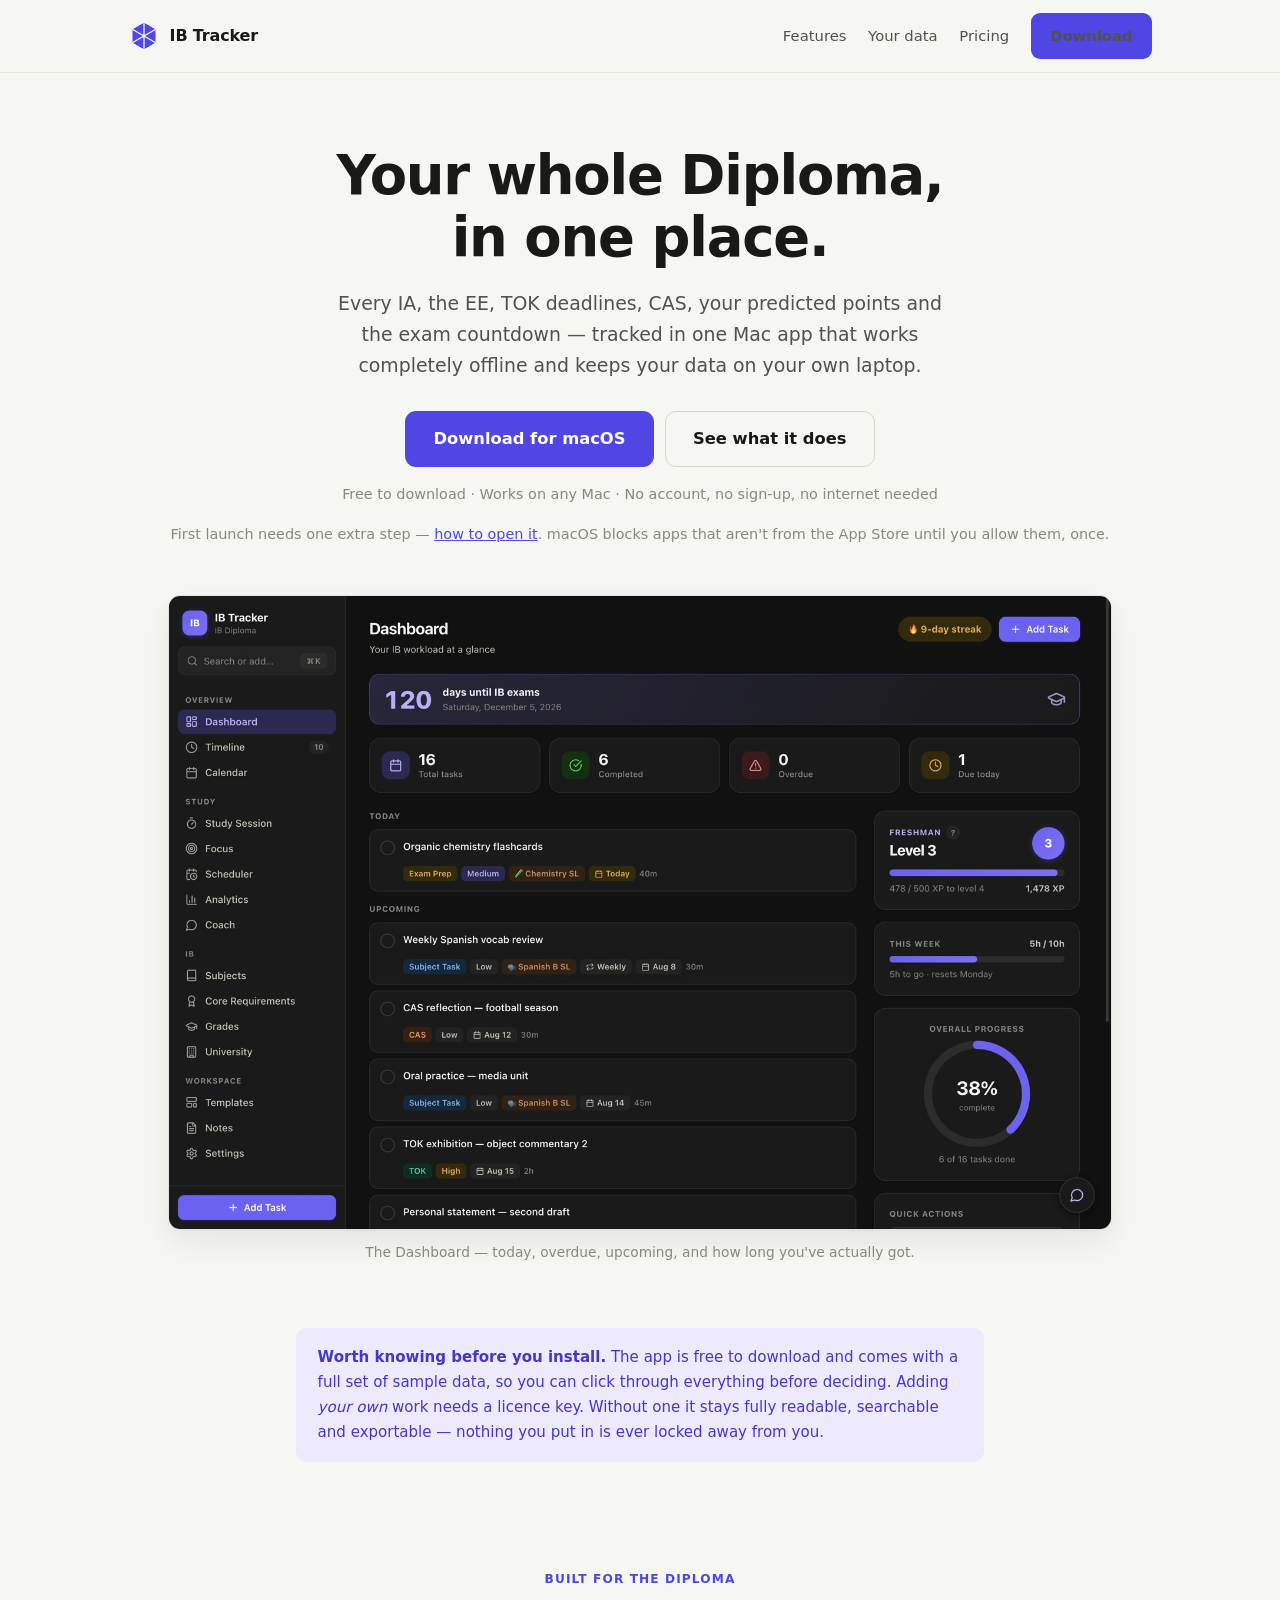
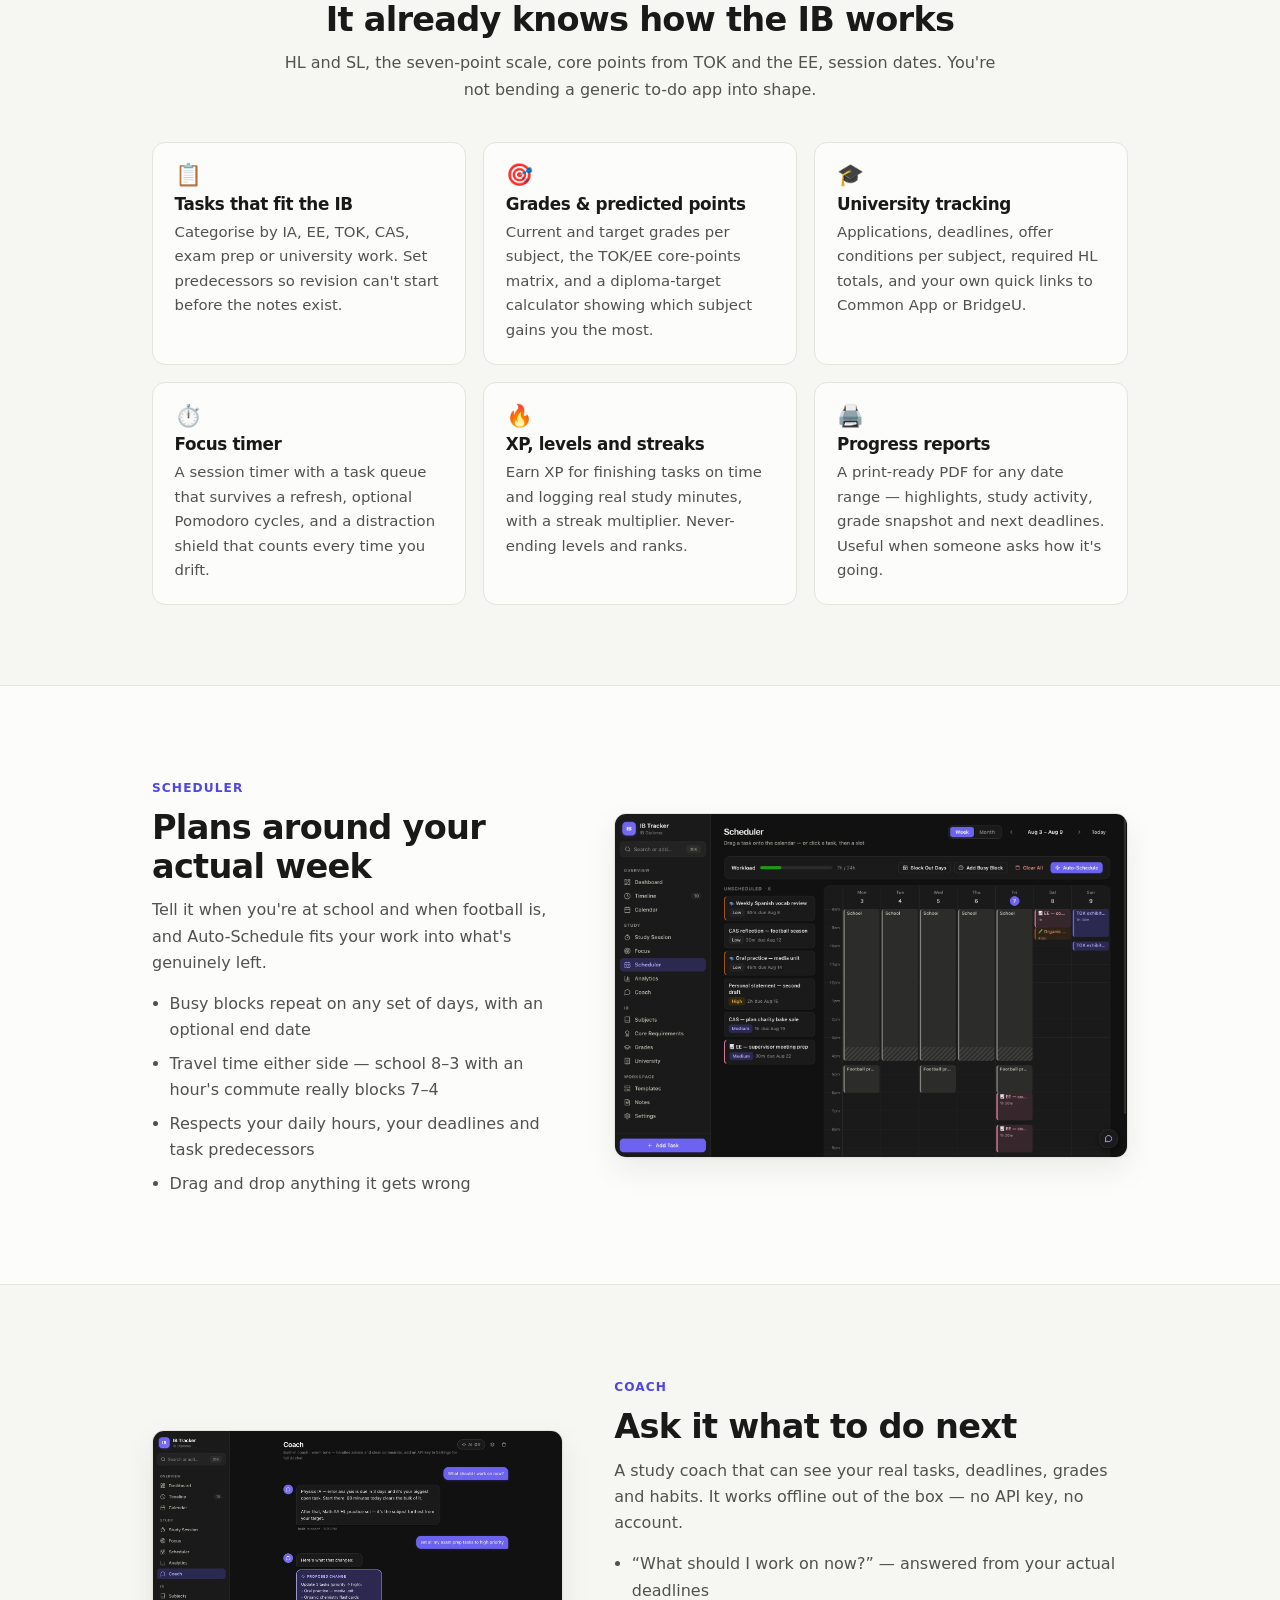
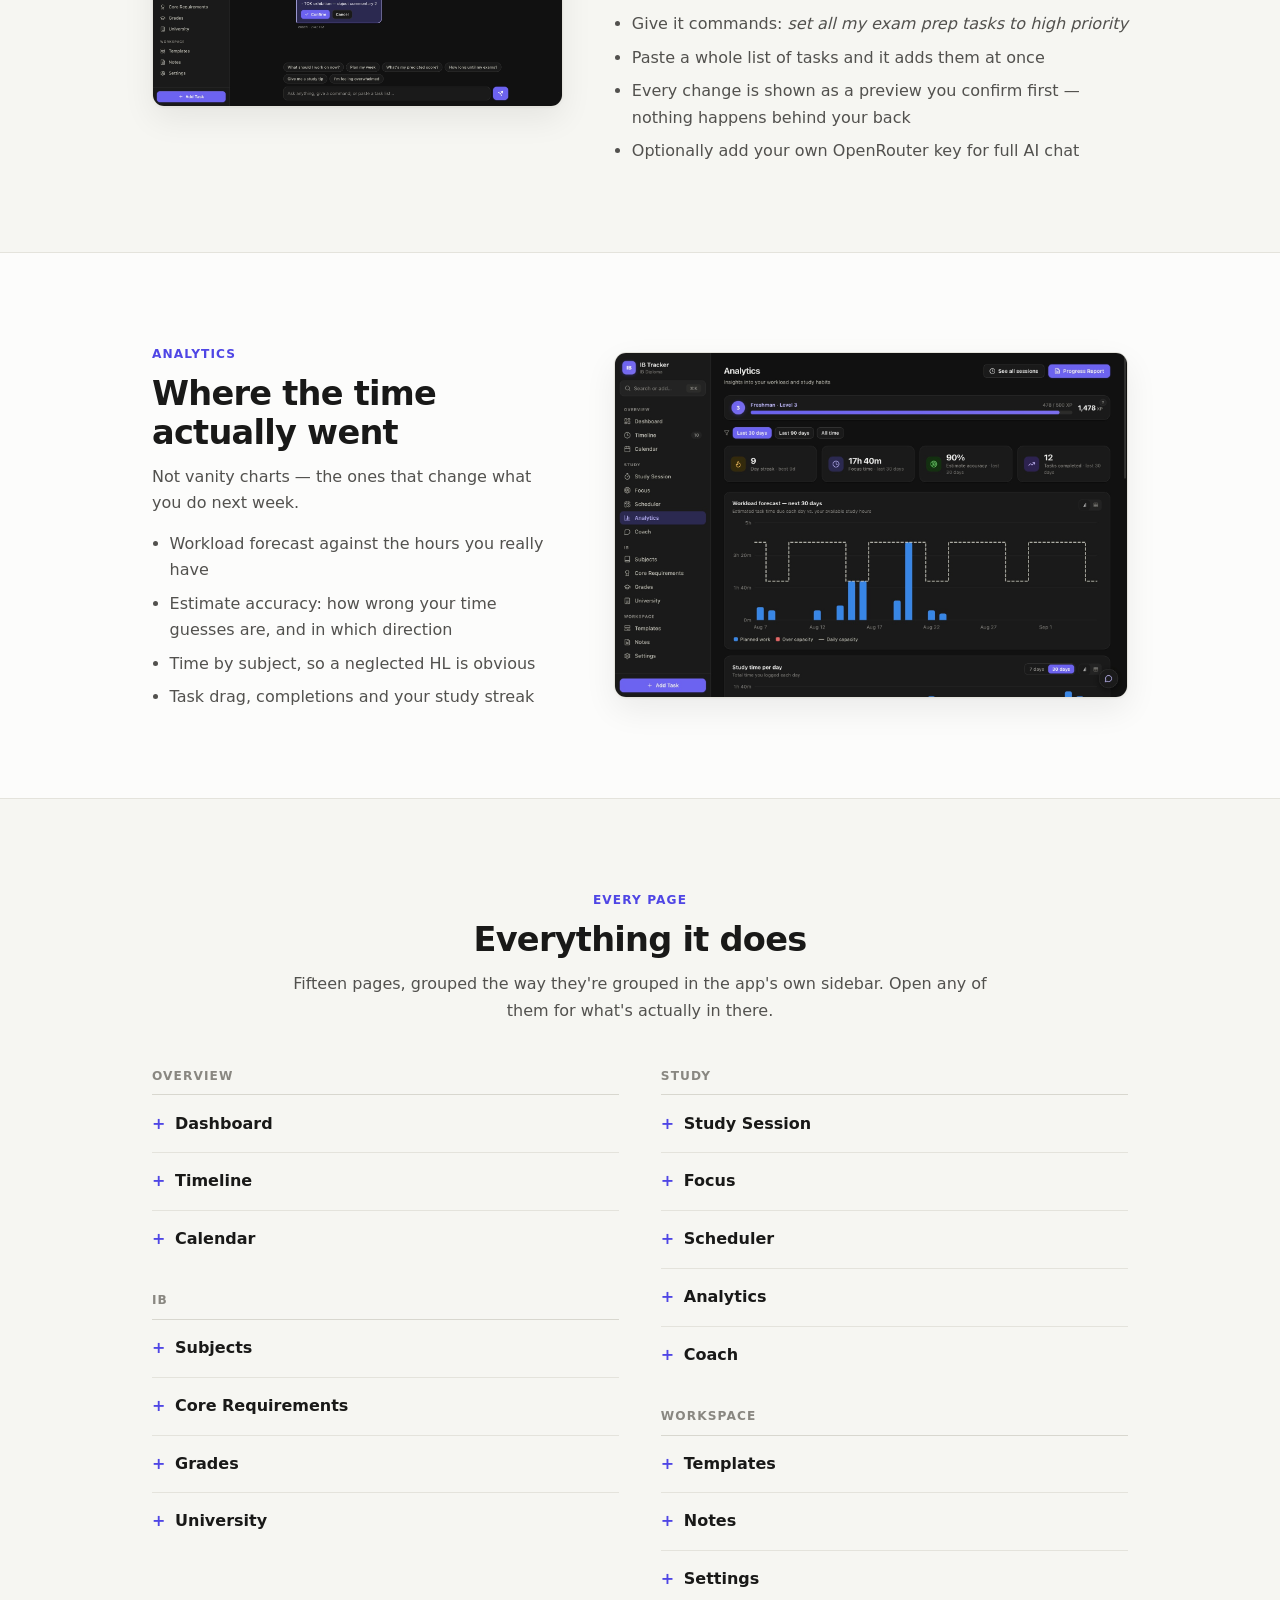
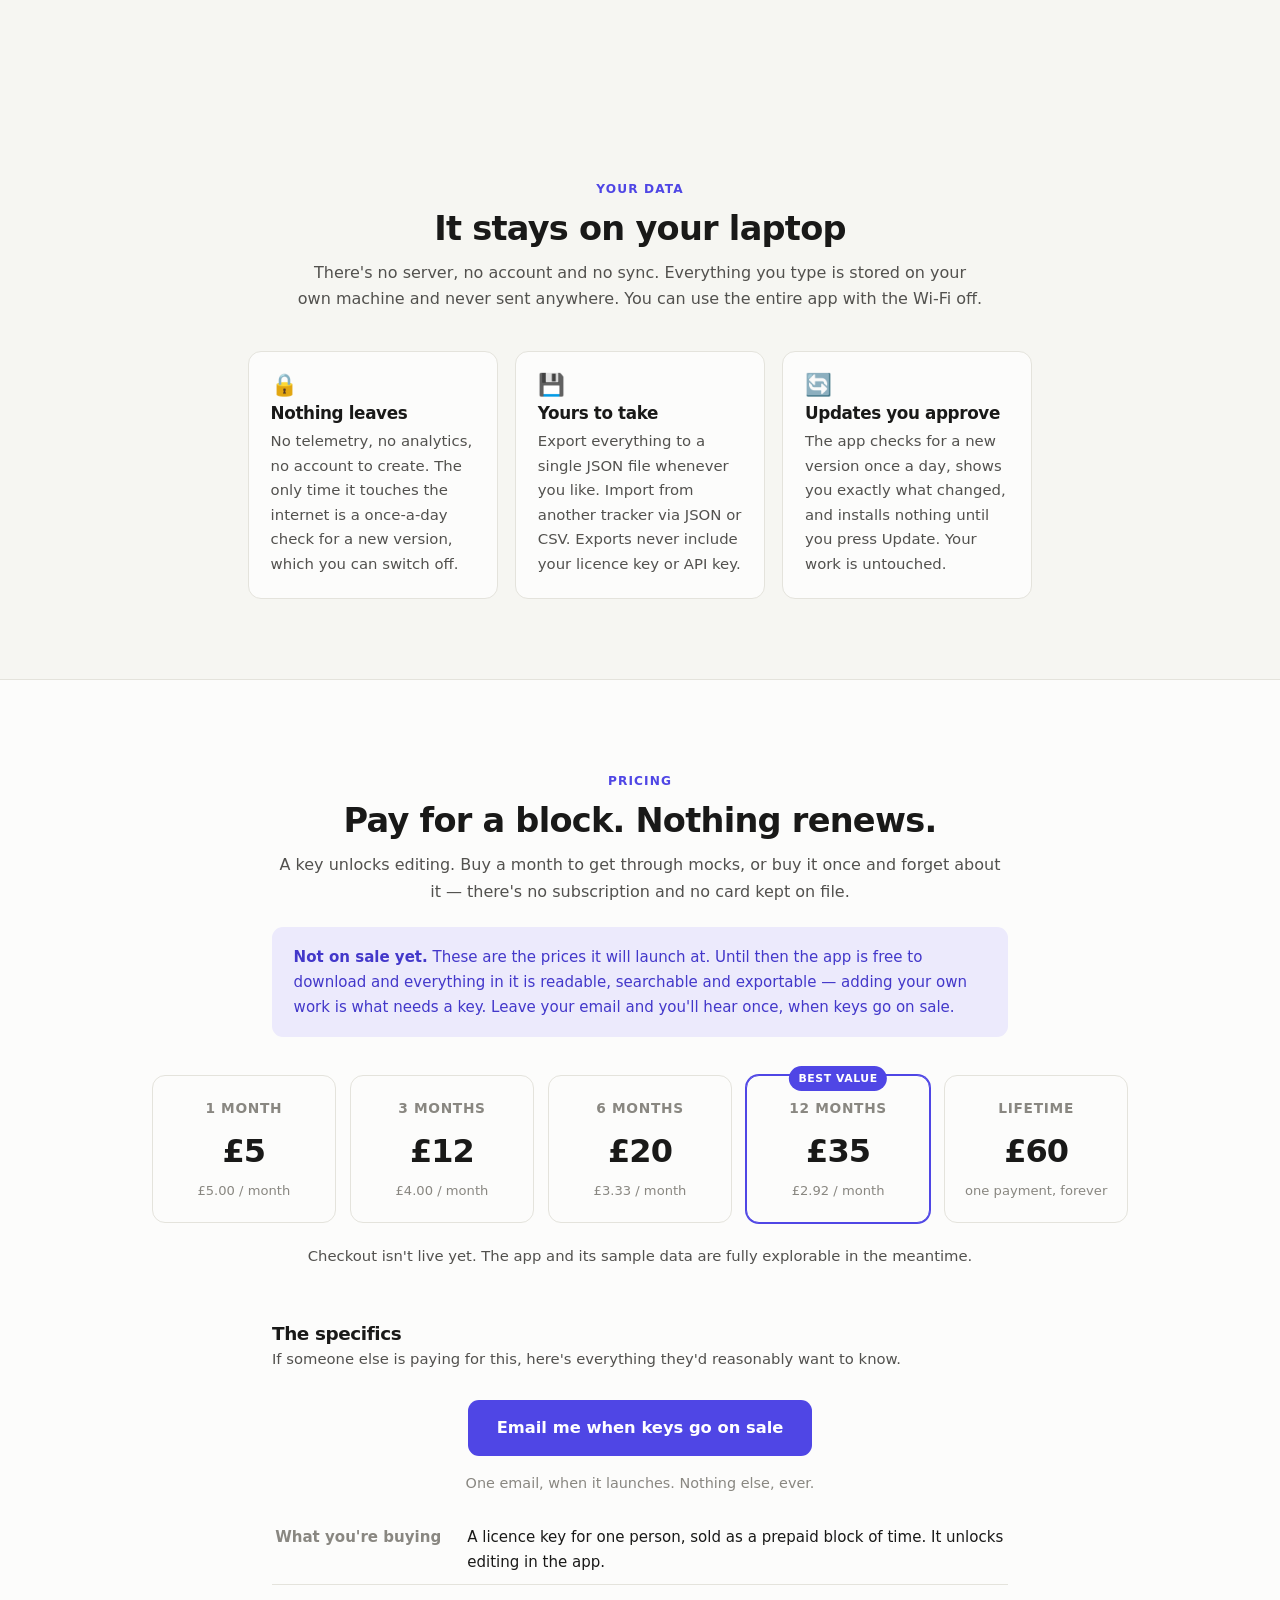
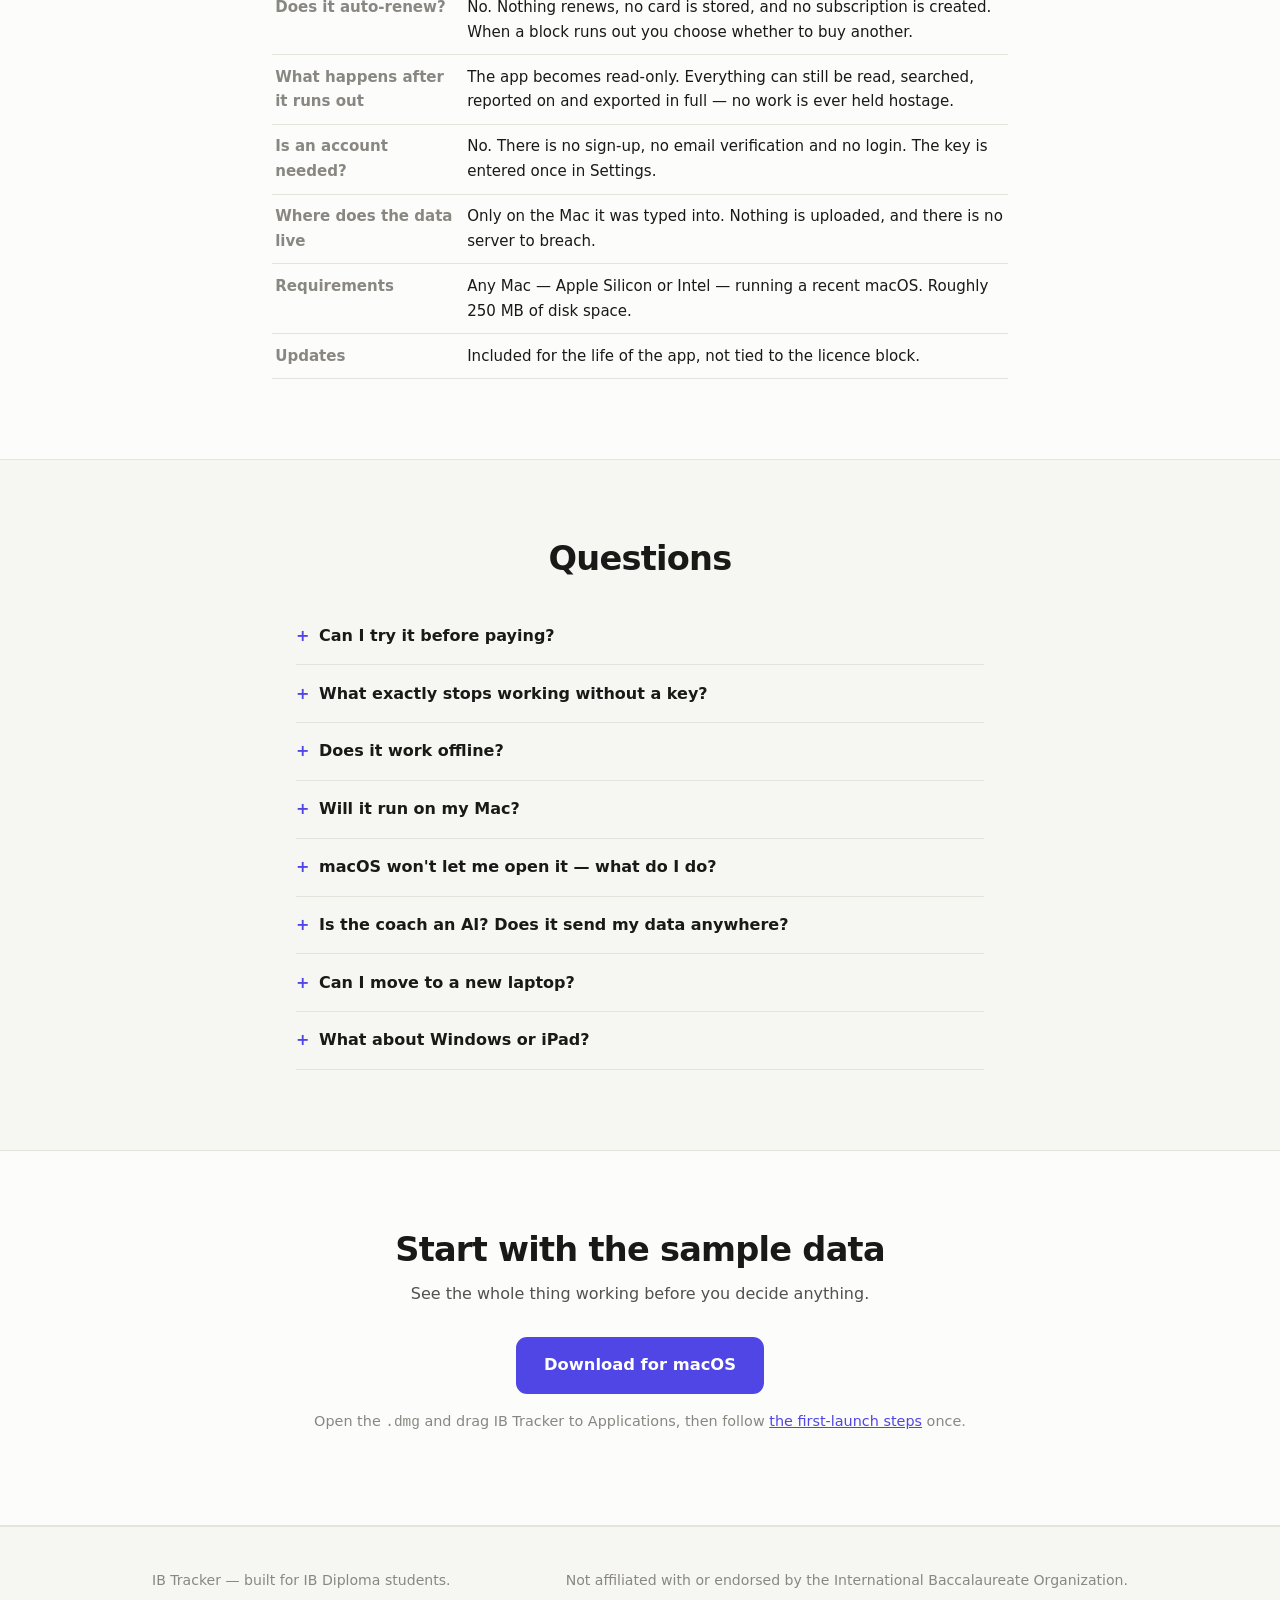
==== docs/index.html @ 2a4dbd25 "Point the waitlist at the live form Opens in a new tab with rel=noopener so people don't lose the pa" ====
<!DOCTYPE html>
<html lang="en">
<head>
<meta charset="utf-8">
<meta name="viewport" content="width=device-width, initial-scale=1">
<title>IB Study Tracker — your whole Diploma in one place</title>
<meta name="description" content="Tasks, deadlines, IAs, the EE, predicted points and a study coach — one Mac app that runs entirely offline and keeps your data on your own laptop.">
<link rel="icon" href="icon.svg" type="image/svg+xml">
<style>
  :root{
    --page:#f6f6f2; --surface:#fcfcfb; --surface-2:#f1f0ec; --surface-3:#e9e8e2;
    --ink:#191918; --ink-2:#52514e; --ink-3:#898781;
    --hairline:#e4e3dc; --hairline-2:#d8d7cf;
    --accent:#4f46e5; --accent-strong:#4338ca; --accent-ink:#fff;
    --accent-soft:#eceafc; --accent-soft-ink:#4338ca;
    --good:#0ca30c; --good-soft:#e3f4e3; --good-ink:#096f09;
    --shadow:0 1px 2px rgba(0,0,0,.04), 0 12px 32px rgba(0,0,0,.07);
  }
  @media (prefers-color-scheme: dark){
    :root{
      --page:#131312; --surface:#1a1a19; --surface-2:#232322; --surface-3:#2b2b29;
      --ink:#f2f1ed; --ink-2:#b9b7b0; --ink-3:#898781;
      --hairline:#33322f; --hairline-2:#3d3c38;
      --accent:#6c63f0; --accent-strong:#7d75f3;
      --accent-soft:#2b2950; --accent-soft-ink:#b6b1f7;
      --good:#2fbf6b; --good-soft:#16301f; --good-ink:#5fd88c;
      --shadow:0 1px 2px rgba(0,0,0,.3), 0 16px 40px rgba(0,0,0,.45);
    }
  }
  *{box-sizing:border-box}
  html{scroll-behavior:smooth}
  body{
    margin:0; background:var(--page); color:var(--ink);
    font:16px/1.65 ui-sans-serif,-apple-system,BlinkMacSystemFont,"Segoe UI",system-ui,sans-serif;
    -webkit-font-smoothing:antialiased;
  }
  .wrap{max-width:64rem;margin:0 auto;padding:0 1.5rem}
  .narrow{max-width:46rem;margin-left:auto;margin-right:auto}
  h1,h2,h3{letter-spacing:-.022em;line-height:1.15;margin:0}
  h1{font-size:clamp(2.2rem,5.5vw,3.4rem)}
  h2{font-size:clamp(1.55rem,3.2vw,2.1rem);margin-bottom:.6rem}
  h3{font-size:1.05rem;margin-bottom:.3rem}
  p{margin:.7rem 0}
  a{color:var(--accent)}
  .muted{color:var(--ink-2)}
  .small{font-size:.925rem}
  .eyebrow{
    font-size:.76rem;font-weight:650;letter-spacing:.09em;text-transform:uppercase;
    color:var(--accent);margin-bottom:.7rem
  }

  /* header */
  header{position:sticky;top:0;z-index:20;backdrop-filter:blur(12px);
    background:color-mix(in srgb,var(--page) 88%,transparent);border-bottom:1px solid var(--hairline)}
  .bar{display:flex;align-items:center;justify-content:space-between;gap:1rem;padding:.8rem 0}
  .brand{display:flex;align-items:center;gap:.6rem;font-weight:700;letter-spacing:-.01em}
  /* A hexagon cut into six — the six IB subject groups. The cuts are a mask, so
     the gaps are genuinely transparent and the mark sits on any surface in
     either theme.

     It does NOT survive being shrunk: the gaps scale with everything else and
     fragment the shape below about 24px. The favicon (icon.svg) is therefore a
     plain solid hexagon, which is the only version that still reads at 16px. */
  .logo{width:32px;height:32px;display:block;color:var(--accent)}
  .navlinks{display:flex;gap:1.35rem;align-items:center}
  .navlinks a{color:var(--ink-2);text-decoration:none;font-size:.925rem}
  .navlinks a:hover{color:var(--ink)}
  @media (max-width:720px){ .navlinks a:not(.btn){display:none} }

  .btn{display:inline-block;background:var(--accent);color:var(--accent-ink);
    padding:.62rem 1.15rem;border-radius:9px;font-weight:600;font-size:.94rem;
    text-decoration:none;border:1px solid transparent;transition:background .15s}
  .btn:hover{background:var(--accent-strong)}
  .btn-lg{padding:.85rem 1.7rem;font-size:1.02rem;border-radius:11px}
  .btn-ghost{background:transparent;color:var(--ink);border-color:var(--hairline-2)}
  .btn-ghost:hover{background:var(--surface-2)}
  .btn[aria-disabled="true"]{background:var(--surface-3);color:var(--ink-3);
    border-color:var(--hairline);cursor:default;pointer-events:none}

  section{padding:5rem 0}
  .hero{padding:4.5rem 0 3rem;text-align:center}
  .lede{font-size:1.18rem;color:var(--ink-2);max-width:40rem;margin:1.1rem auto 0}
  .cta-row{display:flex;gap:.7rem;justify-content:center;flex-wrap:wrap;margin-top:1.9rem}
  .cta-note{margin-top:1rem;font-size:.9rem;color:var(--ink-3)}

  .shot{width:100%;height:auto;display:block;border-radius:12px;
    border:1px solid var(--hairline);box-shadow:var(--shadow)}
  .shot-wrap{margin-top:3rem}
  figcaption{margin-top:.7rem;font-size:.86rem;color:var(--ink-3);text-align:center}

  .feature{display:grid;grid-template-columns:1fr 1.25fr;gap:3.2rem;align-items:center}
  .feature.flip .copy{order:2}
  @media (max-width:860px){ .feature{grid-template-columns:1fr;gap:1.8rem} .feature.flip .copy{order:0} }
  .feature ul{margin:.9rem 0 0;padding-left:1.1rem;color:var(--ink-2)}
  .feature li{margin-bottom:.45rem}

  .grid{display:grid;grid-template-columns:repeat(auto-fit,minmax(15rem,1fr));gap:1.1rem;margin-top:2.4rem}
  .card{background:var(--surface);border:1px solid var(--hairline);border-radius:13px;padding:1.35rem}
  .card p{margin:.35rem 0 0;font-size:.93rem;color:var(--ink-2)}
  .ico{font-size:1.35rem;line-height:1;margin-bottom:.55rem;display:block}

  .band{background:var(--surface);border-block:1px solid var(--hairline)}
  .note{background:var(--accent-soft);color:var(--accent-soft-ink);
    border-radius:11px;padding:1.1rem 1.35rem;font-size:.94rem}

  /* pricing */
  .prices{display:grid;grid-template-columns:repeat(auto-fit,minmax(10.5rem,1fr));gap:.9rem;margin-top:2.4rem}
  .price{background:var(--surface);border:1px solid var(--hairline);border-radius:13px;
    padding:1.3rem 1.1rem;text-align:center;position:relative}
  .price.best{border-color:var(--accent);box-shadow:0 0 0 1px var(--accent)}
  .tag{position:absolute;top:-.62rem;left:50%;transform:translateX(-50%);
    background:var(--accent);color:#fff;font-size:.68rem;font-weight:650;
    letter-spacing:.05em;text-transform:uppercase;padding:.2rem .6rem;border-radius:99px;white-space:nowrap}
  .price .term{font-size:.86rem;color:var(--ink-3);font-weight:600;
    letter-spacing:.05em;text-transform:uppercase}
  .price .amt{font-size:2rem;font-weight:750;letter-spacing:-.03em;margin:.35rem 0 .1rem}
  .price .per{font-size:.82rem;color:var(--ink-3)}
  .price .btn{margin-top:1rem;width:100%;font-size:.88rem;padding:.5rem .5rem}

  table.specs{width:100%;border-collapse:collapse;margin-top:1.2rem;font-size:.94rem}
  table.specs th,table.specs td{text-align:left;padding:.6rem .2rem;border-bottom:1px solid var(--hairline);vertical-align:top}
  table.specs th{color:var(--ink-3);font-weight:600;width:12rem}
  @media (max-width:600px){ table.specs th{width:8.5rem} }

  details{border-bottom:1px solid var(--hairline);padding:.95rem 0}
  summary{cursor:pointer;font-weight:600;list-style:none}
  summary::-webkit-details-marker{display:none}
  summary::before{content:"+";color:var(--accent);font-weight:700;margin-right:.6rem}
  details[open] summary::before{content:"\2013"}
  details p{color:var(--ink-2);font-size:.95rem;margin:.55rem 0 0}

  /* feature catalogue — four columns matching the app's own sidebar groups */
  /* min() so the track can fall below 22rem on a narrow screen — a bare
     minmax(22rem,1fr) refuses to shrink and pushes the page 1px wide. */
  .cat-grid{display:grid;grid-template-columns:repeat(auto-fit,minmax(min(22rem,100%),1fr));
    gap:.6rem 2.6rem;margin-top:2.6rem;align-items:start}
  .cat-side{min-width:0}
  .cat-side > .cat-col:first-child .cat-group{margin-top:0}
  .cat-group{font-size:.76rem;font-weight:650;letter-spacing:.09em;text-transform:uppercase;
    color:var(--ink-3);margin:1.4rem 0 0;padding-bottom:.55rem;border-bottom:1px solid var(--hairline-2)}
  .cat-col details:last-of-type{border-bottom:none}
  .cat-col details em{color:var(--ink-3);font-style:normal}

  footer{border-top:1px solid var(--hairline);padding:2.6rem 0 3.4rem;color:var(--ink-3);font-size:.88rem}
  .foot{display:flex;justify-content:space-between;gap:1rem;flex-wrap:wrap}
</style>
</head>
<body>

<header>
  <div class="wrap bar">
    <span class="brand">
      <svg class="logo" viewBox="0 0 64 64" role="img" aria-label="IB Tracker">
        <defs>
          <mask id="hexcut">
            <path d="M32 5 L55.4 18.5 L55.4 45.5 L32 59 L8.6 45.5 L8.6 18.5 Z" fill="#fff"/>
            <g stroke="#000" stroke-width="2.6">
              <line x1="32" y1="32" x2="32" y2="5"/><line x1="32" y1="32" x2="55.4" y2="18.5"/>
              <line x1="32" y1="32" x2="55.4" y2="45.5"/><line x1="32" y1="32" x2="32" y2="59"/>
              <line x1="32" y1="32" x2="8.6" y2="45.5"/><line x1="32" y1="32" x2="8.6" y2="18.5"/>
            </g>
          </mask>
        </defs>
        <path d="M32 5 L55.4 18.5 L55.4 45.5 L32 59 L8.6 45.5 L8.6 18.5 Z"
              fill="currentColor" mask="url(#hexcut)"/>
      </svg>
      IB Tracker</span>
    <nav class="navlinks">
      <a href="#features">Features</a>
      <a href="#data">Your data</a>
      <a href="#pricing">Pricing</a>
      <a class="btn" href="https://github.com/ib-tracker/ib-tracker.github.io/releases/latest/download/IB.Tracker.dmg">Download</a>
    </nav>
  </div>
</header>

<!-- ───────────────────────── hero ───────────────────────── -->
<div class="wrap hero">
  <h1>Your whole Diploma,<br>in one place.</h1>
  <p class="lede">
    Every IA, the EE, TOK deadlines, CAS, your predicted points and the exam
    countdown — tracked in one Mac app that works completely offline and keeps
    your data on your own laptop.
  </p>
  <div class="cta-row">
    <a class="btn btn-lg" href="https://github.com/ib-tracker/ib-tracker.github.io/releases/latest/download/IB.Tracker.dmg">Download for macOS</a>
    <a class="btn btn-lg btn-ghost" href="#features">See what it does</a>
  </div>
  <p class="cta-note">
    Free to download · Works on any Mac · No account, no sign-up, no internet needed
  </p>
  <p class="cta-note">
    First launch needs one extra step — <a href="#firstrun">how to open it</a>.
    macOS blocks apps that aren't from the App Store until you allow them, once.
  </p>

  <figure class="shot-wrap">
    <img class="shot" src="img/dashboard.jpg" width="1600" height="1075" alt="The IB Tracker dashboard showing an exam countdown, today's tasks, study streak and XP level.">
    <figcaption>The Dashboard — today, overdue, upcoming, and how long you've actually got.</figcaption>
  </figure>
</div>

<!-- ───────────────────── read-only, stated up front ───────────────────── -->
<div class="wrap narrow" style="margin-bottom:1rem">
  <div class="note">
    <strong>Worth knowing before you install.</strong> The app is free to
    download and comes with a full set of sample data, so you can click through
    everything before deciding. Adding <em>your own</em> work needs a licence key.
    Without one it stays fully readable, searchable and exportable — nothing you
    put in is ever locked away from you.
  </div>
</div>

<!-- ───────────────────────── features ───────────────────────── -->
<section id="features">
  <div class="wrap">
    <div class="narrow" style="text-align:center">
      <p class="eyebrow">Built for the Diploma</p>
      <h2>It already knows how the IB works</h2>
      <p class="muted">
        HL and SL, the seven-point scale, core points from TOK and the EE,
        session dates. You're not bending a generic to-do app into shape.
      </p>
    </div>

    <div class="grid">
      <div class="card"><span class="ico">📋</span><h3>Tasks that fit the IB</h3>
        <p>Categorise by IA, EE, TOK, CAS, exam prep or university work. Set predecessors so revision can't start before the notes exist.</p></div>
      <div class="card"><span class="ico">🎯</span><h3>Grades &amp; predicted points</h3>
        <p>Current and target grades per subject, the TOK/EE core-points matrix, and a diploma-target calculator showing which subject gains you the most.</p></div>
      <div class="card"><span class="ico">🎓</span><h3>University tracking</h3>
        <p>Applications, deadlines, offer conditions per subject, required HL totals, and your own quick links to Common App or BridgeU.</p></div>
      <div class="card"><span class="ico">⏱️</span><h3>Focus timer</h3>
        <p>A session timer with a task queue that survives a refresh, optional Pomodoro cycles, and a distraction shield that counts every time you drift.</p></div>
      <div class="card"><span class="ico">🔥</span><h3>XP, levels and streaks</h3>
        <p>Earn XP for finishing tasks on time and logging real study minutes, with a streak multiplier. Never-ending levels and ranks.</p></div>
      <div class="card"><span class="ico">🖨️</span><h3>Progress reports</h3>
        <p>A print-ready PDF for any date range — highlights, study activity, grade snapshot and next deadlines. Useful when someone asks how it's going.</p></div>
    </div>
  </div>
</section>

<!-- ───────────────────────── scheduler ───────────────────────── -->
<section class="band">
  <div class="wrap feature">
    <div class="copy">
      <p class="eyebrow">Scheduler</p>
      <h2>Plans around your actual week</h2>
      <p class="muted">
        Tell it when you're at school and when football is, and Auto-Schedule
        fits your work into what's genuinely left.
      </p>
      <ul>
        <li>Busy blocks repeat on any set of days, with an optional end date</li>
        <li>Travel time either side — school 8–3 with an hour's commute really blocks 7–4</li>
        <li>Respects your daily hours, your deadlines and task predecessors</li>
        <li>Drag and drop anything it gets wrong</li>
      </ul>
    </div>
    <figure style="margin:0">
      <img class="shot" src="img/scheduler.jpg" width="1600" height="1075" alt="The week view of the scheduler, with school and football blocked out and study sessions fitted around them.">
    </figure>
  </div>
</section>

<!-- ───────────────────────── coach ───────────────────────── -->
<section>
  <div class="wrap feature flip">
    <div class="copy">
      <p class="eyebrow">Coach</p>
      <h2>Ask it what to do next</h2>
      <p class="muted">
        A study coach that can see your real tasks, deadlines, grades and habits.
        It works offline out of the box — no API key, no account.
      </p>
      <ul>
        <li>“What should I work on now?” — answered from your actual deadlines</li>
        <li>Give it commands: <em>set all my exam prep tasks to high priority</em></li>
        <li>Paste a whole list of tasks and it adds them at once</li>
        <li>Every change is shown as a preview you confirm first — nothing happens behind your back</li>
        <li>Optionally add your own OpenRouter key for full AI chat</li>
      </ul>
    </div>
    <figure style="margin:0">
      <img class="shot" src="img/coach.jpg" width="1600" height="1075" alt="The coach chat, showing advice about a Physics IA and a proposed change waiting to be confirmed.">
    </figure>
  </div>
</section>

<!-- ───────────────────────── analytics ───────────────────────── -->
<section class="band">
  <div class="wrap feature">
    <div class="copy">
      <p class="eyebrow">Analytics</p>
      <h2>Where the time actually went</h2>
      <p class="muted">
        Not vanity charts — the ones that change what you do next week.
      </p>
      <ul>
        <li>Workload forecast against the hours you really have</li>
        <li>Estimate accuracy: how wrong your time guesses are, and in which direction</li>
        <li>Time by subject, so a neglected HL is obvious</li>
        <li>Task drag, completions and your study streak</li>
      </ul>
    </div>
    <figure style="margin:0">
      <img class="shot" src="img/analytics.jpg" width="1600" height="1075" alt="Analytics charts showing workload forecast, time by subject and completions over time.">
    </figure>
  </div>
</section>

<!-- ───────────────────── everything it does ───────────────────── -->
<section id="everything">
  <div class="wrap">
    <div class="narrow" style="text-align:center">
      <p class="eyebrow">Every page</p>
      <h2>Everything it does</h2>
      <p class="muted">
        Fifteen pages, grouped the way they're grouped in the app's own sidebar.
        Open any of them for what's actually in there.
      </p>
    </div>

    <div class="cat-grid">
      <div class="cat-side">
      <div class="cat-col">
        <p class="cat-group">Overview</p>

        <details><summary>Dashboard</summary>
          <p>Your whole workload in one screen: a live countdown to the exam session, what's due today, what's overdue, and what's coming. Task counts across the top, your XP level and study streak down the side, and progress against your weekly study goal.</p></details>

        <details><summary>Timeline</summary>
          <p>Every open task in one list, sorted by due date. Filter by category, priority or subject, then save the combination as a view you can jump back to — "HL only", "everything due this fortnight", whatever you actually use.</p></details>

        <details><summary>Calendar</summary>
          <p>A month at a time. Click any day to see what's due then, or switch to planned work to see the sessions you've scheduled rather than the deadlines. Subject colours carry through, so a heavy week is obvious before you're in it.</p></details>
      </div>
      <div class="cat-col">
        <p class="cat-group">IB</p>

        <details><summary>Subjects</summary>
          <p>Every subject as a card with its grade and how much is left. Open one for a grade ring against your target, hours studied, task progress, and any university offer conditions riding on that subject.</p></details>

        <details><summary>Core Requirements</summary>
          <p>TOK, the Extended Essay and CAS tracked separately from ordinary tasks, because the Diploma treats them separately. Progress on each, with the deadlines that come with them.</p></details>

        <details><summary>Grades</summary>
          <p>Current and target grade per subject on the seven-point scale, plus the TOK/EE core-points matrix. The diploma-target calculator shows your predicted total and — more usefully — which single subject would gain you the most points for the effort.</p></details>

        <details><summary>University</summary>
          <p>Applications with their deadlines, offer conditions broken down per subject, required HL totals shown as bars against what you're actually predicted, tuition, required materials, and linked tasks. Plus your own quick links to Common App, BridgeU or wherever you apply.</p></details>
      </div>
      </div>
      <div class="cat-side">
      <div class="cat-col">
        <p class="cat-group">Study</p>

        <details><summary>Study Session</summary>
          <p>A focused timer with a queue. Line up what you're working through, start the clock, and it keeps running across a reload. Optional Pomodoro cycling with breaks. Everything you log feeds the analytics and your streak.</p></details>

        <details><summary>Focus</summary>
          <p>A stricter mode for when you actually need it. Set an allow-list of what you're permitting yourself, lock in, and it counts every time you leave. Today's priorities and today's plan sit alongside so you're not hunting for what's next.
          <br><br><em>Being straight with you:</em> it locks this app and counts your leaves — it can't force-quit anything else on your Mac.</p></details>

        <details><summary>Scheduler</summary>
          <p>Drag a task onto a slot, or click the task then the slot. Auto-Schedule fits your open work around the hours you've said you have, respecting busy blocks for school, sport or anything repeating. Unscheduled tasks stay in a column beside it so nothing quietly disappears.</p></details>

        <details><summary>Analytics</summary>
          <p>Five charts: a thirty-day workload forecast against the hours you actually have, study time per day, where the time goes by subject, tasks finished per day, and estimated versus actual session length — that last one is how you find out your "one hour" IA sessions are really two.</p></details>

        <details><summary>Coach</summary>
          <p>Ask it what to do next. It reads your real tasks, deadlines and grades and answers from them, offline, with no key or internet needed. Add an OpenRouter API key and it becomes a full AI conversation instead.
          <br><br>It never edits anything directly: every change arrives as a preview card you confirm or cancel.</p></details>
      </div>
      <div class="cat-col">
        <p class="cat-group">Workspace</p>

        <details><summary>Templates</summary>
          <p>Reusable task structures. Build "IA write-up" once with its sub-tasks and deadlines, then create the whole thing in one click the next time — and the time after that.</p></details>

        <details><summary>Notes</summary>
          <p>Somewhere for what isn't a task: formulae, essay ideas, feedback from a teacher. Rich text with bold, italic, underline and lists, pinned notes, and search across everything. Saved on your computer like the rest of it.</p></details>

        <details><summary>Settings</summary>
          <p>Your subjects with their own emoji and colour, the hours you have free each day, your exam session date, weekly study goal, coach tone, light or dark, and everything to do with your data — export a backup, import one, or erase the lot.</p></details>
      </div>
      </div>
    </div>
  </div>
</section>
<!-- ───────────────────────── data ───────────────────────── -->
<section id="data">
  <div class="wrap narrow" style="text-align:center">
    <p class="eyebrow">Your data</p>
    <h2>It stays on your laptop</h2>
    <p class="muted">
      There's no server, no account and no sync. Everything you type is stored
      on your own machine and never sent anywhere. You can use the entire app
      with the Wi-Fi off.
    </p>
  </div>
  <div class="wrap grid" style="max-width:52rem">
    <div class="card"><span class="ico">🔒</span><h3>Nothing leaves</h3>
      <p>No telemetry, no analytics, no account to create. The only time it touches the internet is a once-a-day check for a new version, which you can switch off.</p></div>
    <div class="card"><span class="ico">💾</span><h3>Yours to take</h3>
      <p>Export everything to a single JSON file whenever you like. Import from another tracker via JSON or CSV. Exports never include your licence key or API key.</p></div>
    <div class="card"><span class="ico">🔄</span><h3>Updates you approve</h3>
      <p>The app checks for a new version once a day, shows you exactly what changed, and installs nothing until you press Update. Your work is untouched.</p></div>
  </div>
</section>

<!-- ───────────────────────── pricing ───────────────────────── -->
<section class="band" id="pricing">
  <div class="wrap">
    <div class="narrow" style="text-align:center">
      <p class="eyebrow">Pricing</p>
      <h2>Pay for a block. Nothing renews.</h2>
      <p class="muted">
        A key unlocks editing. Buy a month to get through mocks, or buy it once
        and forget about it — there's no subscription and no card kept on file.
      </p>
      <p class="note" style="text-align:left;margin-top:1.4rem">
        <strong>Not on sale yet.</strong> These are the prices it will launch at.
        Until then the app is free to download and everything in it is readable,
        searchable and exportable — adding your own work is what needs a key.
        Leave your email and you'll hear once, when keys go on sale.
      </p>
    </div>

    <div class="prices">
      <div class="price">
        <div class="term">1 month</div><div class="amt">£5</div><div class="per">£5.00 / month</div>
      </div>
      <div class="price">
        <div class="term">3 months</div><div class="amt">£12</div><div class="per">£4.00 / month</div>
      </div>
      <div class="price">
        <div class="term">6 months</div><div class="amt">£20</div><div class="per">£3.33 / month</div>
      </div>
      <div class="price best">
        <span class="tag">Best value</span>
        <div class="term">12 months</div><div class="amt">£35</div><div class="per">£2.92 / month</div>
      </div>
      <div class="price">
        <div class="term">Lifetime</div><div class="amt">£60</div><div class="per">one payment, forever</div>
      </div>
    </div>

    <p class="small muted" style="text-align:center;margin-top:1.3rem">
      Checkout isn't live yet. The app and its sample data are fully explorable in the meantime.
    </p>

    <!-- the specifics, for whoever is actually paying -->
    <div class="narrow" style="margin-top:3.4rem">
      <h3 style="font-size:1.15rem;margin-bottom:.2rem">The specifics</h3>
      <p class="small muted" style="margin-top:.2rem">
        If someone else is paying for this, here's everything they'd reasonably want to know.
      </p>
      <div style="text-align:center;margin-top:1.8rem">
      <a class="btn btn-lg" id="waitlist-btn" href="https://forms.gle/1g1ohwxmRNSVuDug8"
         target="_blank" rel="noopener">Email me when keys go on sale</a>
      <p class="cta-note">One email, when it launches. Nothing else, ever.</p>
    </div>

    <table class="specs">
        <tr><th>What you're buying</th><td>A licence key for one person, sold as a prepaid block of time. It unlocks editing in the app.</td></tr>
        <tr><th>Does it auto-renew?</th><td>No. Nothing renews, no card is stored, and no subscription is created. When a block runs out you choose whether to buy another.</td></tr>
        <tr><th>What happens after it runs out</th><td>The app becomes read-only. Everything can still be read, searched, reported on and exported in full — no work is ever held hostage.</td></tr>
        <tr><th>Is an account needed?</th><td>No. There is no sign-up, no email verification and no login. The key is entered once in Settings.</td></tr>
        <tr><th>Where does the data live</th><td>Only on the Mac it was typed into. Nothing is uploaded, and there is no server to breach.</td></tr>
        <tr><th>Requirements</th><td>Any Mac — Apple Silicon or Intel — running a recent macOS. Roughly 250&nbsp;MB of disk space.</td></tr>
        <tr><th>Updates</th><td>Included for the life of the app, not tied to the licence block.</td></tr>
      </table>
    </div>
  </div>
</section>

<!-- ───────────────────────── faq ───────────────────────── -->
<section>
  <div class="wrap narrow">
    <h2 style="text-align:center;margin-bottom:1.8rem">Questions</h2>

    <details><summary>Can I try it before paying?</summary>
      <p>Yes. Download it and pick “try it with sample data” on the first screen — a realistic set of tasks, grades and study sessions you can click through completely. You can clear it any time in Settings.</p></details>

    <details><summary>What exactly stops working without a key?</summary>
      <p>Adding and changing things. Reading, searching, filtering, the analytics, progress reports and exporting all keep working. If a key runs out, nothing is deleted and you can still take everything with you.</p></details>

    <details><summary>Does it work offline?</summary>
      <p>Completely. There is no server. The only network request the app ever makes is a once-a-day version check, and that can be turned off in Settings.</p></details>

    <details><summary>Will it run on my Mac?</summary>
      <p>Yes — it's built to run on both Apple Silicon and older Intel Macs. It does need one extra step the first time you open it, because it isn't distributed through the App Store — see <a href="#firstrun">opening it the first time</a>.</p></details>

    <details id="firstrun"><summary>macOS won't let me open it — what do I do?</summary>
      <p>You'll see <em>“IB Tracker can't be opened because Apple cannot check it for malicious software.”</em> That message means the app hasn't been through Apple's paid notarisation service — not that anything is wrong with it. Here's how to open it:</p>
      <ol>
        <li>Drag IB Tracker to your <strong>Applications</strong> folder first, then double-click it. It'll be blocked — that's expected, and it's the step that makes the next one appear.</li>
        <li>Open <strong>System Settings</strong> → <strong>Privacy &amp; Security</strong>.</li>
        <li>Scroll to the bottom, to <strong>Security</strong>. You'll see “IB Tracker was blocked to protect your Mac.” Click <strong>Open Anyway</strong>.</li>
        <li>Confirm with Touch ID or your password, then click <strong>Open</strong>.</li>
      </ol>
      <p>You only do this once. After that it opens normally, and updates install without asking again.</p>
      <p class="muted">On macOS Sequoia and later, Control-clicking the app and choosing Open no longer works — Apple removed that shortcut, so System Settings is the only route.</p></details>

    <details><summary>Is the coach an AI? Does it send my data anywhere?</summary>
      <p>The built-in coach runs entirely on your machine and sends nothing. If you want full AI conversations you can add your own OpenRouter API key, and only then is your study data sent to OpenRouter when you chat. The key is stored locally and is never included in backups.</p></details>

    <details><summary>Can I move to a new laptop?</summary>
      <p>Export a backup from Settings, install the app on the new Mac, and import it. Your licence key is not stored in the backup file, so keep the email it came in — enter it again in Settings.</p></details>

    <details><summary>What about Windows or iPad?</summary>
      <p>Not yet — this is a Mac app today. The core also runs as a plain web page in any browser, but the Mac app is the supported way to use it.</p></details>
  </div>
</section>

<!-- ───────────────────────── closing cta ───────────────────────── -->
<section class="band" style="text-align:center">
  <div class="wrap narrow">
    <h2>Start with the sample data</h2>
    <p class="muted">See the whole thing working before you decide anything.</p>
    <div class="cta-row">
      <a class="btn btn-lg" href="https://github.com/ib-tracker/ib-tracker.github.io/releases/latest/download/IB.Tracker.dmg">Download for macOS</a>
    </div>
    <p class="cta-note">
      Open the <code>.dmg</code> and drag IB Tracker to Applications, then follow
      <a href="#firstrun">the first-launch steps</a> once.
    </p>
  </div>
</section>

<footer>
  <div class="wrap foot">
    <span>IB Tracker — built for IB Diploma students.</span>
    <span>Not affiliated with or endorsed by the International Baccalaureate Organization.</span>
  </div>
</footer>

<script>
  /* The first-launch instructions live in a <details> so they sit with the other
     FAQ answers, but browsers scroll to a linked <details> without opening it.
     Someone arriving from "how to open it" has just been blocked by macOS and
     would land on a collapsed section — the worst possible moment to hide the
     answer. Open it on click, and on load for a pasted #firstrun link. */
  function openLinkedDetails(id) {
    var el = id && document.getElementById(id);
    if (el && el.tagName === "DETAILS") { el.open = true; return el; }
    return null;
  }
  document.addEventListener("click", function (e) {
    var a = e.target.closest && e.target.closest('a[href^="#"]');
    if (a) openLinkedDetails(a.getAttribute("href").slice(1));
  });
  window.addEventListener("hashchange", function () {
    openLinkedDetails(location.hash.slice(1));
  });
  if (location.hash) {
    var t = openLinkedDetails(location.hash.slice(1));
    if (t) t.scrollIntoView();
  }
</script>

</body>
</html>
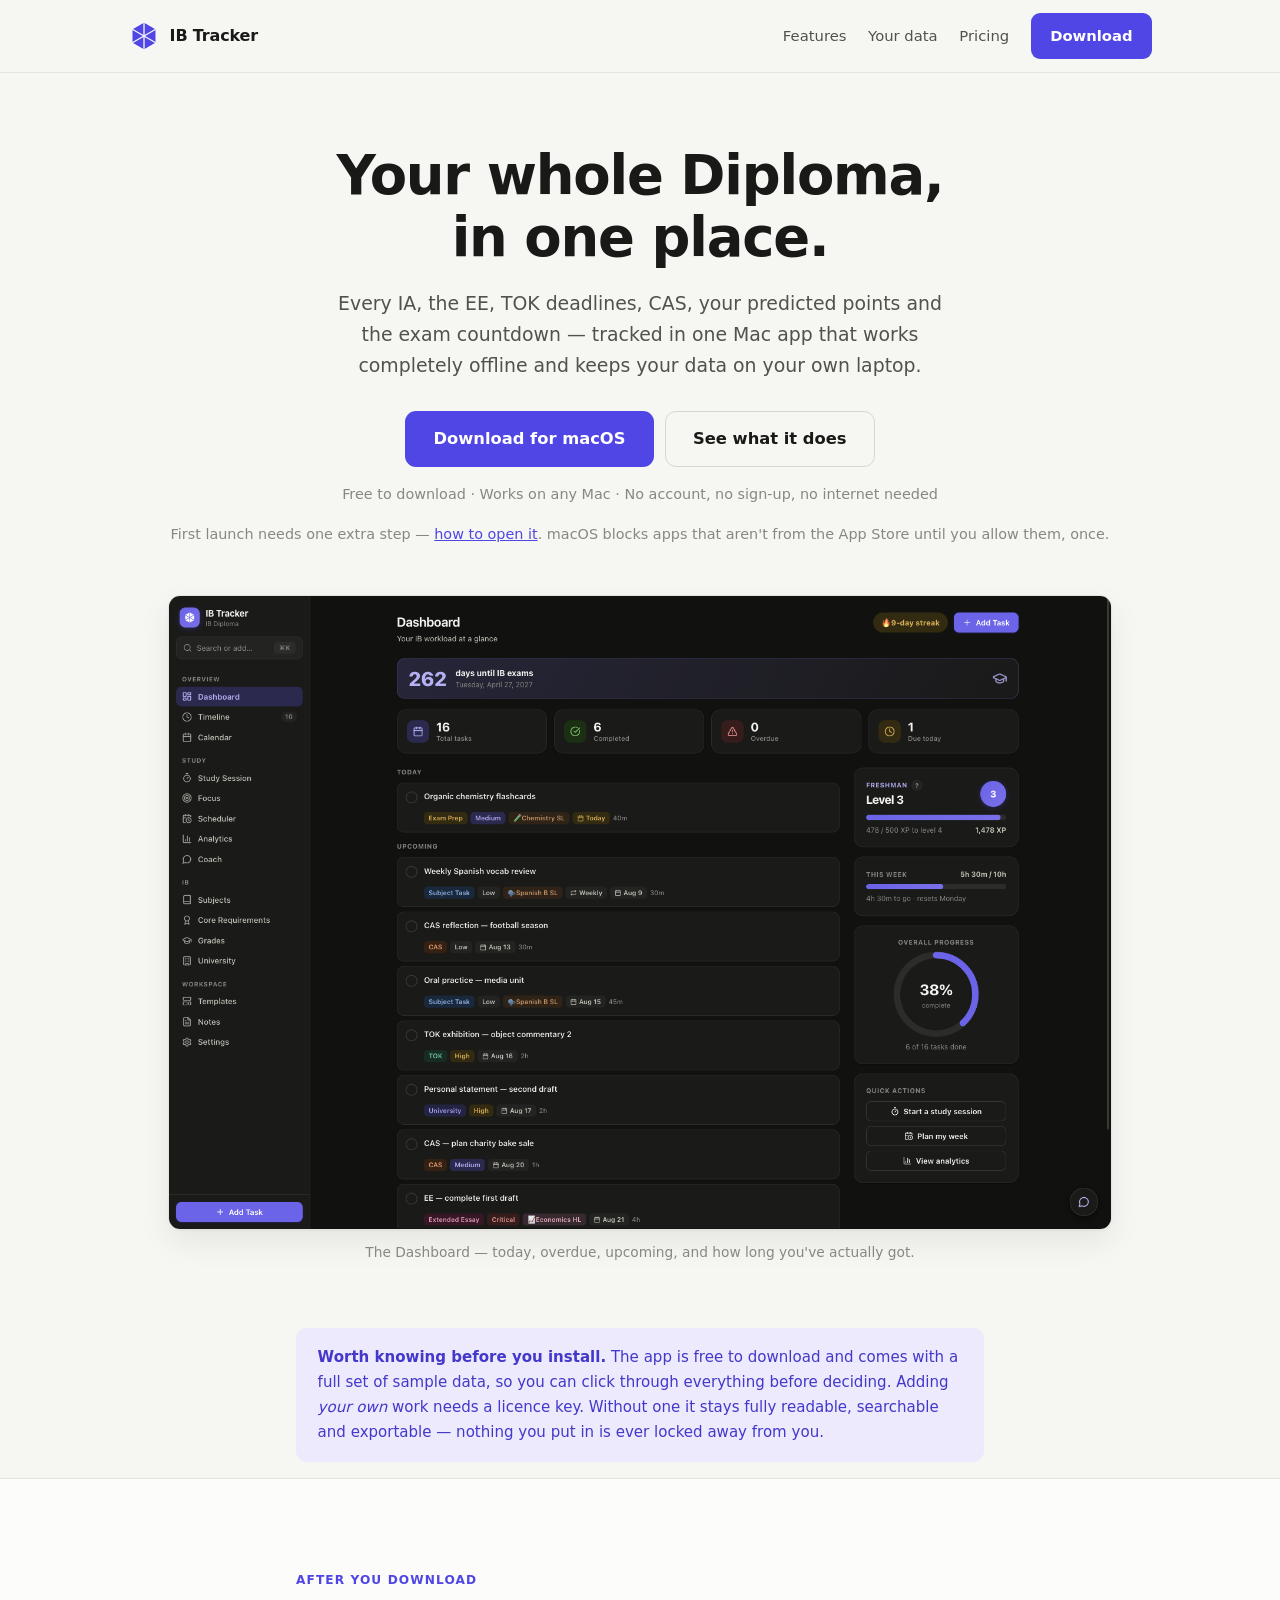
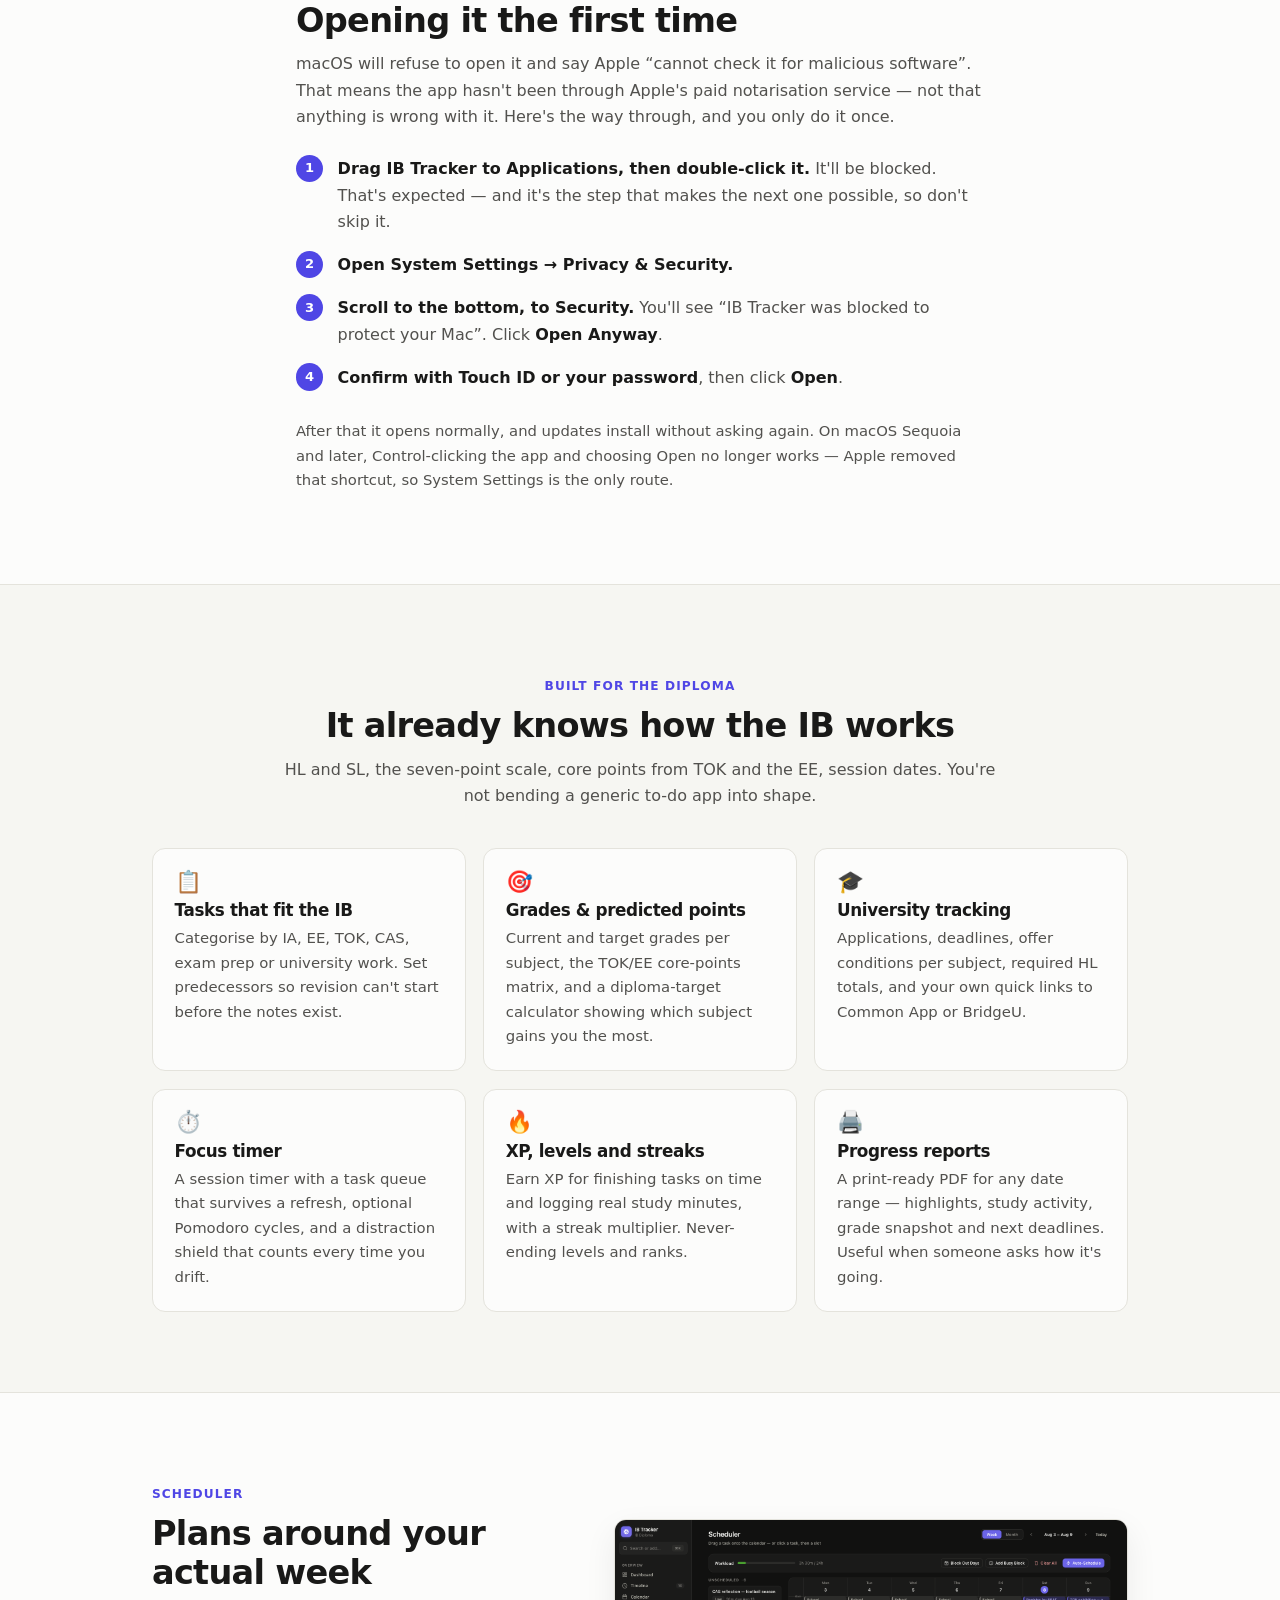
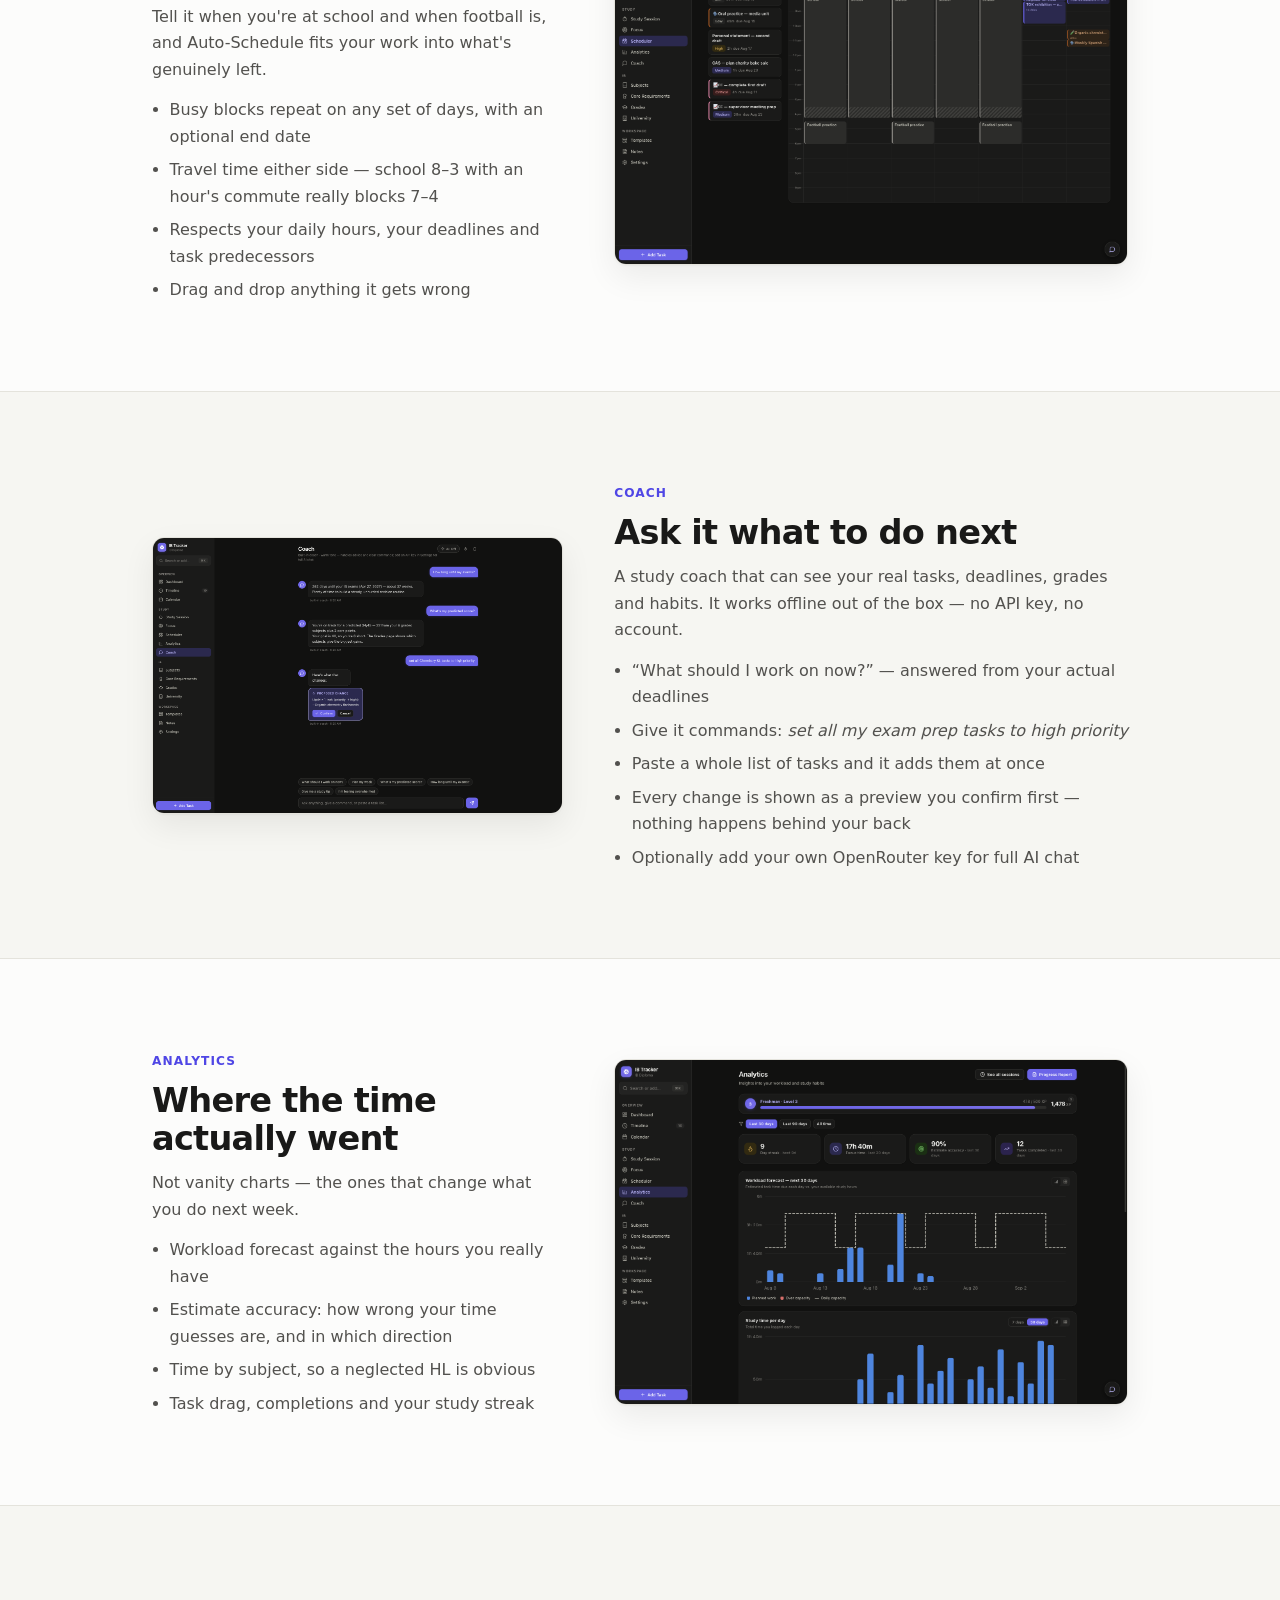
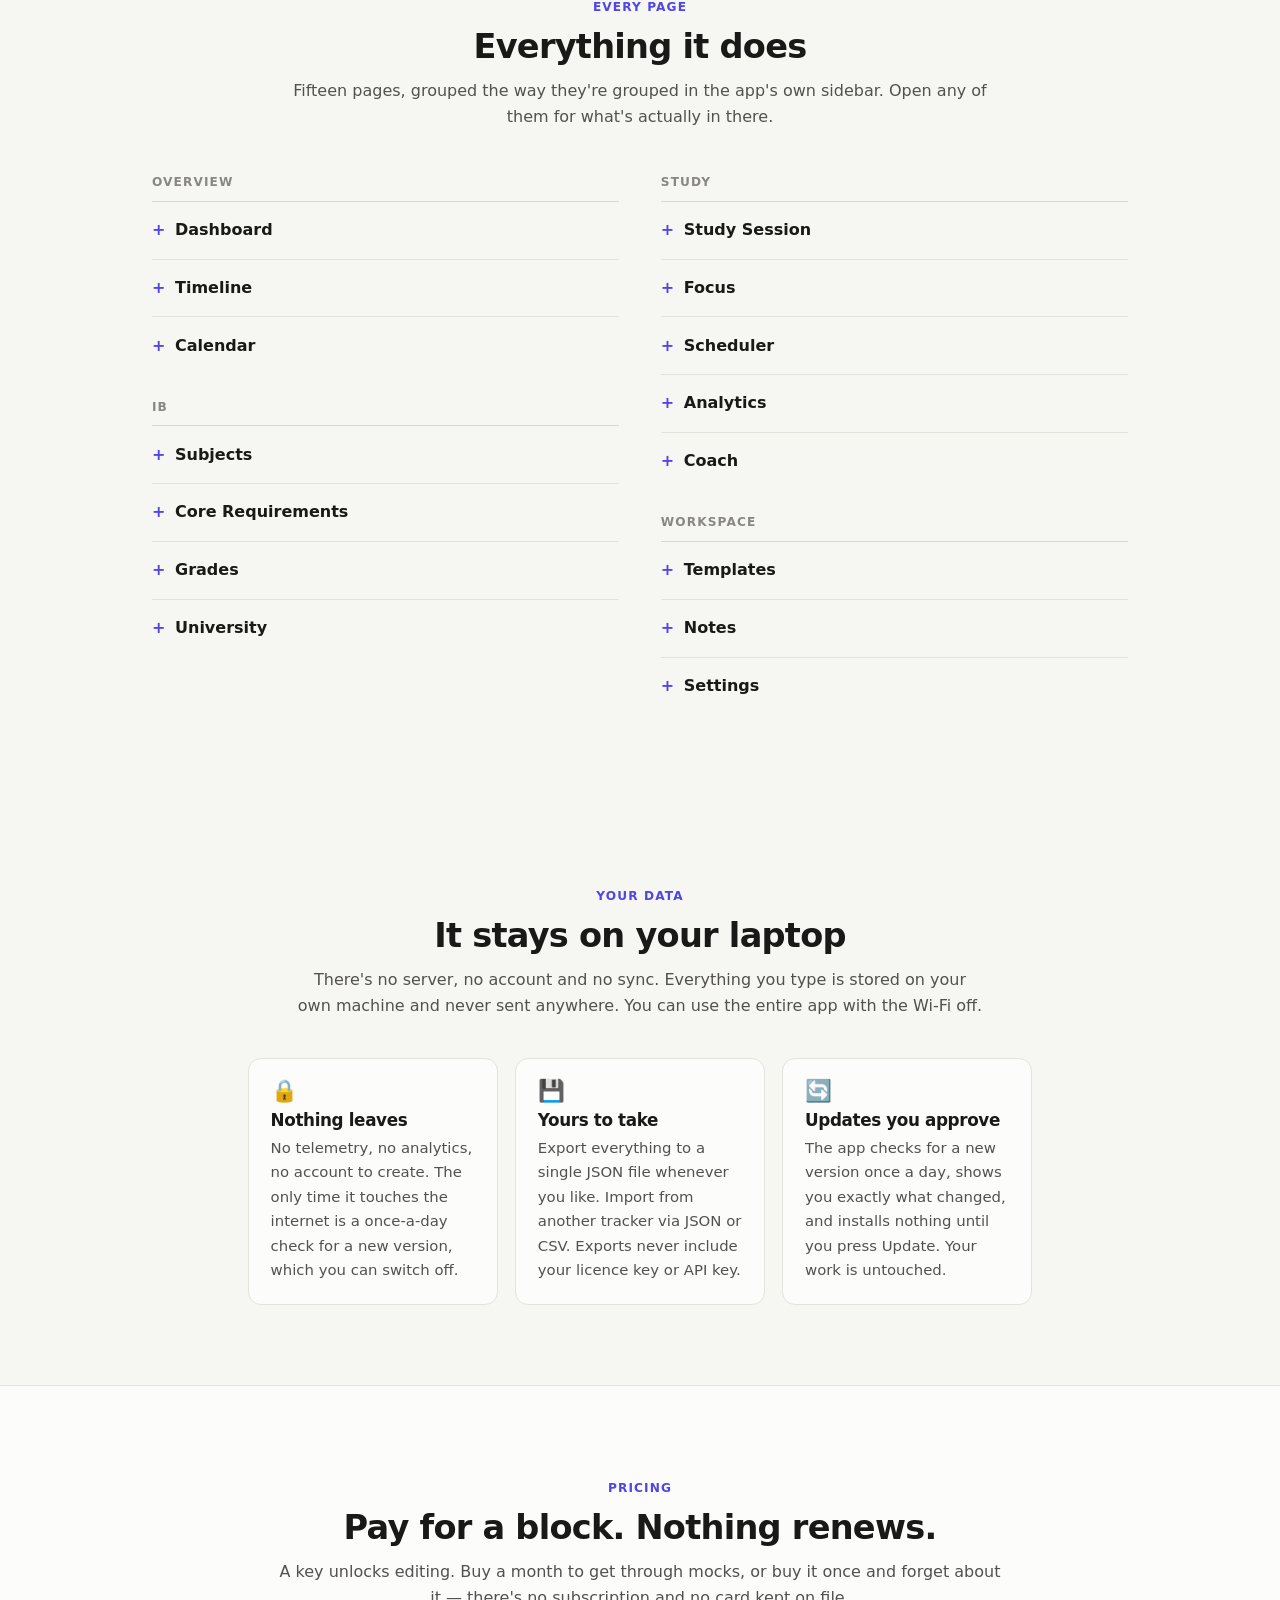
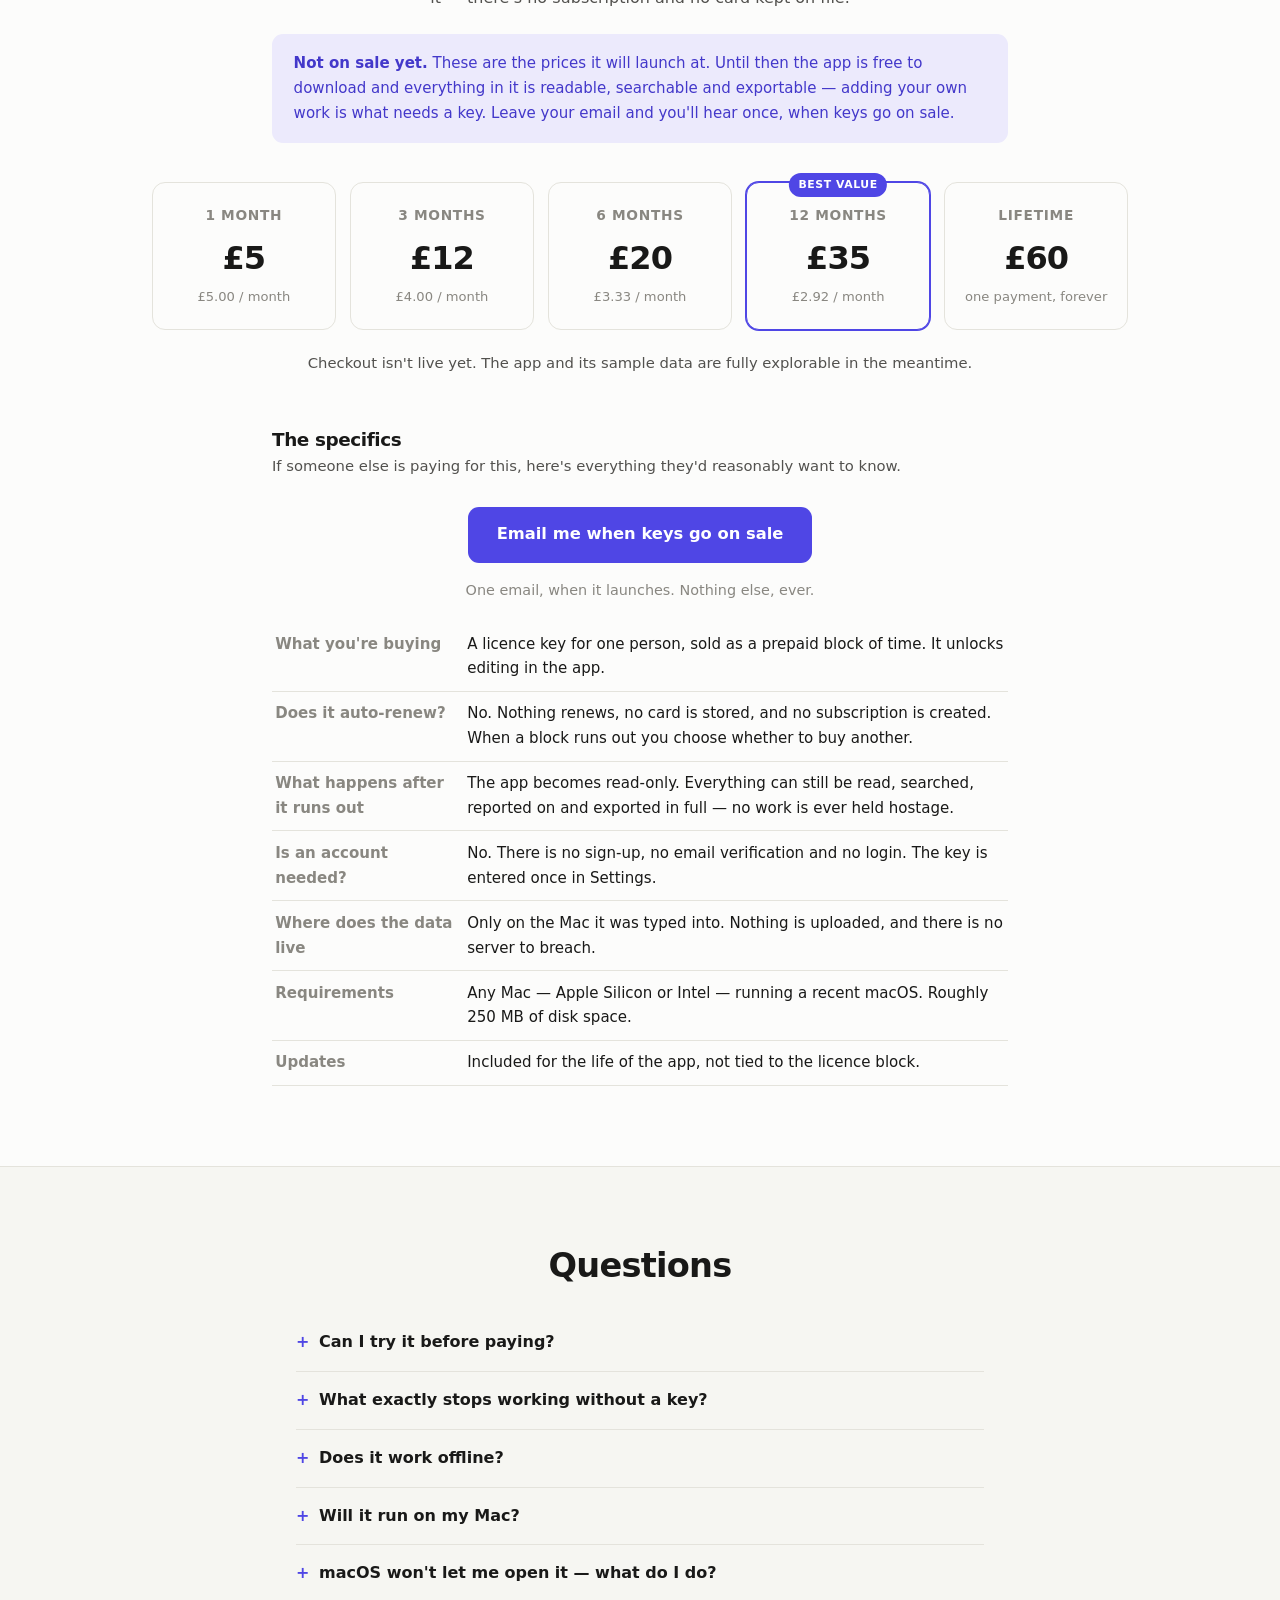
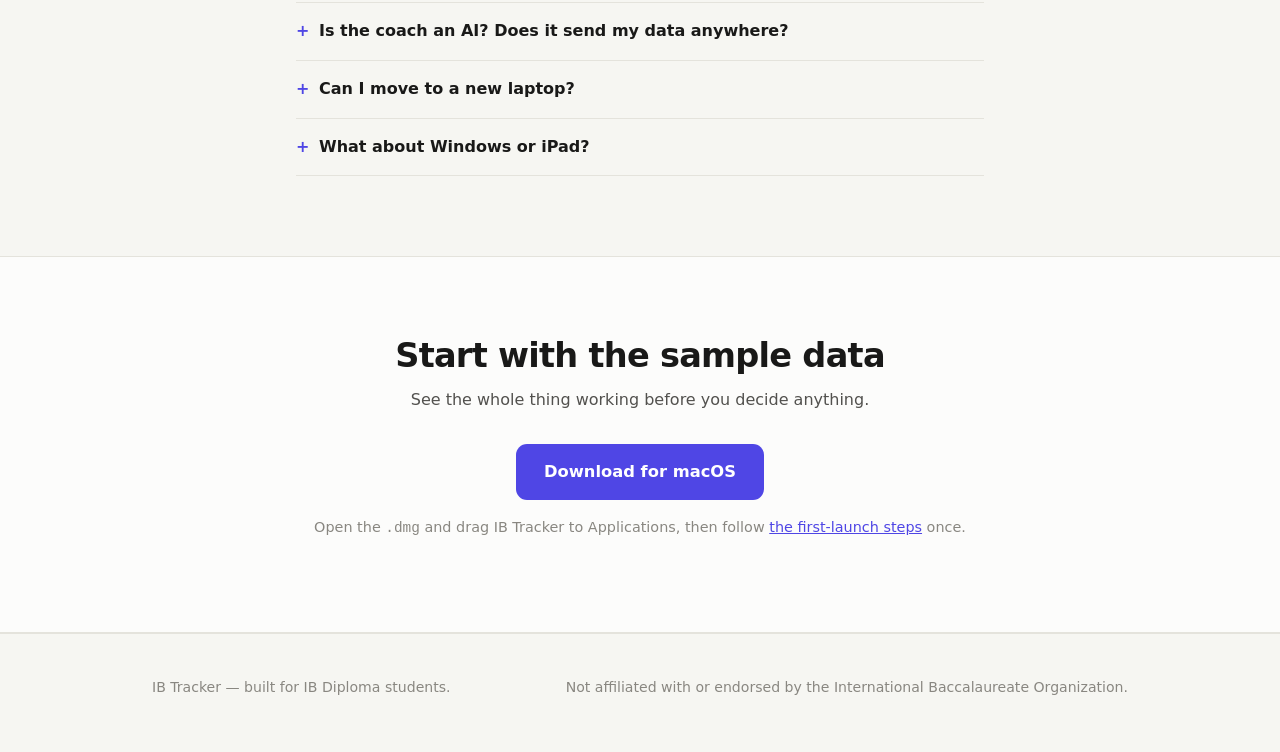
==== commit 0e602f3f: "Download sends you to the instructions, plus new mark and screenshots Clicking any download button n" ====
--- a/docs/index.html
+++ b/docs/index.html
@@ -65,6 +65,11 @@
   .navlinks{display:flex;gap:1.35rem;align-items:center}
   .navlinks a{color:var(--ink-2);text-decoration:none;font-size:.925rem}
   .navlinks a:hover{color:var(--ink)}
+  /* The Download button lives inside .navlinks, and `.navlinks a` outranks
+     `.btn` on specificity — so it was being painted muted grey-purple on the
+     accent fill and did not read as a button at all. */
+  .navlinks a.btn{color:var(--accent-ink)}
+  .navlinks a.btn:hover{color:var(--accent-ink)}
   @media (max-width:720px){ .navlinks a:not(.btn){display:none} }
 
   .btn{display:inline-block;background:var(--accent);color:var(--accent-ink);
@@ -76,6 +81,13 @@
   .btn-ghost:hover{background:var(--surface-2)}
   .btn[aria-disabled="true"]{background:var(--surface-3);color:var(--ink-3);
     border-color:var(--hairline);cursor:default;pointer-events:none}
+  /* White on the dark-theme accent measures 4.49:1 — just under the 4.5 needed
+     for body-size text. Nudging only the button fill (not --accent, which would
+     drag every link down with it) takes it to 4.86 and the hover to 5.88. */
+  @media (prefers-color-scheme: dark){
+    .btn:not(.btn-ghost){background:#655cec}
+    .btn:not(.btn-ghost):hover{background:#574ee0}
+  }
 
   section{padding:5rem 0}
   .hero{padding:4.5rem 0 3rem;text-align:center}
@@ -135,6 +147,18 @@
   .cat-grid{display:grid;grid-template-columns:repeat(auto-fit,minmax(min(22rem,100%),1fr));
     gap:.6rem 2.6rem;margin-top:2.6rem;align-items:start}
   .cat-side{min-width:0}
+  .steps{counter-reset:s;list-style:none;padding:0;margin:1.6rem 0 0}
+  .steps li{counter-increment:s;position:relative;padding:0 0 1.05rem 2.8rem;color:var(--ink-2)}
+  .steps li::before{content:counter(s);position:absolute;left:0;top:-.05rem;
+    width:1.75rem;height:1.75rem;border-radius:50%;background:var(--accent);color:#fff;
+    font-size:.82rem;font-weight:700;display:grid;place-items:center}
+  .steps strong{color:var(--ink)}
+  .steps{counter-reset:s;list-style:none;padding:0;margin:1.6rem 0 0}
+  .steps li{counter-increment:s;position:relative;padding:0 0 1.05rem 2.6rem;color:var(--ink-2)}
+  .steps li::before{content:counter(s);position:absolute;left:0;top:-.1rem;
+    width:1.7rem;height:1.7rem;border-radius:50%;background:var(--accent);color:#fff;
+    font-size:.82rem;font-weight:700;display:grid;place-items:center}
+  .steps strong{color:var(--ink)}
   .cat-side > .cat-col:first-child .cat-group{margin-top:0}
   .cat-group{font-size:.76rem;font-weight:650;letter-spacing:.09em;text-transform:uppercase;
     color:var(--ink-3);margin:1.4rem 0 0;padding-bottom:.55rem;border-bottom:1px solid var(--hairline-2)}
@@ -195,7 +219,7 @@
   </p>
 
   <figure class="shot-wrap">
-    <img class="shot" src="img/dashboard.jpg" width="1600" height="1075" alt="The IB Tracker dashboard showing an exam countdown, today's tasks, study streak and XP level.">
+    <img class="shot" src="img/dashboard.png" width="1600" height="1075" alt="The IB Tracker dashboard showing an exam countdown, today's tasks, study streak and XP level.">
     <figcaption>The Dashboard — today, overdue, upcoming, and how long you've actually got.</figcaption>
   </figure>
 </div>
@@ -210,6 +234,39 @@
     put in is ever locked away from you.
   </div>
 </div>
+
+<!-- ─────────────────── after you download ─────────────────── -->
+<section id="firstrun" class="band">
+  <div class="wrap narrow">
+    <p class="eyebrow">After you download</p>
+    <h2>Opening it the first time</h2>
+    <p class="muted">
+      macOS will refuse to open it and say Apple &ldquo;cannot check it for
+      malicious software&rdquo;. That means the app hasn't been through Apple's
+      paid notarisation service &mdash; not that anything is wrong with it.
+      Here's the way through, and you only do it once.
+    </p>
+
+    <ol class="steps">
+      <li><strong>Drag IB Tracker to Applications, then double-click it.</strong>
+          It'll be blocked. That's expected &mdash; and it's the step that makes
+          the next one possible, so don't skip it.</li>
+      <li><strong>Open System Settings &rarr; Privacy &amp; Security.</strong></li>
+      <li><strong>Scroll to the bottom, to Security.</strong> You'll see
+          &ldquo;IB Tracker was blocked to protect your Mac&rdquo;. Click
+          <strong>Open Anyway</strong>.</li>
+      <li><strong>Confirm with Touch ID or your password</strong>, then click
+          <strong>Open</strong>.</li>
+    </ol>
+
+    <p class="small muted">
+      After that it opens normally, and updates install without asking again.
+      On macOS Sequoia and later, Control-clicking the app and choosing Open no
+      longer works &mdash; Apple removed that shortcut, so System Settings is the
+      only route.
+    </p>
+  </div>
+</section>
 
 <!-- ───────────────────────── features ───────────────────────── -->
 <section id="features">
@@ -258,7 +315,7 @@
       </ul>
     </div>
     <figure style="margin:0">
-      <img class="shot" src="img/scheduler.jpg" width="1600" height="1075" alt="The week view of the scheduler, with school and football blocked out and study sessions fitted around them.">
+      <img class="shot" src="img/scheduler.png" width="1600" height="1075" alt="The week view of the scheduler, with school and football blocked out and study sessions fitted around them.">
     </figure>
   </div>
 </section>
@@ -282,7 +339,7 @@
       </ul>
     </div>
     <figure style="margin:0">
-      <img class="shot" src="img/coach.jpg" width="1600" height="1075" alt="The coach chat, showing advice about a Physics IA and a proposed change waiting to be confirmed.">
+      <img class="shot" src="img/coach.png" width="1600" height="1075" alt="The coach chat, showing advice about a Physics IA and a proposed change waiting to be confirmed.">
     </figure>
   </div>
 </section>
@@ -304,7 +361,7 @@
       </ul>
     </div>
     <figure style="margin:0">
-      <img class="shot" src="img/analytics.jpg" width="1600" height="1075" alt="Analytics charts showing workload forecast, time by subject and completions over time.">
+      <img class="shot" src="img/analytics.png" width="1600" height="1075" alt="Analytics charts showing workload forecast, time by subject and completions over time.">
     </figure>
   </div>
 </section>
@@ -492,16 +549,8 @@
     <details><summary>Will it run on my Mac?</summary>
       <p>Yes — it's built to run on both Apple Silicon and older Intel Macs. It does need one extra step the first time you open it, because it isn't distributed through the App Store — see <a href="#firstrun">opening it the first time</a>.</p></details>
 
-    <details id="firstrun"><summary>macOS won't let me open it — what do I do?</summary>
-      <p>You'll see <em>“IB Tracker can't be opened because Apple cannot check it for malicious software.”</em> That message means the app hasn't been through Apple's paid notarisation service — not that anything is wrong with it. Here's how to open it:</p>
-      <ol>
-        <li>Drag IB Tracker to your <strong>Applications</strong> folder first, then double-click it. It'll be blocked — that's expected, and it's the step that makes the next one appear.</li>
-        <li>Open <strong>System Settings</strong> → <strong>Privacy &amp; Security</strong>.</li>
-        <li>Scroll to the bottom, to <strong>Security</strong>. You'll see “IB Tracker was blocked to protect your Mac.” Click <strong>Open Anyway</strong>.</li>
-        <li>Confirm with Touch ID or your password, then click <strong>Open</strong>.</li>
-      </ol>
-      <p>You only do this once. After that it opens normally, and updates install without asking again.</p>
-      <p class="muted">On macOS Sequoia and later, Control-clicking the app and choosing Open no longer works — Apple removed that shortcut, so System Settings is the only route.</p></details>
+    <details><summary>macOS won't let me open it — what do I do?</summary>
+      <p>One extra step the first time, because the app isn't distributed through the App Store. The steps are in <a href="#firstrun">After you download</a>, above.</p></details>
 
     <details><summary>Is the coach an AI? Does it send my data anywhere?</summary>
       <p>The built-in coach runs entirely on your machine and sends nothing. If you want full AI conversations you can add your own OpenRouter API key, and only then is your study data sent to OpenRouter when you chat. The key is stored locally and is never included in backups.</p></details>
@@ -548,8 +597,19 @@
     return null;
   }
   document.addEventListener("click", function (e) {
-    var a = e.target.closest && e.target.closest('a[href^="#"]');
-    if (a) openLinkedDetails(a.getAttribute("href").slice(1));
+    var a = e.target.closest && e.target.closest("a[href]");
+    if (!a) return;
+    var href = a.getAttribute("href") || "";
+    if (href.charAt(0) === "#") { openLinkedDetails(href.slice(1)); return; }
+
+    /* Downloading is the moment people hit the Gatekeeper wall, and the steps
+       are useless if they have to go looking. The link is left alone — the
+       browser starts the .dmg on its own and does not navigate — and the page
+       moves to the instructions underneath it. */
+    if (href.indexOf("/releases/latest/download/") !== -1) {
+      var target = document.getElementById("firstrun");
+      if (target) setTimeout(function () { target.scrollIntoView({ behavior: "smooth", block: "start" }); }, 250);
+    }
   });
   window.addEventListener("hashchange", function () {
     openLinkedDetails(location.hash.slice(1));
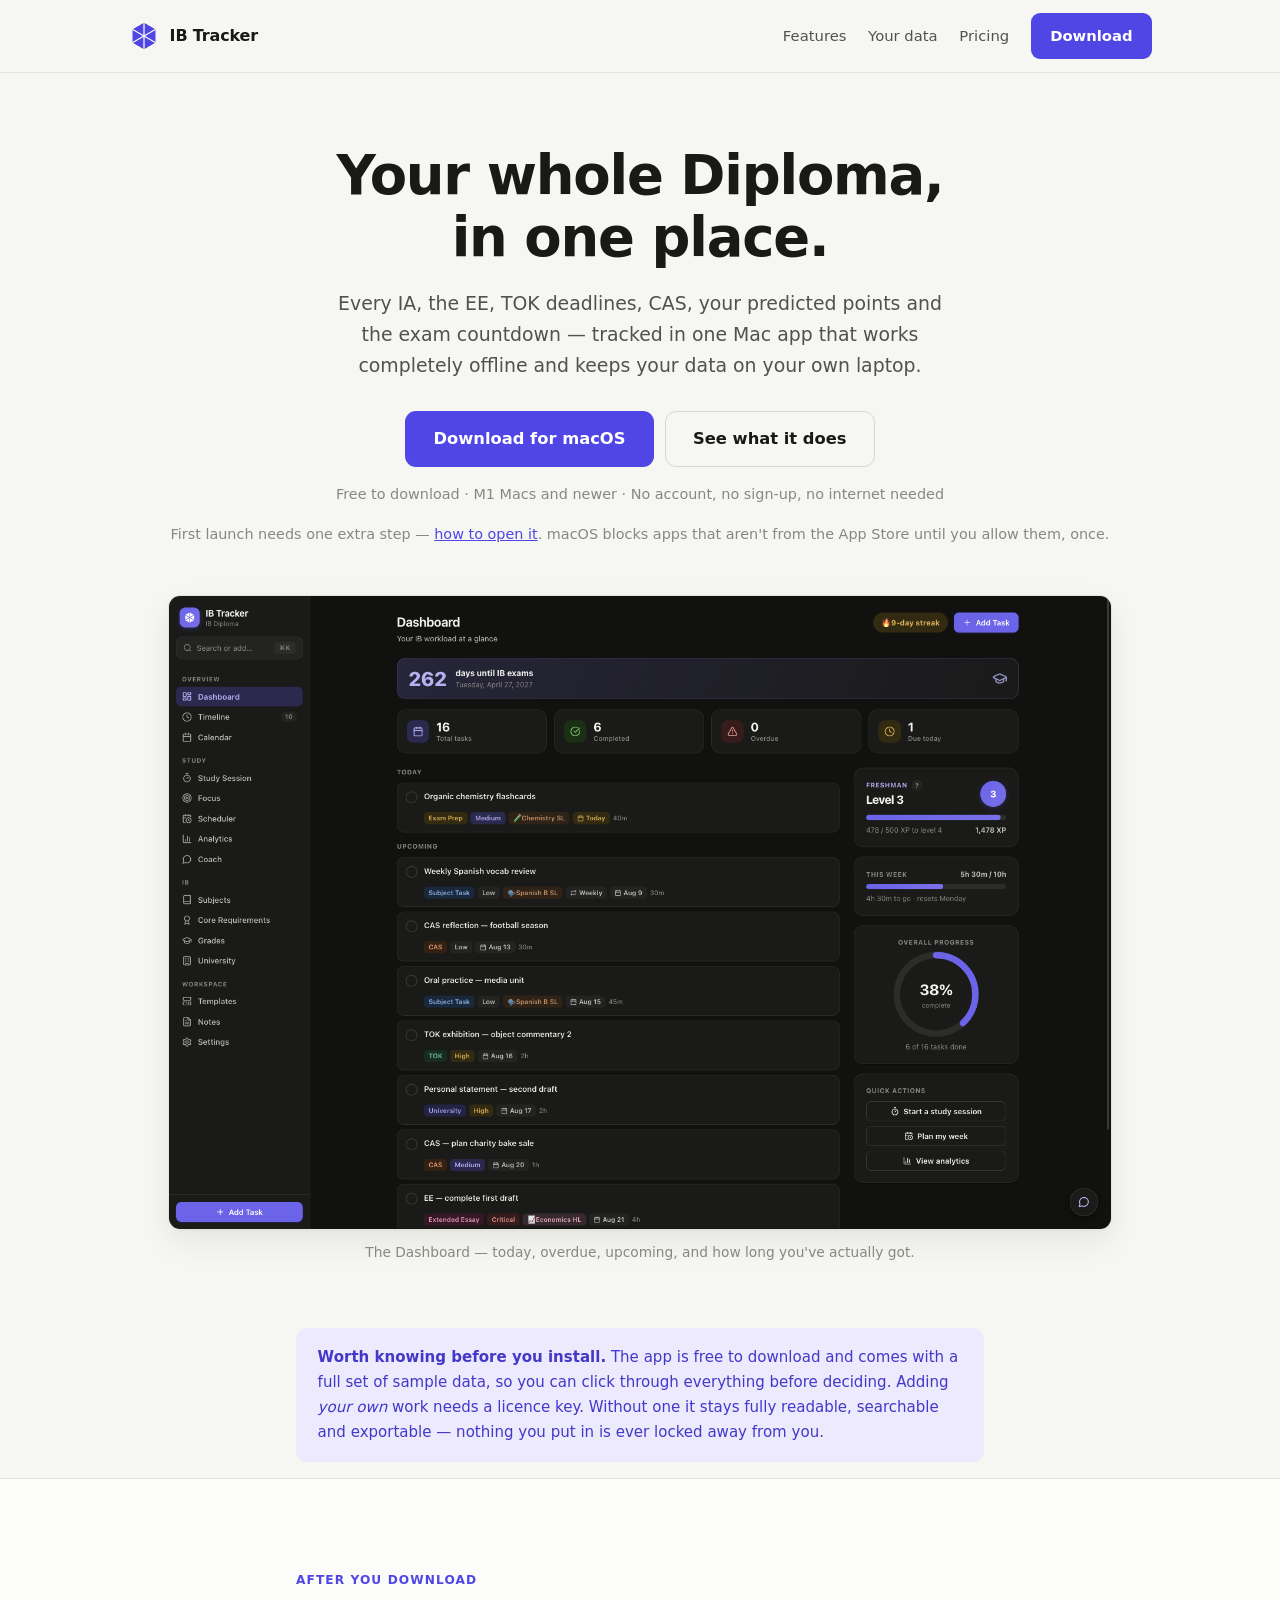
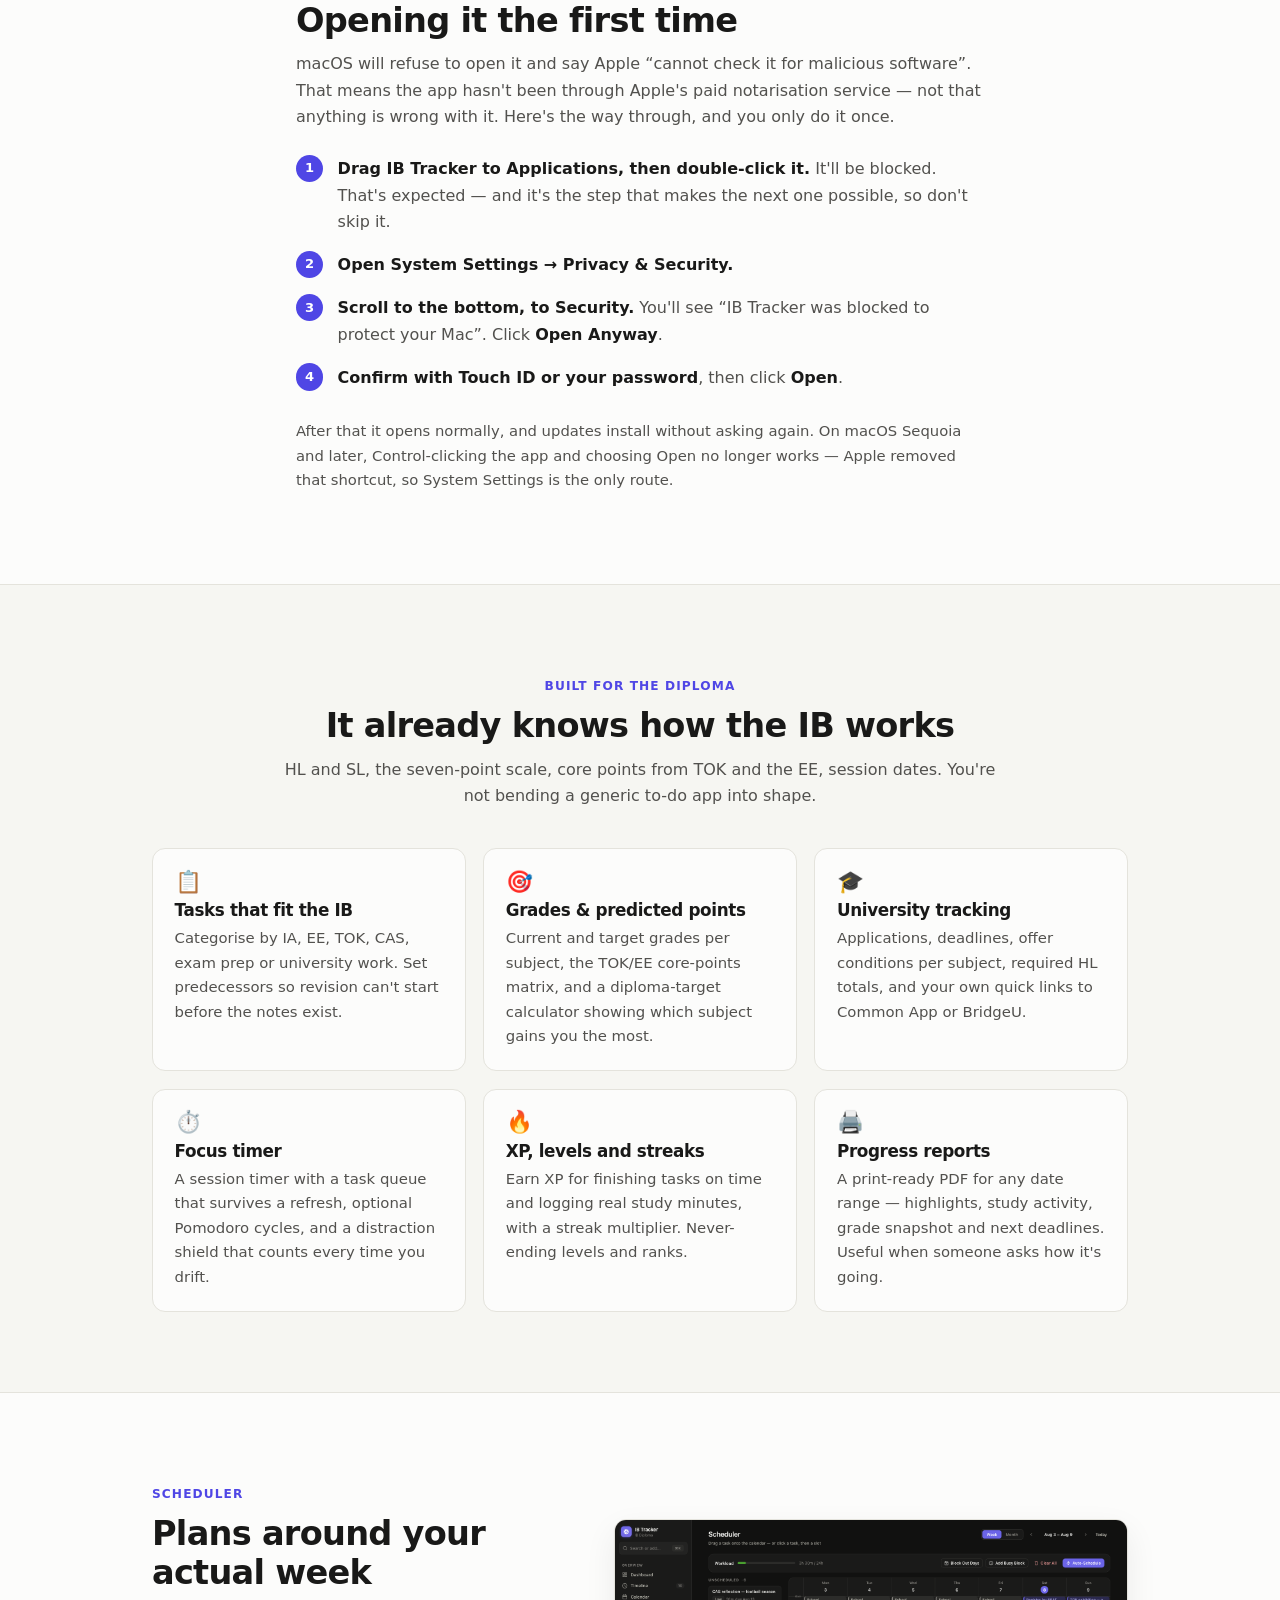
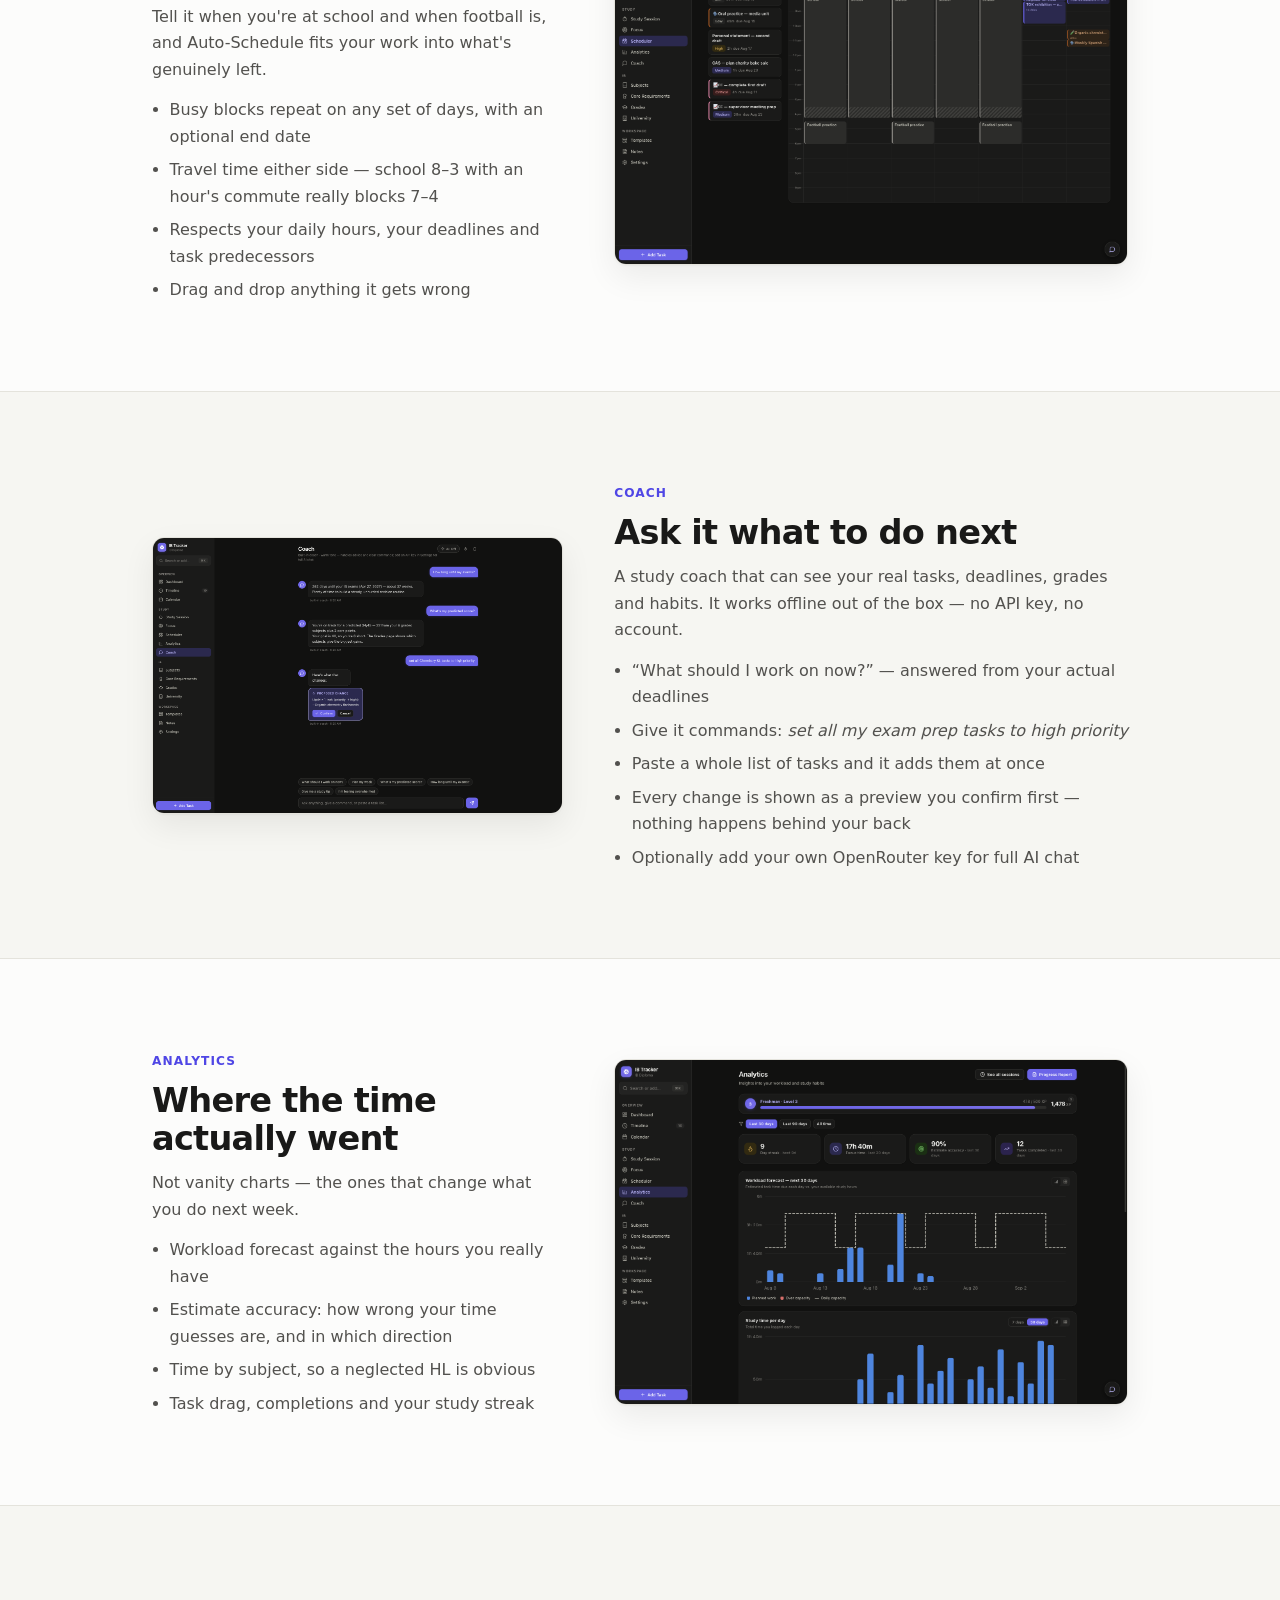
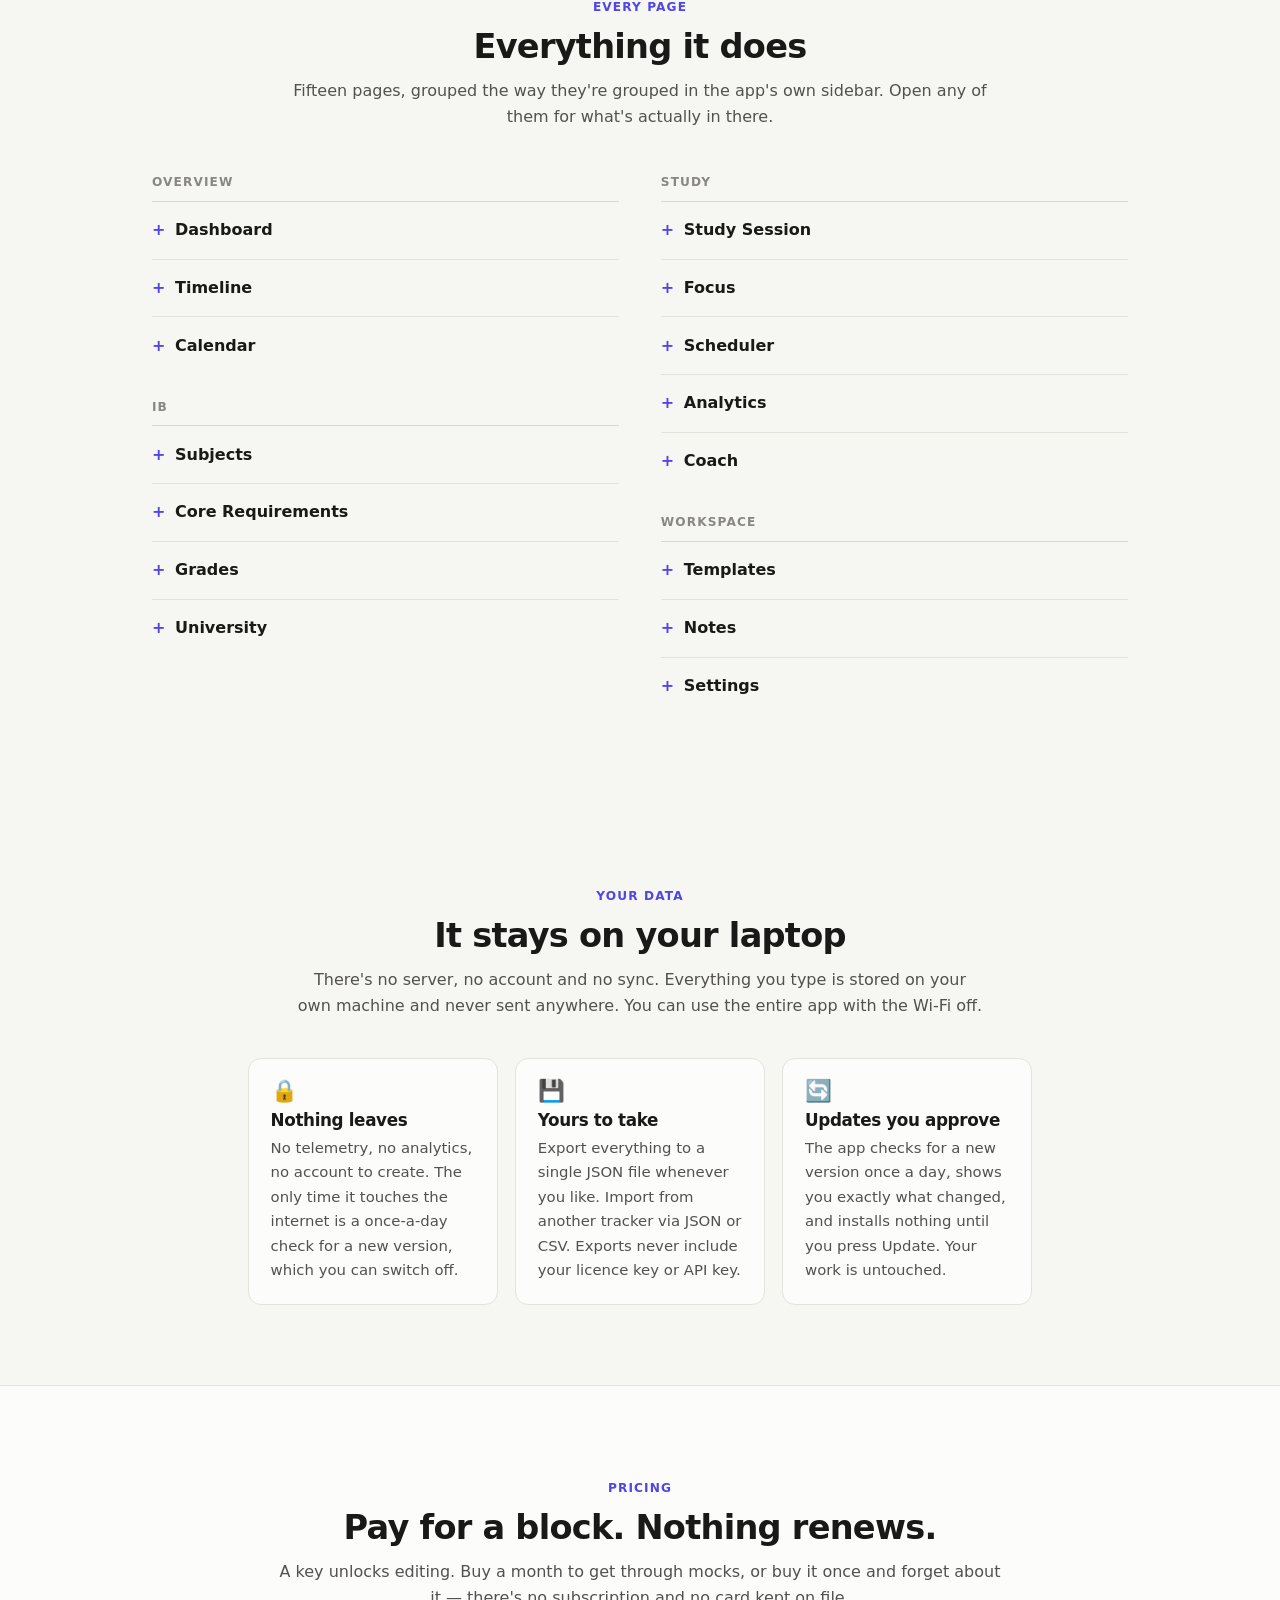
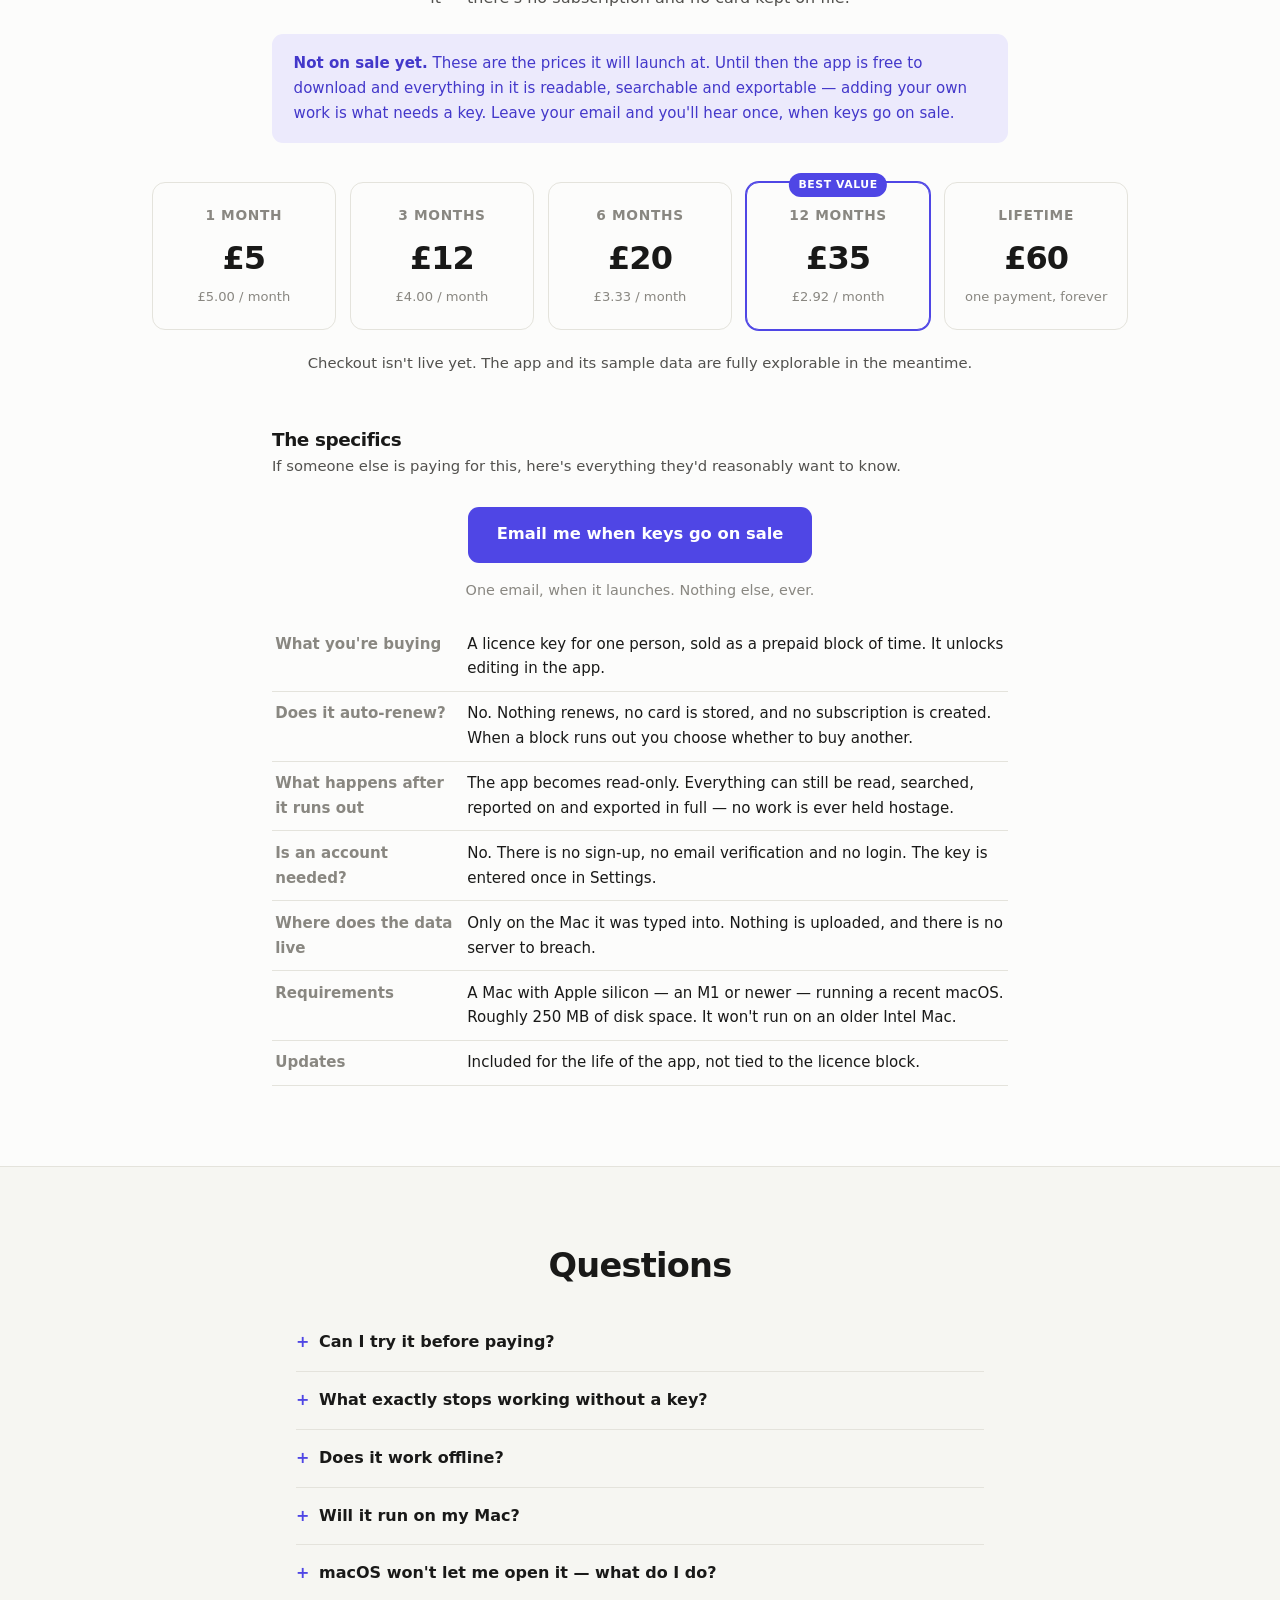
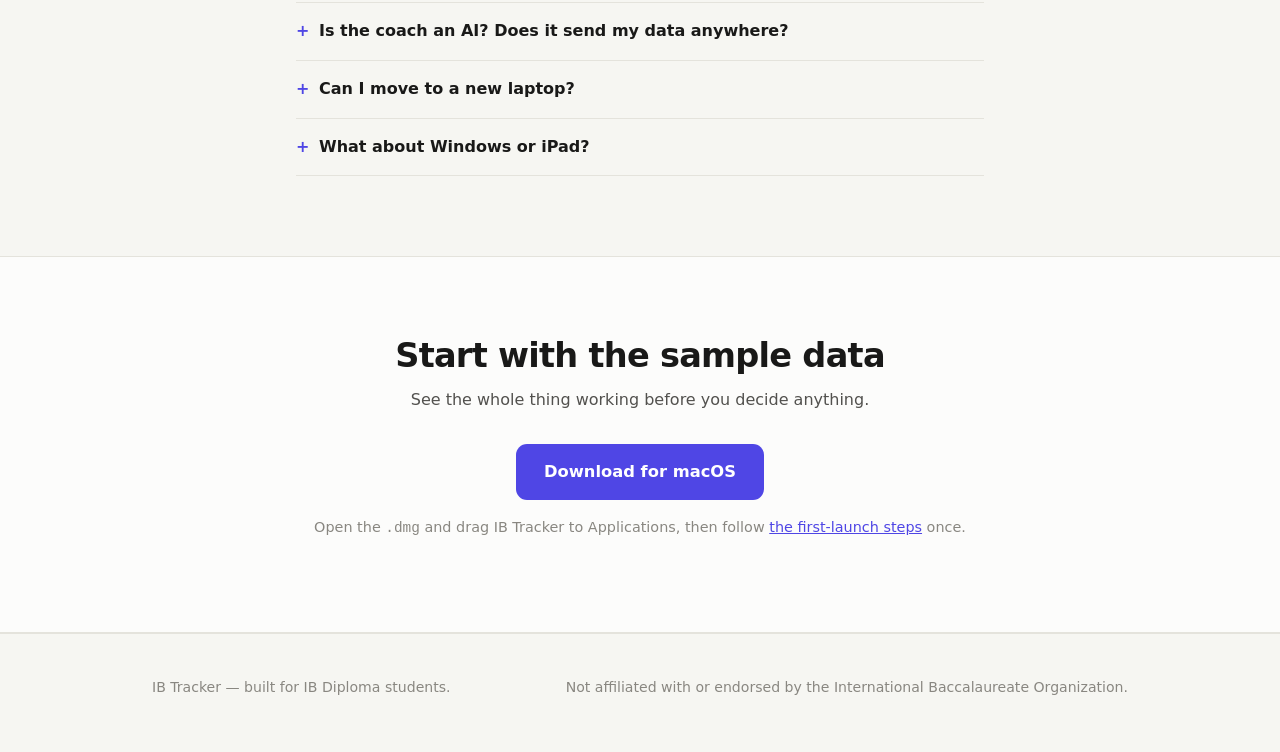
==== commit 3cb7f569: "Say Apple Silicon only, because that is now true 1.2.4 is an arm64 build and will not launch on an I" ====
--- a/docs/index.html
+++ b/docs/index.html
@@ -211,7 +211,7 @@
     <a class="btn btn-lg btn-ghost" href="#features">See what it does</a>
   </div>
   <p class="cta-note">
-    Free to download · Works on any Mac · No account, no sign-up, no internet needed
+    Free to download · M1 Macs and newer · No account, no sign-up, no internet needed
   </p>
   <p class="cta-note">
     First launch needs one extra step — <a href="#firstrun">how to open it</a>.
@@ -525,7 +525,7 @@
         <tr><th>What happens after it runs out</th><td>The app becomes read-only. Everything can still be read, searched, reported on and exported in full — no work is ever held hostage.</td></tr>
         <tr><th>Is an account needed?</th><td>No. There is no sign-up, no email verification and no login. The key is entered once in Settings.</td></tr>
         <tr><th>Where does the data live</th><td>Only on the Mac it was typed into. Nothing is uploaded, and there is no server to breach.</td></tr>
-        <tr><th>Requirements</th><td>Any Mac — Apple Silicon or Intel — running a recent macOS. Roughly 250&nbsp;MB of disk space.</td></tr>
+        <tr><th>Requirements</th><td>A Mac with Apple silicon — an M1 or newer — running a recent macOS. Roughly 250&nbsp;MB of disk space. It won't run on an older Intel Mac.</td></tr>
         <tr><th>Updates</th><td>Included for the life of the app, not tied to the licence block.</td></tr>
       </table>
     </div>
@@ -547,7 +547,9 @@
       <p>Completely. There is no server. The only network request the app ever makes is a once-a-day version check, and that can be turned off in Settings.</p></details>
 
     <details><summary>Will it run on my Mac?</summary>
-      <p>Yes — it's built to run on both Apple Silicon and older Intel Macs. It does need one extra step the first time you open it, because it isn't distributed through the App Store — see <a href="#firstrun">opening it the first time</a>.</p></details>
+      <p>If it's an <strong>M1 or newer</strong>, yes. That's every Mac sold since about 2020, and every Mac sold new today.</p>
+      <p>Not sure? Open the Apple menu in the top-left corner of your screen and choose <strong>About This Mac</strong>. If the Chip line says M1, M2, M3, M4 or similar, you're fine. If it says Intel, this won't run — sorry.</p>
+      <p>It also needs one extra step the first time you open it, because it isn't distributed through the App Store — see <a href="#firstrun">opening it the first time</a>.</p></details>
 
     <details><summary>macOS won't let me open it — what do I do?</summary>
       <p>One extra step the first time, because the app isn't distributed through the App Store. The steps are in <a href="#firstrun">After you download</a>, above.</p></details>
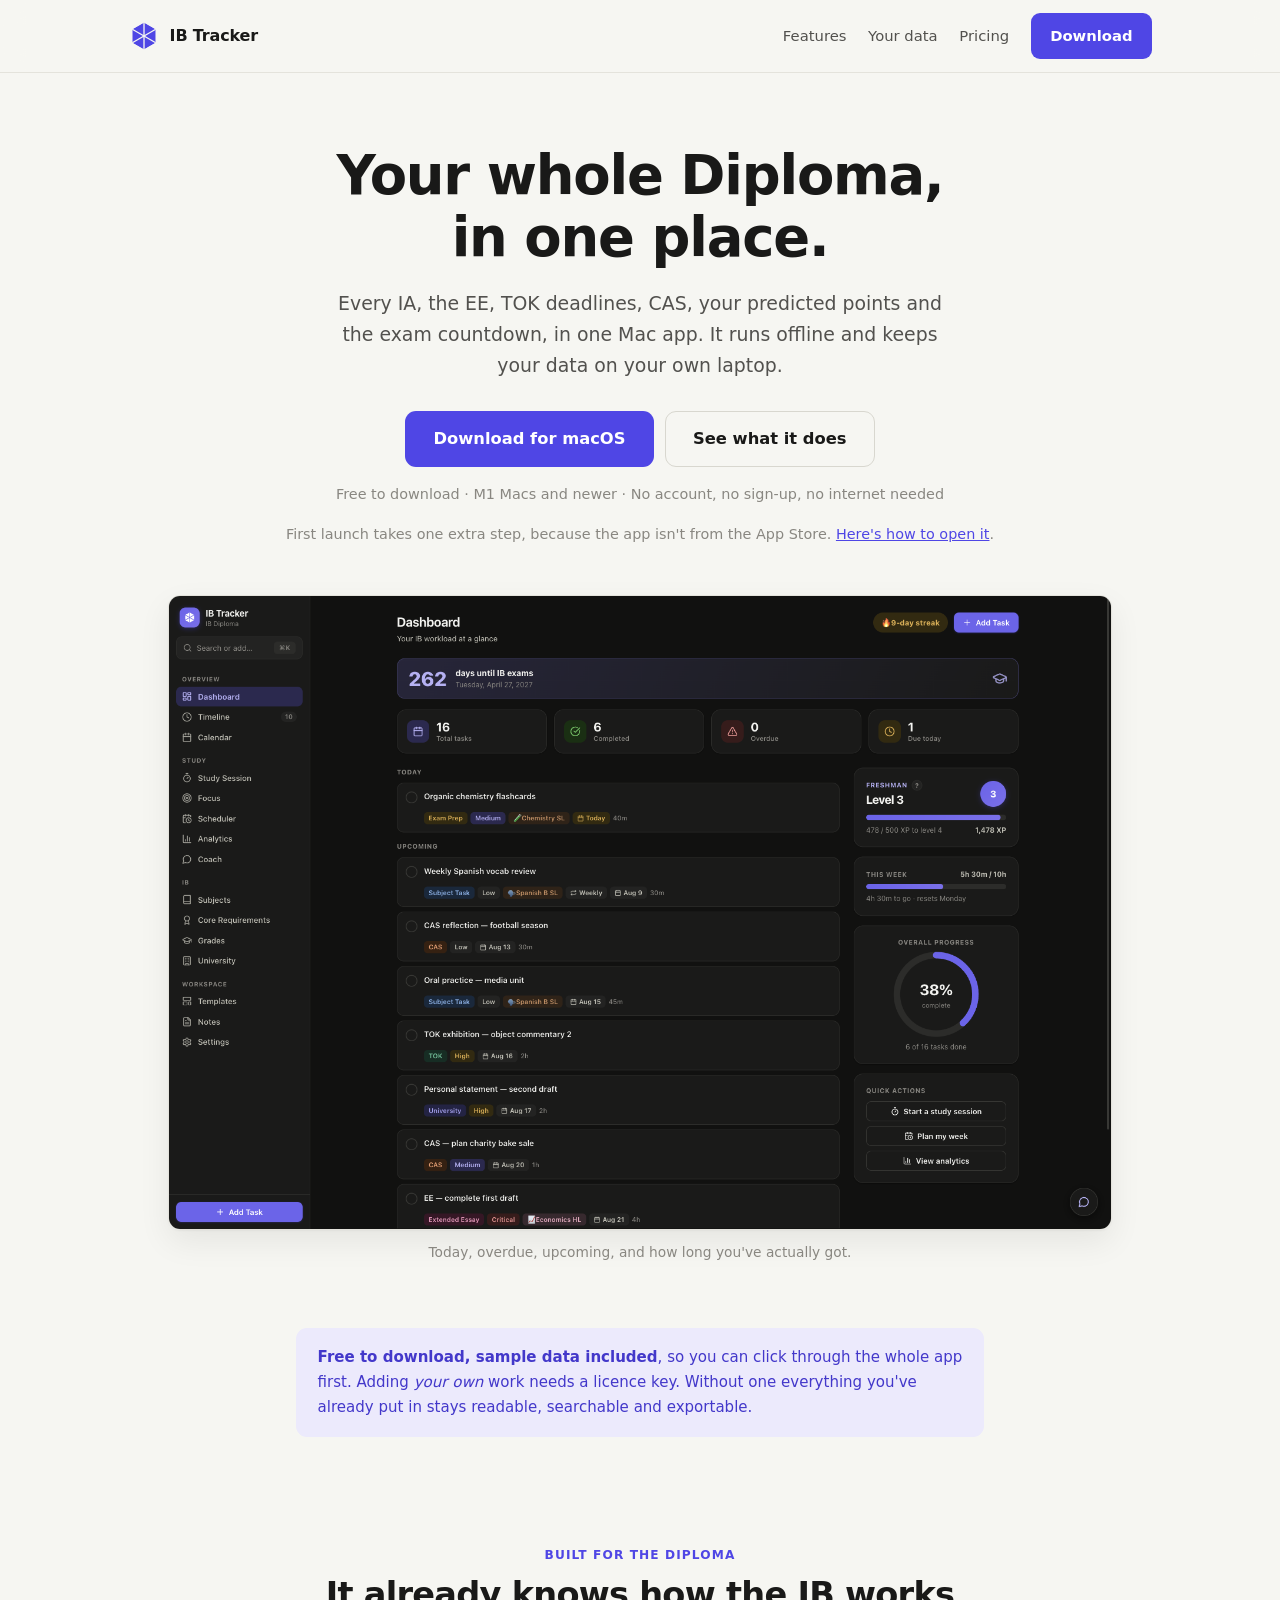
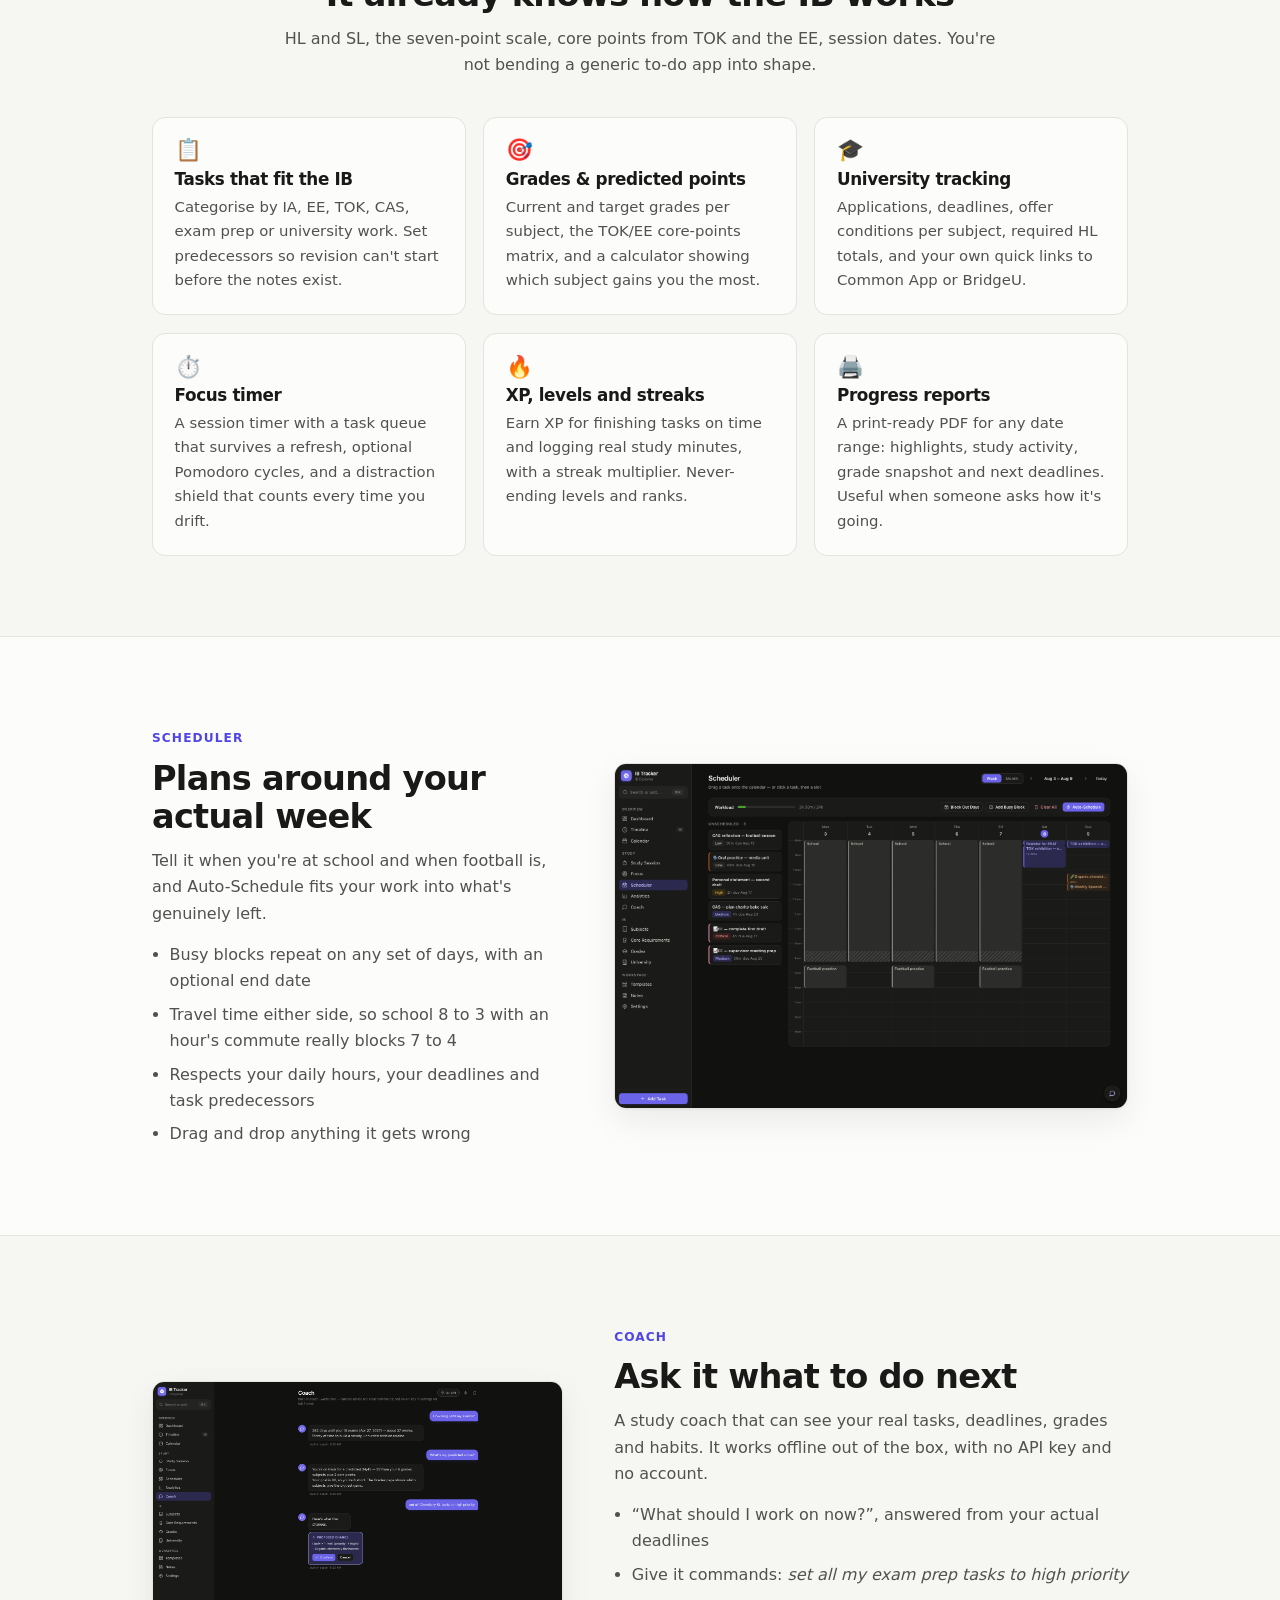
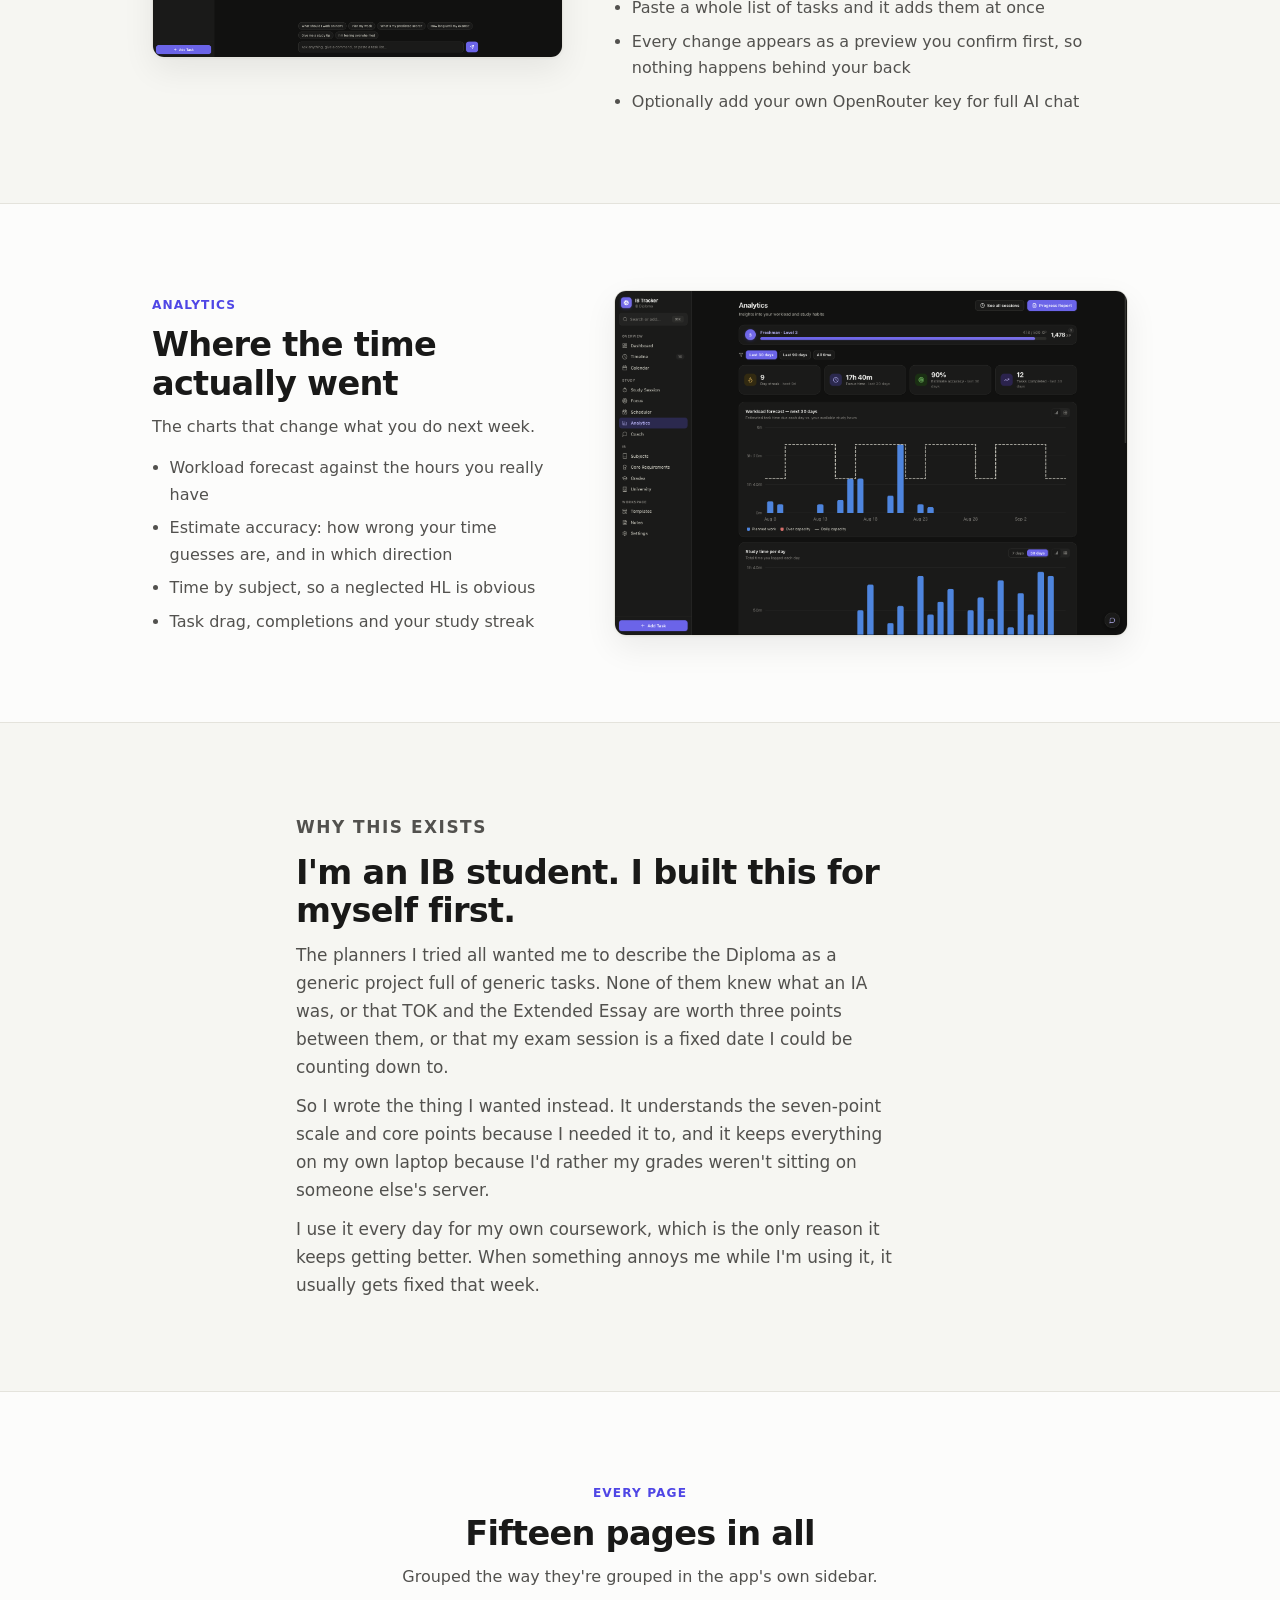
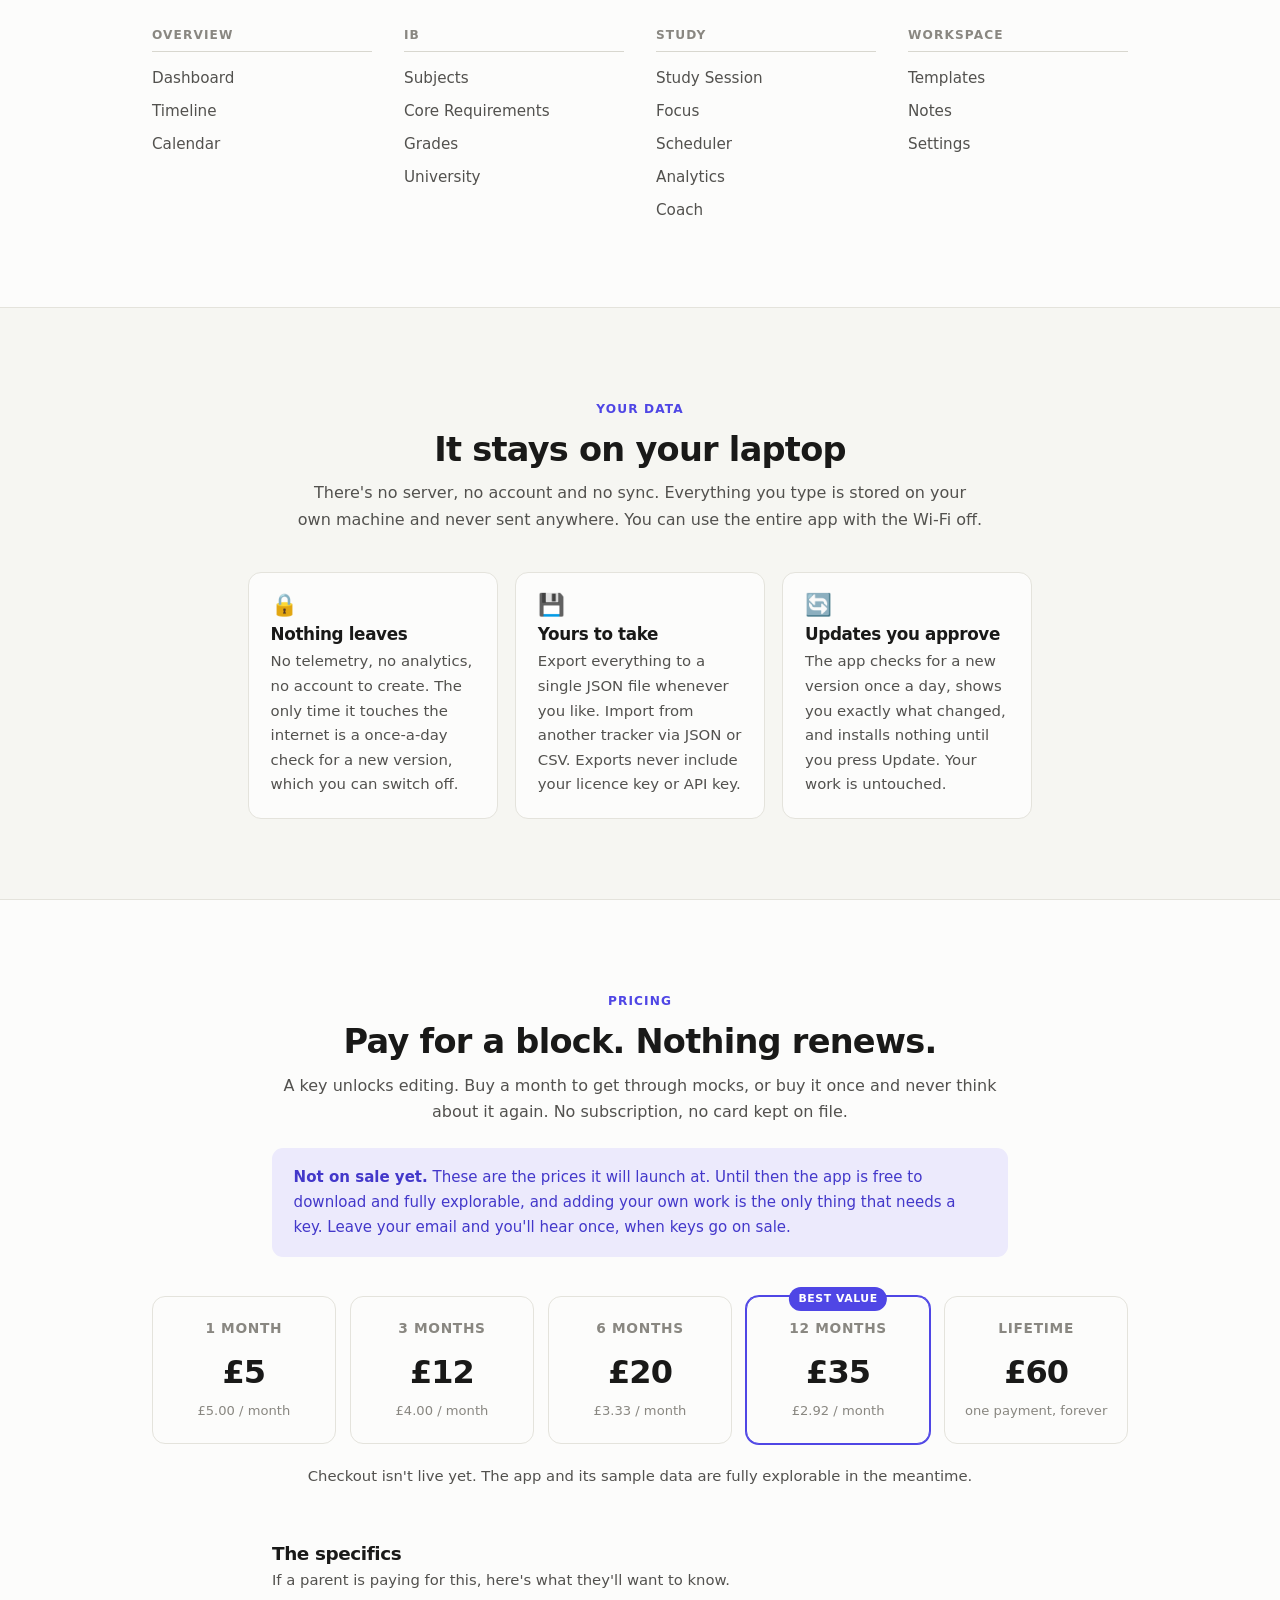
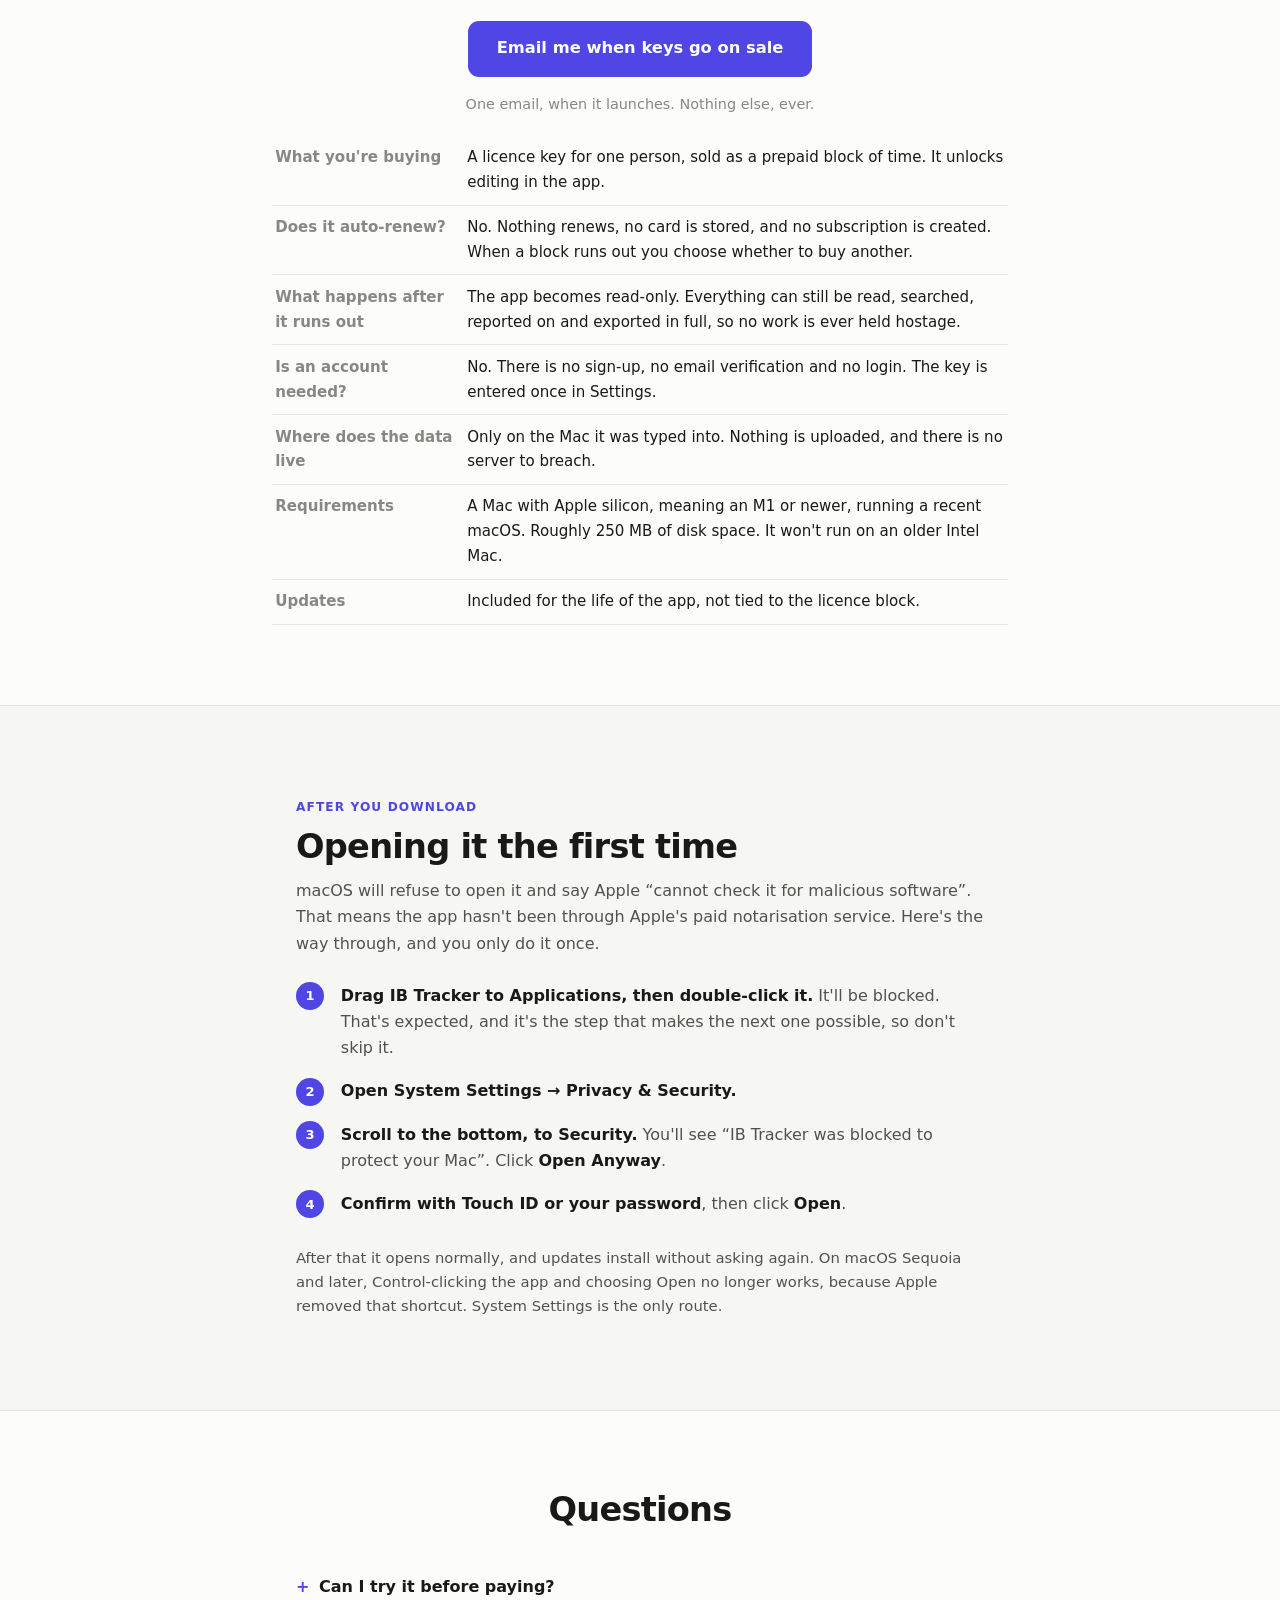
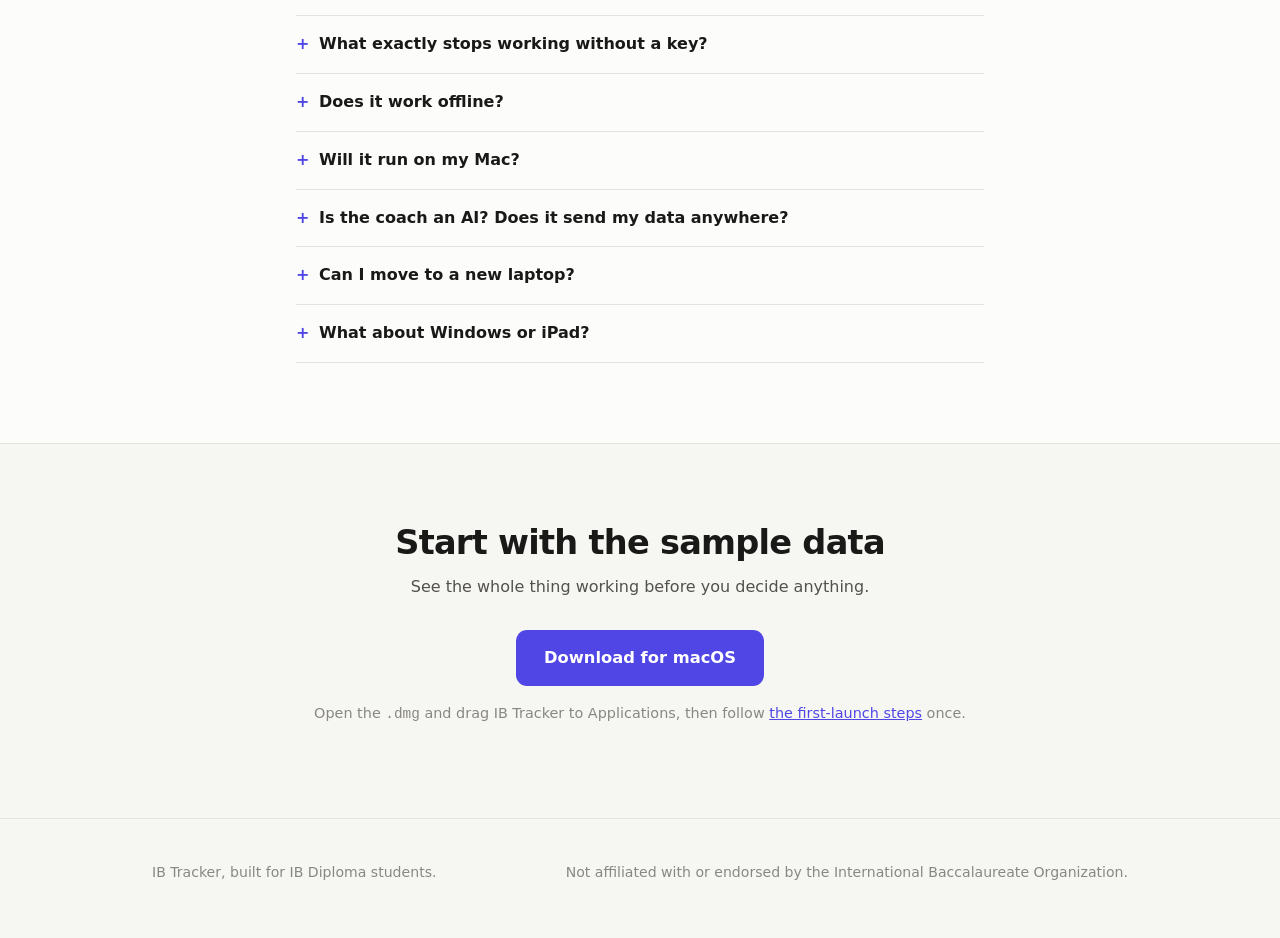
==== commit d2519f6d: "Rewrite the page in my own voice, shorter and without the dashes The copy read as machine-written: 3" ====
--- a/docs/index.html
+++ b/docs/index.html
@@ -3,8 +3,8 @@
 <head>
 <meta charset="utf-8">
 <meta name="viewport" content="width=device-width, initial-scale=1">
-<title>IB Study Tracker — your whole Diploma in one place</title>
-<meta name="description" content="Tasks, deadlines, IAs, the EE, predicted points and a study coach — one Mac app that runs entirely offline and keeps your data on your own laptop.">
+<title>IB Tracker: your whole Diploma in one place</title>
+<meta name="description" content="Tasks, deadlines, IAs, the EE, predicted points and a study coach in one Mac app. Runs entirely offline and keeps your data on your own laptop.">
 <link rel="icon" href="icon.svg" type="image/svg+xml">
 <style>
   :root{
@@ -54,8 +54,8 @@
     background:color-mix(in srgb,var(--page) 88%,transparent);border-bottom:1px solid var(--hairline)}
   .bar{display:flex;align-items:center;justify-content:space-between;gap:1rem;padding:.8rem 0}
   .brand{display:flex;align-items:center;gap:.6rem;font-weight:700;letter-spacing:-.01em}
-  /* A hexagon cut into six — the six IB subject groups. The cuts are a mask, so
-     the gaps are genuinely transparent and the mark sits on any surface in
+  /* A hexagon cut into six, for the six IB subject groups. The cuts are a mask,
+     so the gaps are genuinely transparent and the mark sits on any surface in
      either theme.
 
      It does NOT survive being shrunk: the gaps scale with everything else and
@@ -66,7 +66,7 @@
   .navlinks a{color:var(--ink-2);text-decoration:none;font-size:.925rem}
   .navlinks a:hover{color:var(--ink)}
   /* The Download button lives inside .navlinks, and `.navlinks a` outranks
-     `.btn` on specificity — so it was being painted muted grey-purple on the
+     `.btn` on specificity, so it was being painted muted grey-purple on the
      accent fill and did not read as a button at all. */
   .navlinks a.btn{color:var(--accent-ink)}
   .navlinks a.btn:hover{color:var(--accent-ink)}
@@ -81,7 +81,7 @@
   .btn-ghost:hover{background:var(--surface-2)}
   .btn[aria-disabled="true"]{background:var(--surface-3);color:var(--ink-3);
     border-color:var(--hairline);cursor:default;pointer-events:none}
-  /* White on the dark-theme accent measures 4.49:1 — just under the 4.5 needed
+  /* White on the dark-theme accent measures 4.49:1, just under the 4.5 needed
      for body-size text. Nudging only the button fill (not --accent, which would
      drag every link down with it) takes it to 4.86 and the hover to 5.88. */
   @media (prefers-color-scheme: dark){
@@ -114,6 +114,11 @@
   .band{background:var(--surface);border-block:1px solid var(--hairline)}
   .note{background:var(--accent-soft);color:var(--accent-soft-ink);
     border-radius:11px;padding:1.1rem 1.35rem;font-size:.94rem}
+
+  /* the maker note: set slightly larger and looser than body copy, because it
+     is the one place on the page a person is speaking rather than a product */
+  .maker p{font-size:1.06rem;color:var(--ink-2);max-width:38rem}
+  .maker .sig{margin-top:1.4rem;font-size:.9rem;color:var(--ink-3)}
 
   /* pricing */
   .prices{display:grid;grid-template-columns:repeat(auto-fit,minmax(10.5rem,1fr));gap:.9rem;margin-top:2.4rem}
@@ -141,29 +146,21 @@
   details[open] summary::before{content:"\2013"}
   details p{color:var(--ink-2);font-size:.95rem;margin:.55rem 0 0}
 
-  /* feature catalogue — four columns matching the app's own sidebar groups */
-  /* min() so the track can fall below 22rem on a narrow screen — a bare
-     minmax(22rem,1fr) refuses to shrink and pushes the page 1px wide. */
-  .cat-grid{display:grid;grid-template-columns:repeat(auto-fit,minmax(min(22rem,100%),1fr));
-    gap:.6rem 2.6rem;margin-top:2.6rem;align-items:start}
-  .cat-side{min-width:0}
   .steps{counter-reset:s;list-style:none;padding:0;margin:1.6rem 0 0}
   .steps li{counter-increment:s;position:relative;padding:0 0 1.05rem 2.8rem;color:var(--ink-2)}
   .steps li::before{content:counter(s);position:absolute;left:0;top:-.05rem;
     width:1.75rem;height:1.75rem;border-radius:50%;background:var(--accent);color:#fff;
     font-size:.82rem;font-weight:700;display:grid;place-items:center}
   .steps strong{color:var(--ink)}
-  .steps{counter-reset:s;list-style:none;padding:0;margin:1.6rem 0 0}
-  .steps li{counter-increment:s;position:relative;padding:0 0 1.05rem 2.6rem;color:var(--ink-2)}
-  .steps li::before{content:counter(s);position:absolute;left:0;top:-.1rem;
-    width:1.7rem;height:1.7rem;border-radius:50%;background:var(--accent);color:#fff;
-    font-size:.82rem;font-weight:700;display:grid;place-items:center}
-  .steps strong{color:var(--ink)}
-  .cat-side > .cat-col:first-child .cat-group{margin-top:0}
-  .cat-group{font-size:.76rem;font-weight:650;letter-spacing:.09em;text-transform:uppercase;
-    color:var(--ink-3);margin:1.4rem 0 0;padding-bottom:.55rem;border-bottom:1px solid var(--hairline-2)}
-  .cat-col details:last-of-type{border-bottom:none}
-  .cat-col details em{color:var(--ink-3);font-style:normal}
+
+  /* the full page list. Names only: the point is to show the shape of the app,
+     and a paragraph about each of fifteen pages is a wall nobody reads. */
+  .pagelist{display:grid;grid-template-columns:repeat(auto-fit,minmax(10rem,1fr));
+    gap:1.8rem 2rem;margin-top:2.4rem}
+  .pagelist h3{font-size:.76rem;font-weight:650;letter-spacing:.09em;text-transform:uppercase;
+    color:var(--ink-3);margin:0 0 .6rem;padding-bottom:.5rem;border-bottom:1px solid var(--hairline-2)}
+  .pagelist ul{list-style:none;padding:0;margin:0;color:var(--ink-2);font-size:.95rem}
+  .pagelist li{padding:.25rem 0}
 
   footer{border-top:1px solid var(--hairline);padding:2.6rem 0 3.4rem;color:var(--ink-3);font-size:.88rem}
   .foot{display:flex;justify-content:space-between;gap:1rem;flex-wrap:wrap}
@@ -203,8 +200,8 @@
   <h1>Your whole Diploma,<br>in one place.</h1>
   <p class="lede">
     Every IA, the EE, TOK deadlines, CAS, your predicted points and the exam
-    countdown — tracked in one Mac app that works completely offline and keeps
-    your data on your own laptop.
+    countdown, in one Mac app. It runs offline and keeps your data on your
+    own laptop.
   </p>
   <div class="cta-row">
     <a class="btn btn-lg" href="https://github.com/ib-tracker/ib-tracker.github.io/releases/latest/download/IB.Tracker.dmg">Download for macOS</a>
@@ -214,59 +211,25 @@
     Free to download · M1 Macs and newer · No account, no sign-up, no internet needed
   </p>
   <p class="cta-note">
-    First launch needs one extra step — <a href="#firstrun">how to open it</a>.
-    macOS blocks apps that aren't from the App Store until you allow them, once.
+    First launch takes one extra step, because the app isn't from the App Store.
+    <a href="#firstrun">Here's how to open it</a>.
   </p>
 
   <figure class="shot-wrap">
     <img class="shot" src="img/dashboard.png" width="1600" height="1075" alt="The IB Tracker dashboard showing an exam countdown, today's tasks, study streak and XP level.">
-    <figcaption>The Dashboard — today, overdue, upcoming, and how long you've actually got.</figcaption>
+    <figcaption>Today, overdue, upcoming, and how long you've actually got.</figcaption>
   </figure>
 </div>
 
-<!-- ───────────────────── read-only, stated up front ───────────────────── -->
+<!-- ───────────────── what the free version is, stated up front ───────────────── -->
 <div class="wrap narrow" style="margin-bottom:1rem">
   <div class="note">
-    <strong>Worth knowing before you install.</strong> The app is free to
-    download and comes with a full set of sample data, so you can click through
-    everything before deciding. Adding <em>your own</em> work needs a licence key.
-    Without one it stays fully readable, searchable and exportable — nothing you
-    put in is ever locked away from you.
+    <strong>Free to download, sample data included</strong>, so you can click
+    through the whole app first. Adding <em>your own</em>
+    work needs a licence key. Without one everything you've already put in stays
+    readable, searchable and exportable.
   </div>
 </div>
-
-<!-- ─────────────────── after you download ─────────────────── -->
-<section id="firstrun" class="band">
-  <div class="wrap narrow">
-    <p class="eyebrow">After you download</p>
-    <h2>Opening it the first time</h2>
-    <p class="muted">
-      macOS will refuse to open it and say Apple &ldquo;cannot check it for
-      malicious software&rdquo;. That means the app hasn't been through Apple's
-      paid notarisation service &mdash; not that anything is wrong with it.
-      Here's the way through, and you only do it once.
-    </p>
-
-    <ol class="steps">
-      <li><strong>Drag IB Tracker to Applications, then double-click it.</strong>
-          It'll be blocked. That's expected &mdash; and it's the step that makes
-          the next one possible, so don't skip it.</li>
-      <li><strong>Open System Settings &rarr; Privacy &amp; Security.</strong></li>
-      <li><strong>Scroll to the bottom, to Security.</strong> You'll see
-          &ldquo;IB Tracker was blocked to protect your Mac&rdquo;. Click
-          <strong>Open Anyway</strong>.</li>
-      <li><strong>Confirm with Touch ID or your password</strong>, then click
-          <strong>Open</strong>.</li>
-    </ol>
-
-    <p class="small muted">
-      After that it opens normally, and updates install without asking again.
-      On macOS Sequoia and later, Control-clicking the app and choosing Open no
-      longer works &mdash; Apple removed that shortcut, so System Settings is the
-      only route.
-    </p>
-  </div>
-</section>
 
 <!-- ───────────────────────── features ───────────────────────── -->
 <section id="features">
@@ -284,7 +247,7 @@
       <div class="card"><span class="ico">📋</span><h3>Tasks that fit the IB</h3>
         <p>Categorise by IA, EE, TOK, CAS, exam prep or university work. Set predecessors so revision can't start before the notes exist.</p></div>
       <div class="card"><span class="ico">🎯</span><h3>Grades &amp; predicted points</h3>
-        <p>Current and target grades per subject, the TOK/EE core-points matrix, and a diploma-target calculator showing which subject gains you the most.</p></div>
+        <p>Current and target grades per subject, the TOK/EE core-points matrix, and a calculator showing which subject gains you the most.</p></div>
       <div class="card"><span class="ico">🎓</span><h3>University tracking</h3>
         <p>Applications, deadlines, offer conditions per subject, required HL totals, and your own quick links to Common App or BridgeU.</p></div>
       <div class="card"><span class="ico">⏱️</span><h3>Focus timer</h3>
@@ -292,7 +255,7 @@
       <div class="card"><span class="ico">🔥</span><h3>XP, levels and streaks</h3>
         <p>Earn XP for finishing tasks on time and logging real study minutes, with a streak multiplier. Never-ending levels and ranks.</p></div>
       <div class="card"><span class="ico">🖨️</span><h3>Progress reports</h3>
-        <p>A print-ready PDF for any date range — highlights, study activity, grade snapshot and next deadlines. Useful when someone asks how it's going.</p></div>
+        <p>A print-ready PDF for any date range: highlights, study activity, grade snapshot and next deadlines. Useful when someone asks how it's going.</p></div>
     </div>
   </div>
 </section>
@@ -309,7 +272,7 @@
       </p>
       <ul>
         <li>Busy blocks repeat on any set of days, with an optional end date</li>
-        <li>Travel time either side — school 8–3 with an hour's commute really blocks 7–4</li>
+        <li>Travel time either side, so school 8 to 3 with an hour's commute really blocks 7 to 4</li>
         <li>Respects your daily hours, your deadlines and task predecessors</li>
         <li>Drag and drop anything it gets wrong</li>
       </ul>
@@ -328,13 +291,13 @@
       <h2>Ask it what to do next</h2>
       <p class="muted">
         A study coach that can see your real tasks, deadlines, grades and habits.
-        It works offline out of the box — no API key, no account.
+        It works offline out of the box, with no API key and no account.
       </p>
       <ul>
-        <li>“What should I work on now?” — answered from your actual deadlines</li>
+        <li>“What should I work on now?”, answered from your actual deadlines</li>
         <li>Give it commands: <em>set all my exam prep tasks to high priority</em></li>
         <li>Paste a whole list of tasks and it adds them at once</li>
-        <li>Every change is shown as a preview you confirm first — nothing happens behind your back</li>
+        <li>Every change appears as a preview you confirm first, so nothing happens behind your back</li>
         <li>Optionally add your own OpenRouter key for full AI chat</li>
       </ul>
     </div>
@@ -351,7 +314,7 @@
       <p class="eyebrow">Analytics</p>
       <h2>Where the time actually went</h2>
       <p class="muted">
-        Not vanity charts — the ones that change what you do next week.
+        The charts that change what you do next week.
       </p>
       <ul>
         <li>Workload forecast against the hours you really have</li>
@@ -366,85 +329,63 @@
   </div>
 </section>
 
+<!-- ───────────────────────── who made it ───────────────────────── -->
+<section>
+  <div class="wrap narrow maker">
+    <p class="eyebrow">Why this exists</p>
+    <h2>I'm an IB student. I built this for myself first.</h2>
+    <p>
+      The planners I tried all wanted me to describe the Diploma as a generic
+      project full of generic tasks. None of them knew what an IA was, or that
+      TOK and the Extended Essay are worth three points between them, or that
+      my exam session is a fixed date I could be counting down to.
+    </p>
+    <p>
+      So I wrote the thing I wanted instead. It understands the seven-point
+      scale and core points because I needed it to, and it keeps everything on
+      my own laptop because I'd rather my grades weren't sitting on someone
+      else's server.
+    </p>
+    <p>
+      I use it every day for my own coursework, which is the only reason it
+      keeps getting better. When something annoys me while I'm using it, it
+      usually gets fixed that week.
+    </p>
+  </div>
+</section>
+
 <!-- ───────────────────── everything it does ───────────────────── -->
-<section id="everything">
+<section class="band" id="everything">
   <div class="wrap">
     <div class="narrow" style="text-align:center">
       <p class="eyebrow">Every page</p>
-      <h2>Everything it does</h2>
+      <h2>Fifteen pages in all</h2>
       <p class="muted">
-        Fifteen pages, grouped the way they're grouped in the app's own sidebar.
-        Open any of them for what's actually in there.
-      </p>
-    </div>
-
-    <div class="cat-grid">
-      <div class="cat-side">
-      <div class="cat-col">
-        <p class="cat-group">Overview</p>
-
-        <details><summary>Dashboard</summary>
-          <p>Your whole workload in one screen: a live countdown to the exam session, what's due today, what's overdue, and what's coming. Task counts across the top, your XP level and study streak down the side, and progress against your weekly study goal.</p></details>
-
-        <details><summary>Timeline</summary>
-          <p>Every open task in one list, sorted by due date. Filter by category, priority or subject, then save the combination as a view you can jump back to — "HL only", "everything due this fortnight", whatever you actually use.</p></details>
-
-        <details><summary>Calendar</summary>
-          <p>A month at a time. Click any day to see what's due then, or switch to planned work to see the sessions you've scheduled rather than the deadlines. Subject colours carry through, so a heavy week is obvious before you're in it.</p></details>
-      </div>
-      <div class="cat-col">
-        <p class="cat-group">IB</p>
-
-        <details><summary>Subjects</summary>
-          <p>Every subject as a card with its grade and how much is left. Open one for a grade ring against your target, hours studied, task progress, and any university offer conditions riding on that subject.</p></details>
-
-        <details><summary>Core Requirements</summary>
-          <p>TOK, the Extended Essay and CAS tracked separately from ordinary tasks, because the Diploma treats them separately. Progress on each, with the deadlines that come with them.</p></details>
-
-        <details><summary>Grades</summary>
-          <p>Current and target grade per subject on the seven-point scale, plus the TOK/EE core-points matrix. The diploma-target calculator shows your predicted total and — more usefully — which single subject would gain you the most points for the effort.</p></details>
-
-        <details><summary>University</summary>
-          <p>Applications with their deadlines, offer conditions broken down per subject, required HL totals shown as bars against what you're actually predicted, tuition, required materials, and linked tasks. Plus your own quick links to Common App, BridgeU or wherever you apply.</p></details>
-      </div>
-      </div>
-      <div class="cat-side">
-      <div class="cat-col">
-        <p class="cat-group">Study</p>
-
-        <details><summary>Study Session</summary>
-          <p>A focused timer with a queue. Line up what you're working through, start the clock, and it keeps running across a reload. Optional Pomodoro cycling with breaks. Everything you log feeds the analytics and your streak.</p></details>
-
-        <details><summary>Focus</summary>
-          <p>A stricter mode for when you actually need it. Set an allow-list of what you're permitting yourself, lock in, and it counts every time you leave. Today's priorities and today's plan sit alongside so you're not hunting for what's next.
-          <br><br><em>Being straight with you:</em> it locks this app and counts your leaves — it can't force-quit anything else on your Mac.</p></details>
-
-        <details><summary>Scheduler</summary>
-          <p>Drag a task onto a slot, or click the task then the slot. Auto-Schedule fits your open work around the hours you've said you have, respecting busy blocks for school, sport or anything repeating. Unscheduled tasks stay in a column beside it so nothing quietly disappears.</p></details>
-
-        <details><summary>Analytics</summary>
-          <p>Five charts: a thirty-day workload forecast against the hours you actually have, study time per day, where the time goes by subject, tasks finished per day, and estimated versus actual session length — that last one is how you find out your "one hour" IA sessions are really two.</p></details>
-
-        <details><summary>Coach</summary>
-          <p>Ask it what to do next. It reads your real tasks, deadlines and grades and answers from them, offline, with no key or internet needed. Add an OpenRouter API key and it becomes a full AI conversation instead.
-          <br><br>It never edits anything directly: every change arrives as a preview card you confirm or cancel.</p></details>
-      </div>
-      <div class="cat-col">
-        <p class="cat-group">Workspace</p>
-
-        <details><summary>Templates</summary>
-          <p>Reusable task structures. Build "IA write-up" once with its sub-tasks and deadlines, then create the whole thing in one click the next time — and the time after that.</p></details>
-
-        <details><summary>Notes</summary>
-          <p>Somewhere for what isn't a task: formulae, essay ideas, feedback from a teacher. Rich text with bold, italic, underline and lists, pinned notes, and search across everything. Saved on your computer like the rest of it.</p></details>
-
-        <details><summary>Settings</summary>
-          <p>Your subjects with their own emoji and colour, the hours you have free each day, your exam session date, weekly study goal, coach tone, light or dark, and everything to do with your data — export a backup, import one, or erase the lot.</p></details>
-      </div>
-      </div>
-    </div>
-  </div>
-</section>
+        Grouped the way they're grouped in the app's own sidebar.
+      </p>
+    </div>
+
+    <div class="pagelist">
+      <div>
+        <h3>Overview</h3>
+        <ul><li>Dashboard</li><li>Timeline</li><li>Calendar</li></ul>
+      </div>
+      <div>
+        <h3>IB</h3>
+        <ul><li>Subjects</li><li>Core Requirements</li><li>Grades</li><li>University</li></ul>
+      </div>
+      <div>
+        <h3>Study</h3>
+        <ul><li>Study Session</li><li>Focus</li><li>Scheduler</li><li>Analytics</li><li>Coach</li></ul>
+      </div>
+      <div>
+        <h3>Workspace</h3>
+        <ul><li>Templates</li><li>Notes</li><li>Settings</li></ul>
+      </div>
+    </div>
+  </div>
+</section>
+
 <!-- ───────────────────────── data ───────────────────────── -->
 <section id="data">
   <div class="wrap narrow" style="text-align:center">
@@ -474,13 +415,13 @@
       <h2>Pay for a block. Nothing renews.</h2>
       <p class="muted">
         A key unlocks editing. Buy a month to get through mocks, or buy it once
-        and forget about it — there's no subscription and no card kept on file.
+        and never think about it again. No subscription, no card kept on file.
       </p>
       <p class="note" style="text-align:left;margin-top:1.4rem">
         <strong>Not on sale yet.</strong> These are the prices it will launch at.
-        Until then the app is free to download and everything in it is readable,
-        searchable and exportable — adding your own work is what needs a key.
-        Leave your email and you'll hear once, when keys go on sale.
+        Until then the app is free to download and fully explorable, and adding
+        your own work is the only thing that needs a key. Leave your email and
+        you'll hear once, when keys go on sale.
       </p>
     </div>
 
@@ -511,7 +452,7 @@
     <div class="narrow" style="margin-top:3.4rem">
       <h3 style="font-size:1.15rem;margin-bottom:.2rem">The specifics</h3>
       <p class="small muted" style="margin-top:.2rem">
-        If someone else is paying for this, here's everything they'd reasonably want to know.
+        If a parent is paying for this, here's what they'll want to know.
       </p>
       <div style="text-align:center;margin-top:1.8rem">
       <a class="btn btn-lg" id="waitlist-btn" href="https://forms.gle/1g1ohwxmRNSVuDug8"
@@ -522,23 +463,55 @@
     <table class="specs">
         <tr><th>What you're buying</th><td>A licence key for one person, sold as a prepaid block of time. It unlocks editing in the app.</td></tr>
         <tr><th>Does it auto-renew?</th><td>No. Nothing renews, no card is stored, and no subscription is created. When a block runs out you choose whether to buy another.</td></tr>
-        <tr><th>What happens after it runs out</th><td>The app becomes read-only. Everything can still be read, searched, reported on and exported in full — no work is ever held hostage.</td></tr>
+        <tr><th>What happens after it runs out</th><td>The app becomes read-only. Everything can still be read, searched, reported on and exported in full, so no work is ever held hostage.</td></tr>
         <tr><th>Is an account needed?</th><td>No. There is no sign-up, no email verification and no login. The key is entered once in Settings.</td></tr>
         <tr><th>Where does the data live</th><td>Only on the Mac it was typed into. Nothing is uploaded, and there is no server to breach.</td></tr>
-        <tr><th>Requirements</th><td>A Mac with Apple silicon — an M1 or newer — running a recent macOS. Roughly 250&nbsp;MB of disk space. It won't run on an older Intel Mac.</td></tr>
+        <tr><th>Requirements</th><td>A Mac with Apple silicon, meaning an M1 or newer, running a recent macOS. Roughly 250&nbsp;MB of disk space. It won't run on an older Intel Mac.</td></tr>
         <tr><th>Updates</th><td>Included for the life of the app, not tied to the licence block.</td></tr>
       </table>
     </div>
   </div>
 </section>
 
+<!-- ─────────────────── first launch ─────────────────── -->
+<section id="firstrun">
+  <div class="wrap narrow">
+    <p class="eyebrow">After you download</p>
+    <h2>Opening it the first time</h2>
+    <p class="muted">
+      macOS will refuse to open it and say Apple &ldquo;cannot check it for
+      malicious software&rdquo;. That means the app hasn't been through Apple's
+      paid notarisation service. Here's the way through, and you only do it once.
+    </p>
+
+    <ol class="steps">
+      <li><strong>Drag IB Tracker to Applications, then double-click it.</strong>
+          It'll be blocked. That's expected, and it's the step that makes the
+          next one possible, so don't skip it.</li>
+      <li><strong>Open System Settings &rarr; Privacy &amp; Security.</strong></li>
+      <li><strong>Scroll to the bottom, to Security.</strong> You'll see
+          &ldquo;IB Tracker was blocked to protect your Mac&rdquo;. Click
+          <strong>Open Anyway</strong>.</li>
+      <li><strong>Confirm with Touch ID or your password</strong>, then click
+          <strong>Open</strong>.</li>
+    </ol>
+
+    <p class="small muted">
+      After that it opens normally, and updates install without asking again.
+      On macOS Sequoia and later, Control-clicking the app and choosing Open no
+      longer works, because Apple removed that shortcut. System Settings is the
+      only route.
+    </p>
+  </div>
+</section>
+
 <!-- ───────────────────────── faq ───────────────────────── -->
-<section>
+<section class="band">
   <div class="wrap narrow">
     <h2 style="text-align:center;margin-bottom:1.8rem">Questions</h2>
 
     <details><summary>Can I try it before paying?</summary>
-      <p>Yes. Download it and pick “try it with sample data” on the first screen — a realistic set of tasks, grades and study sessions you can click through completely. You can clear it any time in Settings.</p></details>
+      <p>Yes. Download it and pick “try it with sample data” on the first screen, which gives you a realistic set of tasks, grades and study sessions to click through. You can clear it any time in Settings.</p></details>
 
     <details><summary>What exactly stops working without a key?</summary>
       <p>Adding and changing things. Reading, searching, filtering, the analytics, progress reports and exporting all keep working. If a key runs out, nothing is deleted and you can still take everything with you.</p></details>
@@ -548,25 +521,22 @@
 
     <details><summary>Will it run on my Mac?</summary>
       <p>If it's an <strong>M1 or newer</strong>, yes. That's every Mac sold since about 2020, and every Mac sold new today.</p>
-      <p>Not sure? Open the Apple menu in the top-left corner of your screen and choose <strong>About This Mac</strong>. If the Chip line says M1, M2, M3, M4 or similar, you're fine. If it says Intel, this won't run — sorry.</p>
-      <p>It also needs one extra step the first time you open it, because it isn't distributed through the App Store — see <a href="#firstrun">opening it the first time</a>.</p></details>
-
-    <details><summary>macOS won't let me open it — what do I do?</summary>
-      <p>One extra step the first time, because the app isn't distributed through the App Store. The steps are in <a href="#firstrun">After you download</a>, above.</p></details>
+      <p>Not sure? Open the Apple menu in the top-left corner of your screen and choose <strong>About This Mac</strong>. If the Chip line says M1, M2, M3, M4 or similar, you're fine. If it says Intel, this won't run.</p>
+      <p>It also needs one extra step the first time you open it, because it isn't distributed through the App Store. The steps are in <a href="#firstrun">opening it the first time</a>.</p></details>
 
     <details><summary>Is the coach an AI? Does it send my data anywhere?</summary>
       <p>The built-in coach runs entirely on your machine and sends nothing. If you want full AI conversations you can add your own OpenRouter API key, and only then is your study data sent to OpenRouter when you chat. The key is stored locally and is never included in backups.</p></details>
 
     <details><summary>Can I move to a new laptop?</summary>
-      <p>Export a backup from Settings, install the app on the new Mac, and import it. Your licence key is not stored in the backup file, so keep the email it came in — enter it again in Settings.</p></details>
+      <p>Export a backup from Settings, install the app on the new Mac, and import it. Your licence key is not stored in the backup file, so keep the email it came in and enter it again in Settings.</p></details>
 
     <details><summary>What about Windows or iPad?</summary>
-      <p>Not yet — this is a Mac app today. The core also runs as a plain web page in any browser, but the Mac app is the supported way to use it.</p></details>
+      <p>Not yet, this is a Mac app today. The core also runs as a plain web page in any browser, but the Mac app is the supported way to use it.</p></details>
   </div>
 </section>
 
 <!-- ───────────────────────── closing cta ───────────────────────── -->
-<section class="band" style="text-align:center">
+<section style="text-align:center">
   <div class="wrap narrow">
     <h2>Start with the sample data</h2>
     <p class="muted">See the whole thing working before you decide anything.</p>
@@ -582,7 +552,7 @@
 
 <footer>
   <div class="wrap foot">
-    <span>IB Tracker — built for IB Diploma students.</span>
+    <span>IB Tracker, built for IB Diploma students.</span>
     <span>Not affiliated with or endorsed by the International Baccalaureate Organization.</span>
   </div>
 </footer>
@@ -591,8 +561,8 @@
   /* The first-launch instructions live in a <details> so they sit with the other
      FAQ answers, but browsers scroll to a linked <details> without opening it.
      Someone arriving from "how to open it" has just been blocked by macOS and
-     would land on a collapsed section — the worst possible moment to hide the
-     answer. Open it on click, and on load for a pasted #firstrun link. */
+     would land on a collapsed section, which is the worst possible moment to
+     hide the answer. Open it on click, and on load for a pasted #firstrun link. */
   function openLinkedDetails(id) {
     var el = id && document.getElementById(id);
     if (el && el.tagName === "DETAILS") { el.open = true; return el; }
@@ -605,8 +575,8 @@
     if (href.charAt(0) === "#") { openLinkedDetails(href.slice(1)); return; }
 
     /* Downloading is the moment people hit the Gatekeeper wall, and the steps
-       are useless if they have to go looking. The link is left alone — the
-       browser starts the .dmg on its own and does not navigate — and the page
+       are useless if they have to go looking. The link is left alone, since the
+       browser starts the .dmg on its own and does not navigate, and the page
        moves to the instructions underneath it. */
     if (href.indexOf("/releases/latest/download/") !== -1) {
       var target = document.getElementById("firstrun");
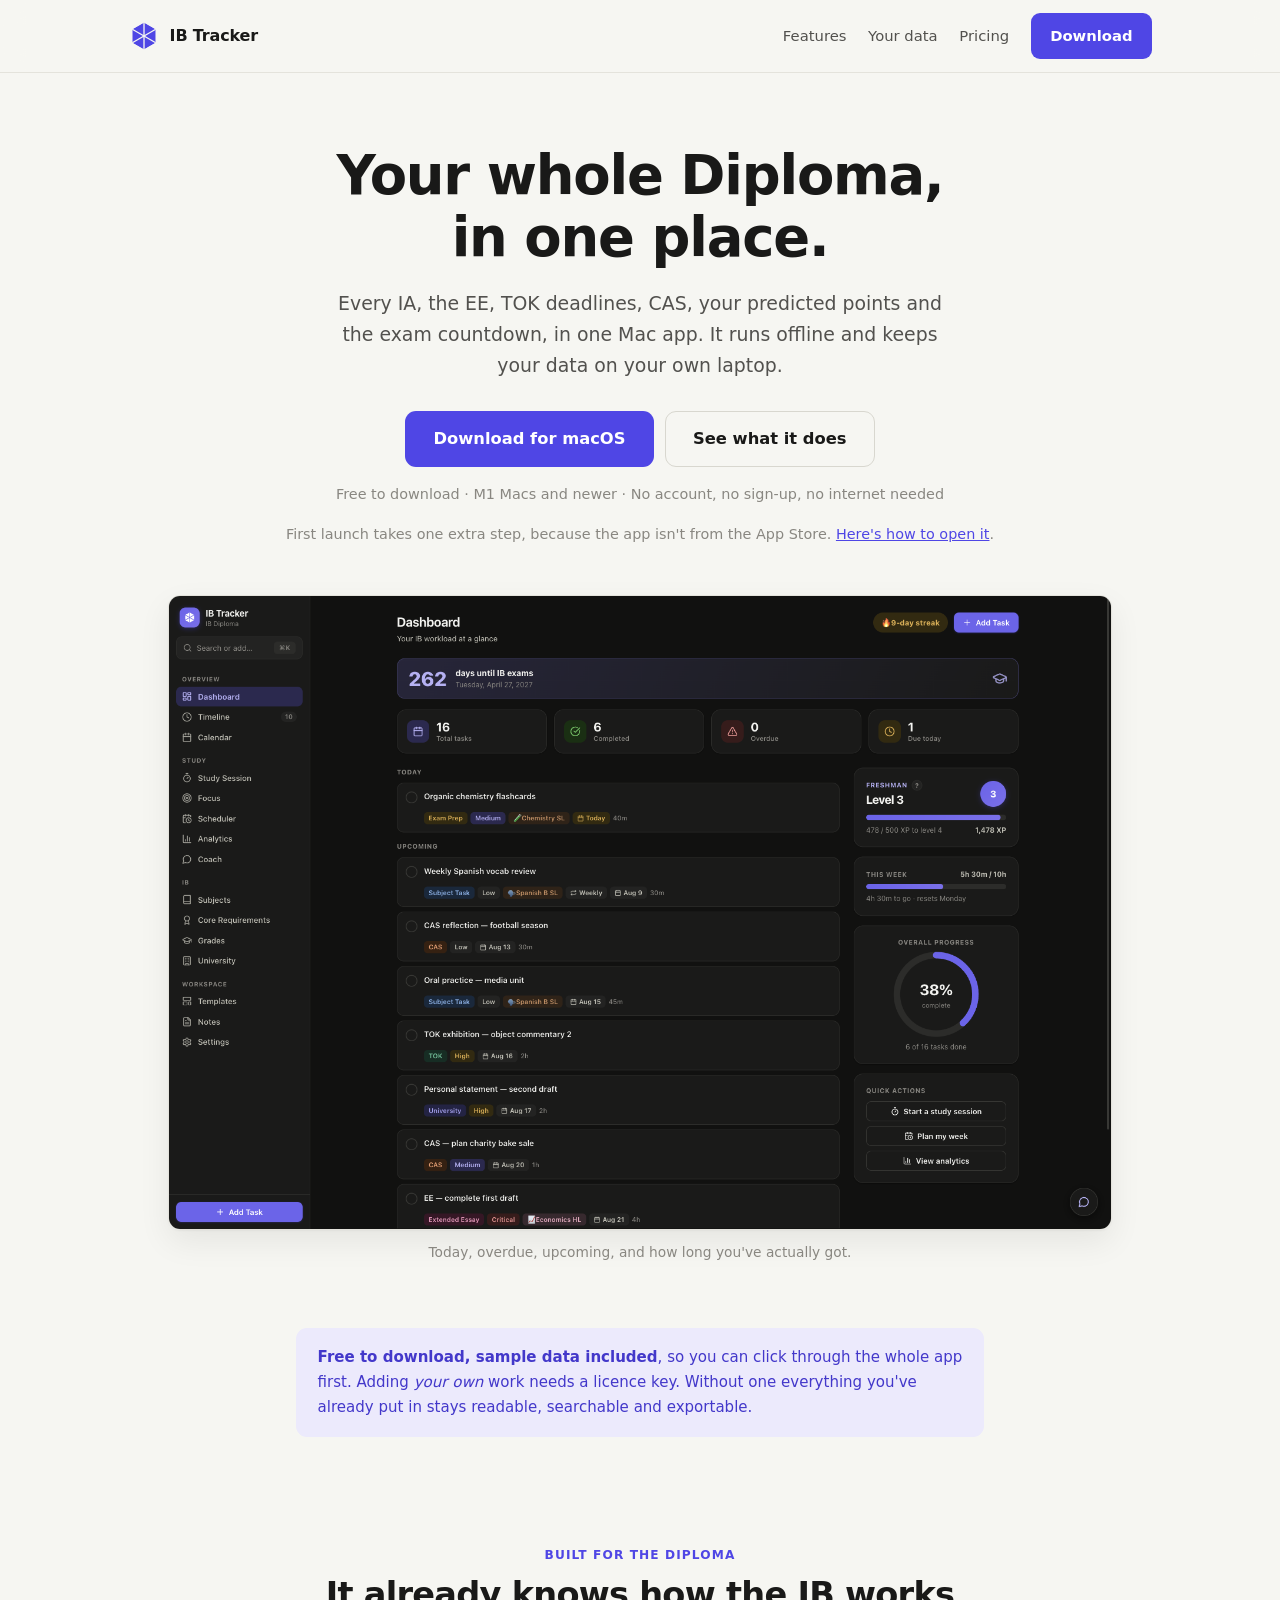
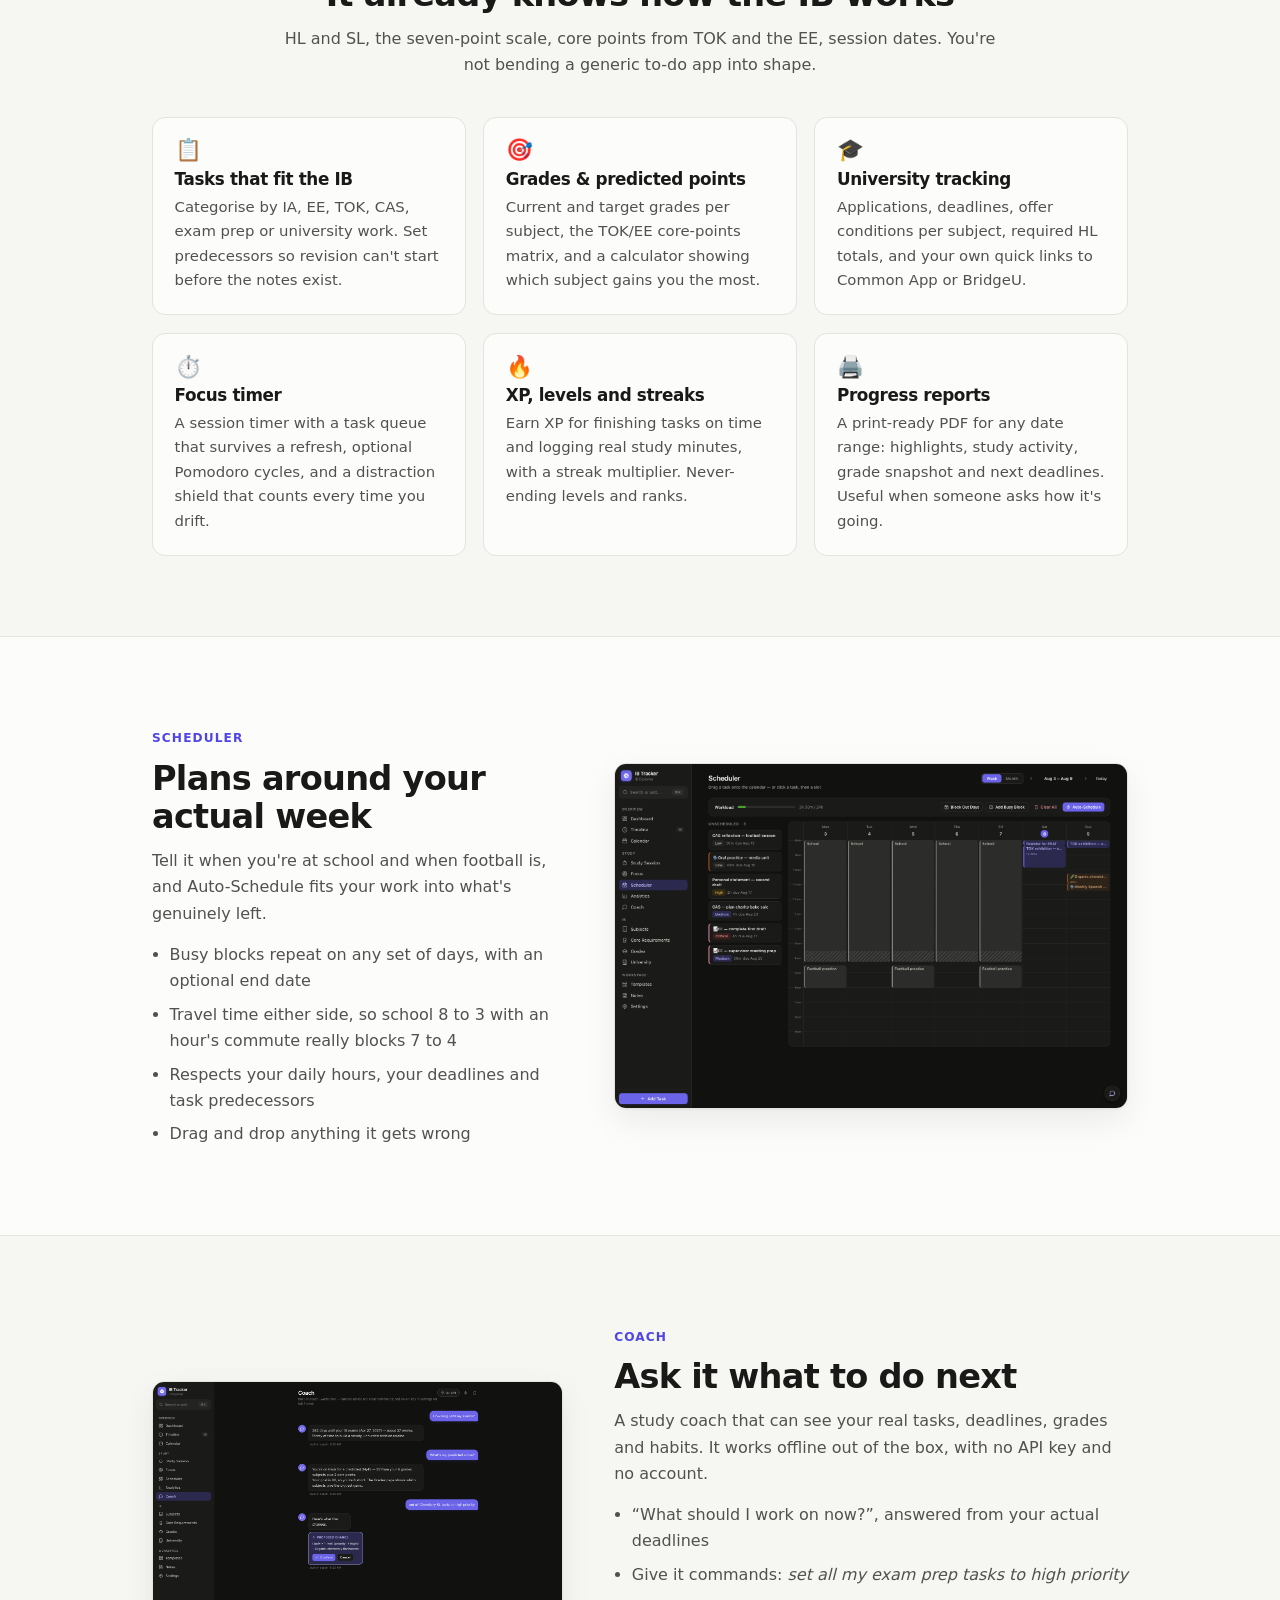
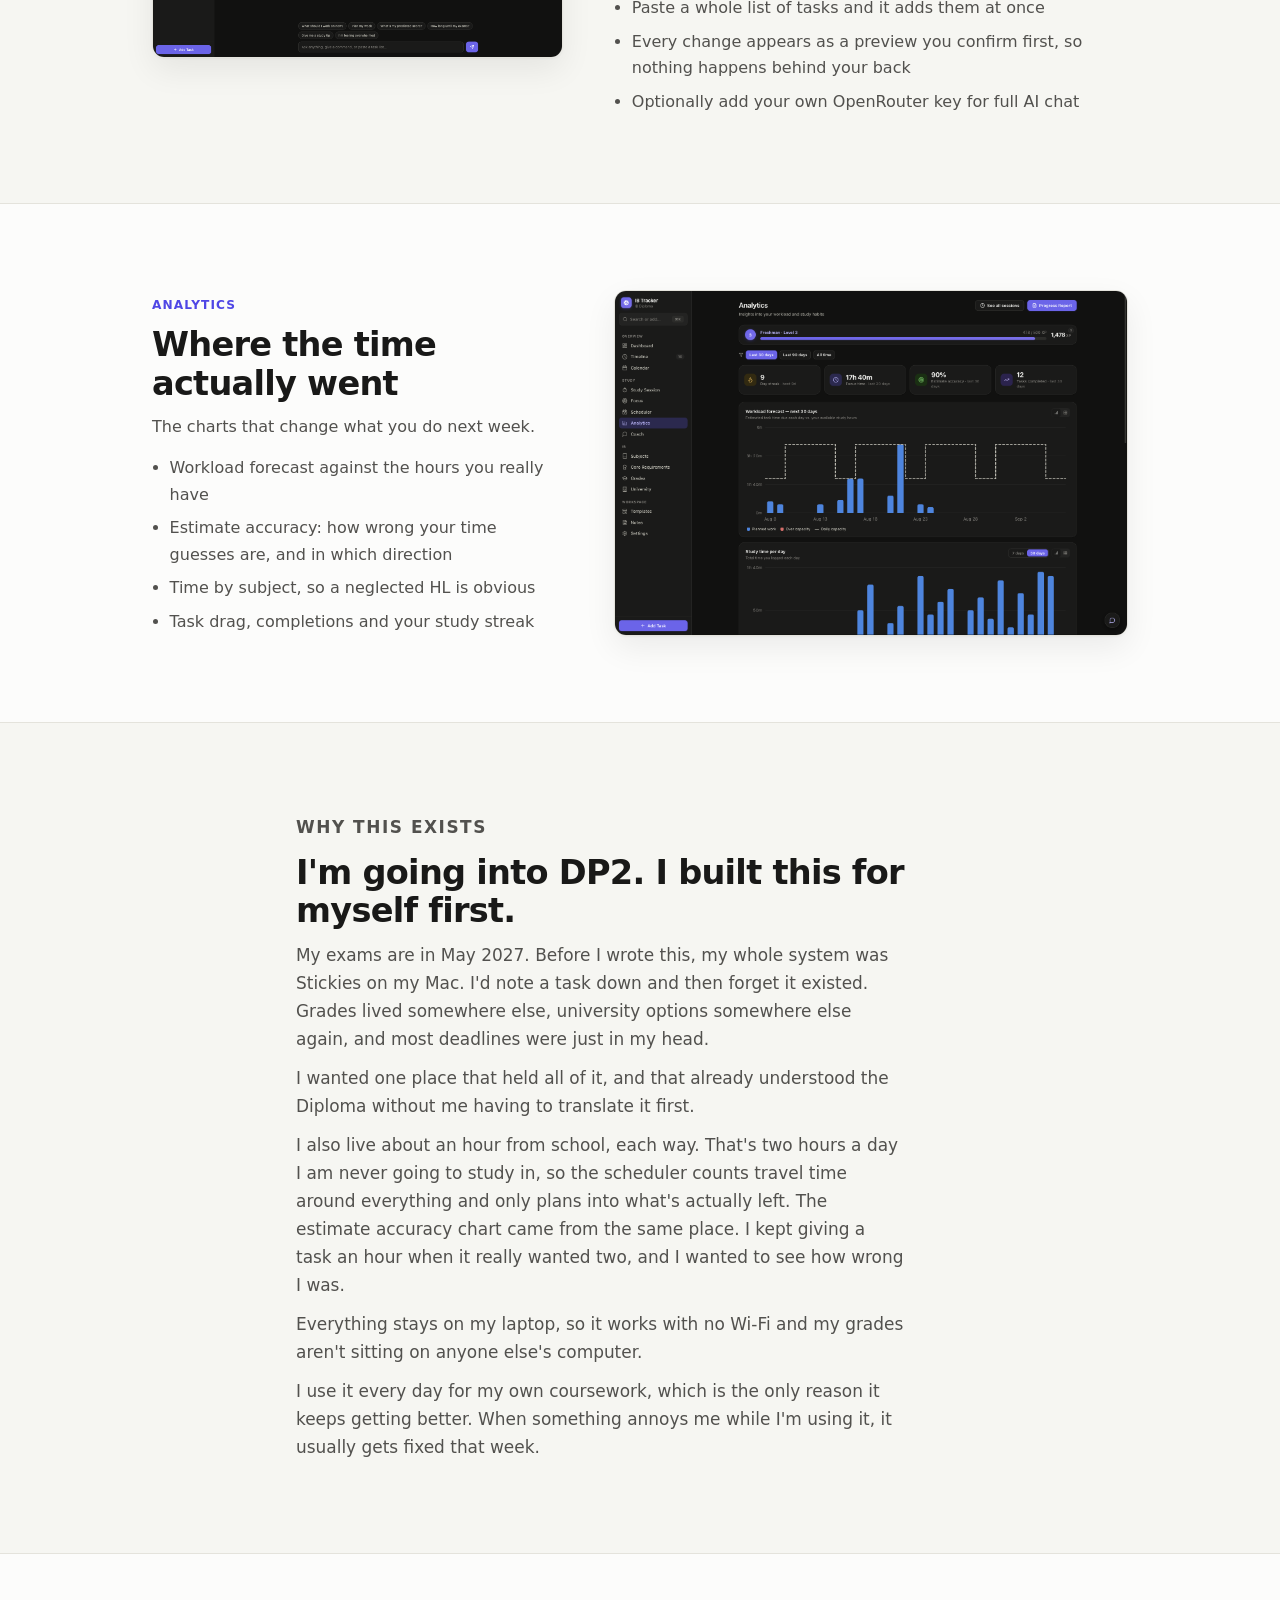
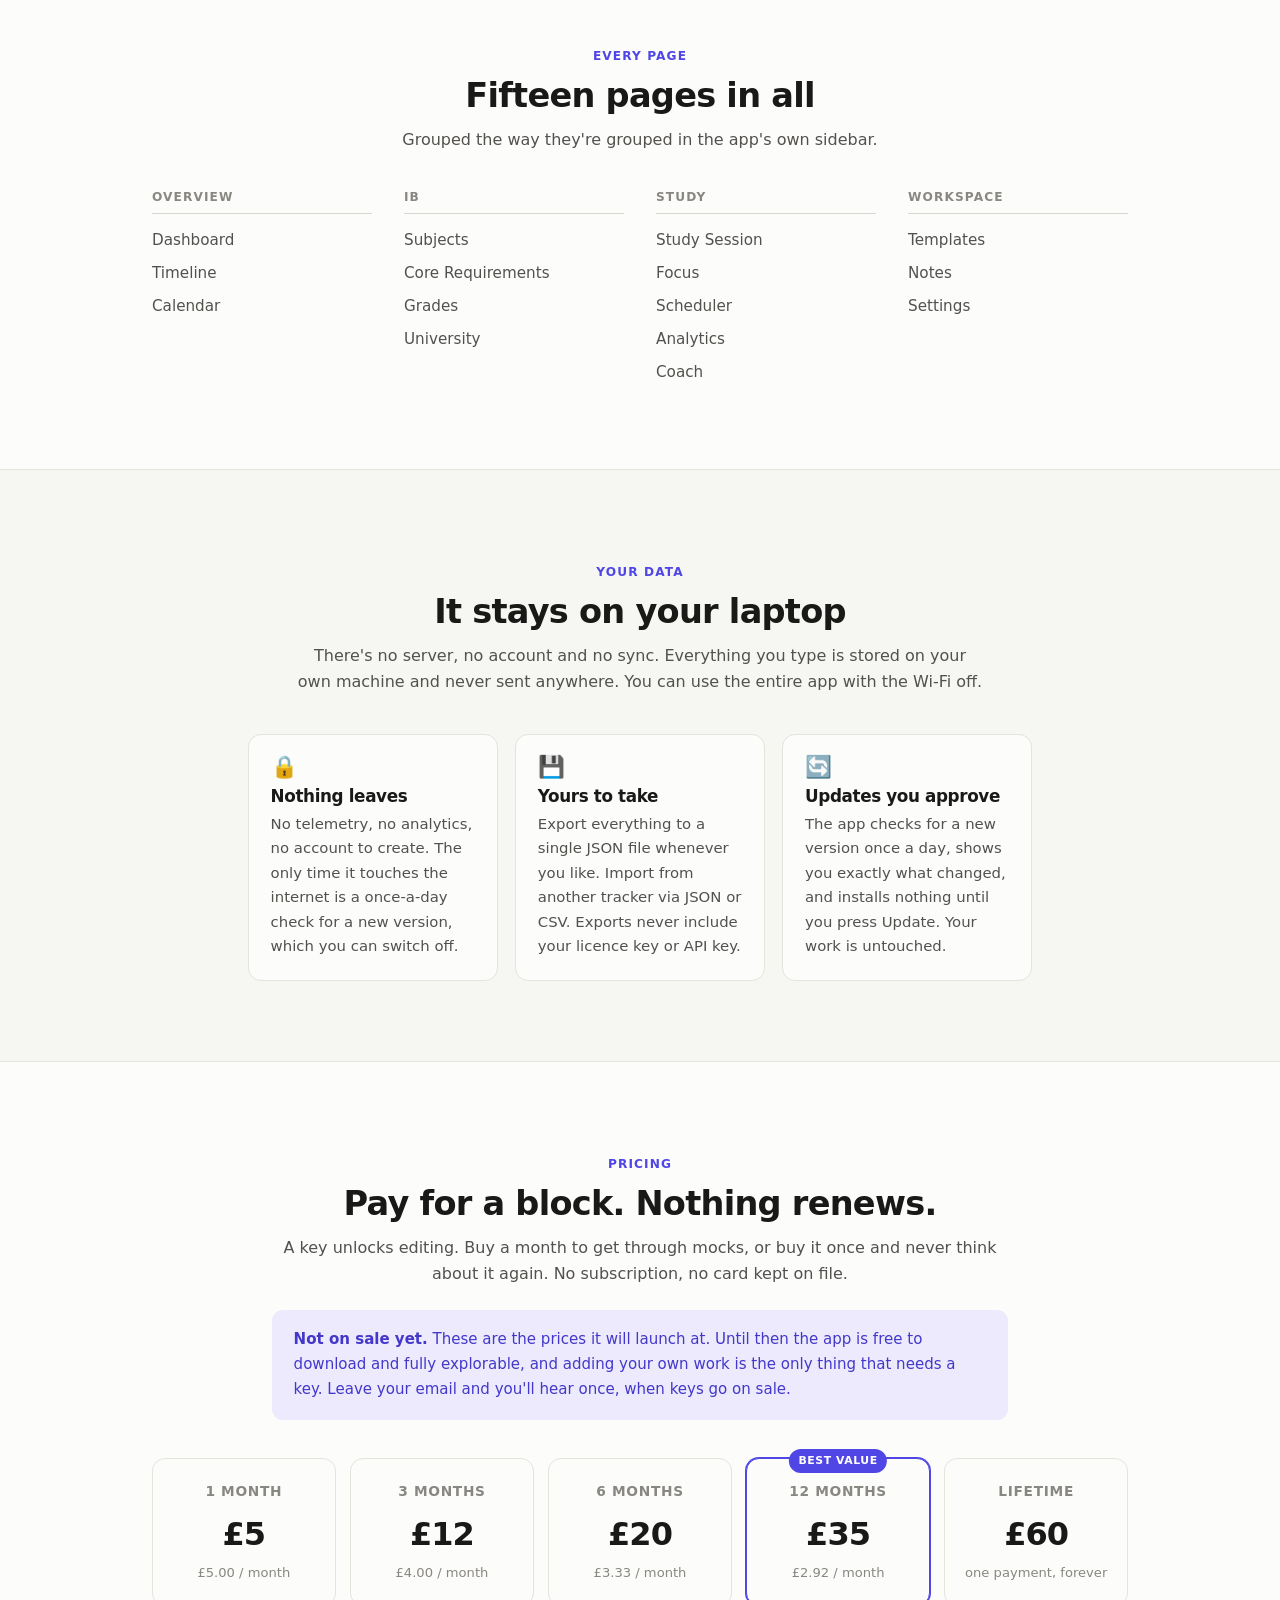
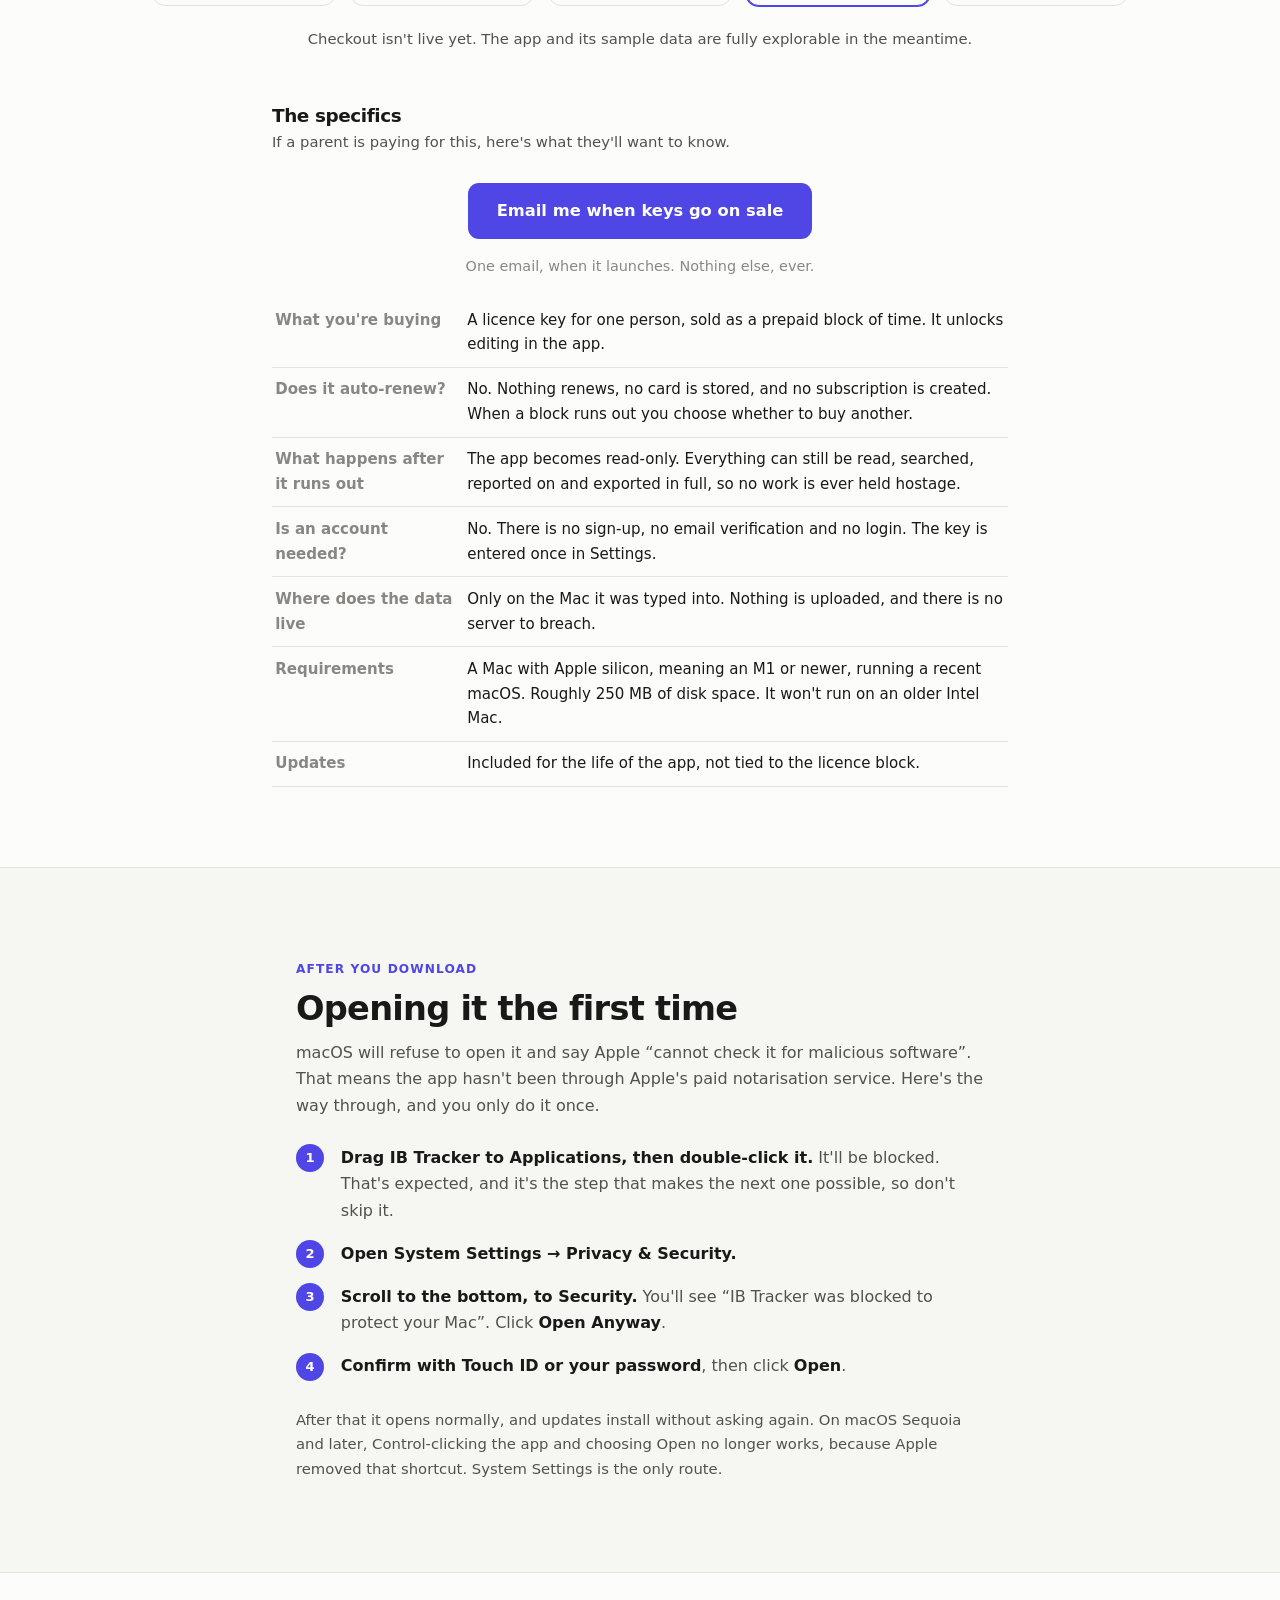
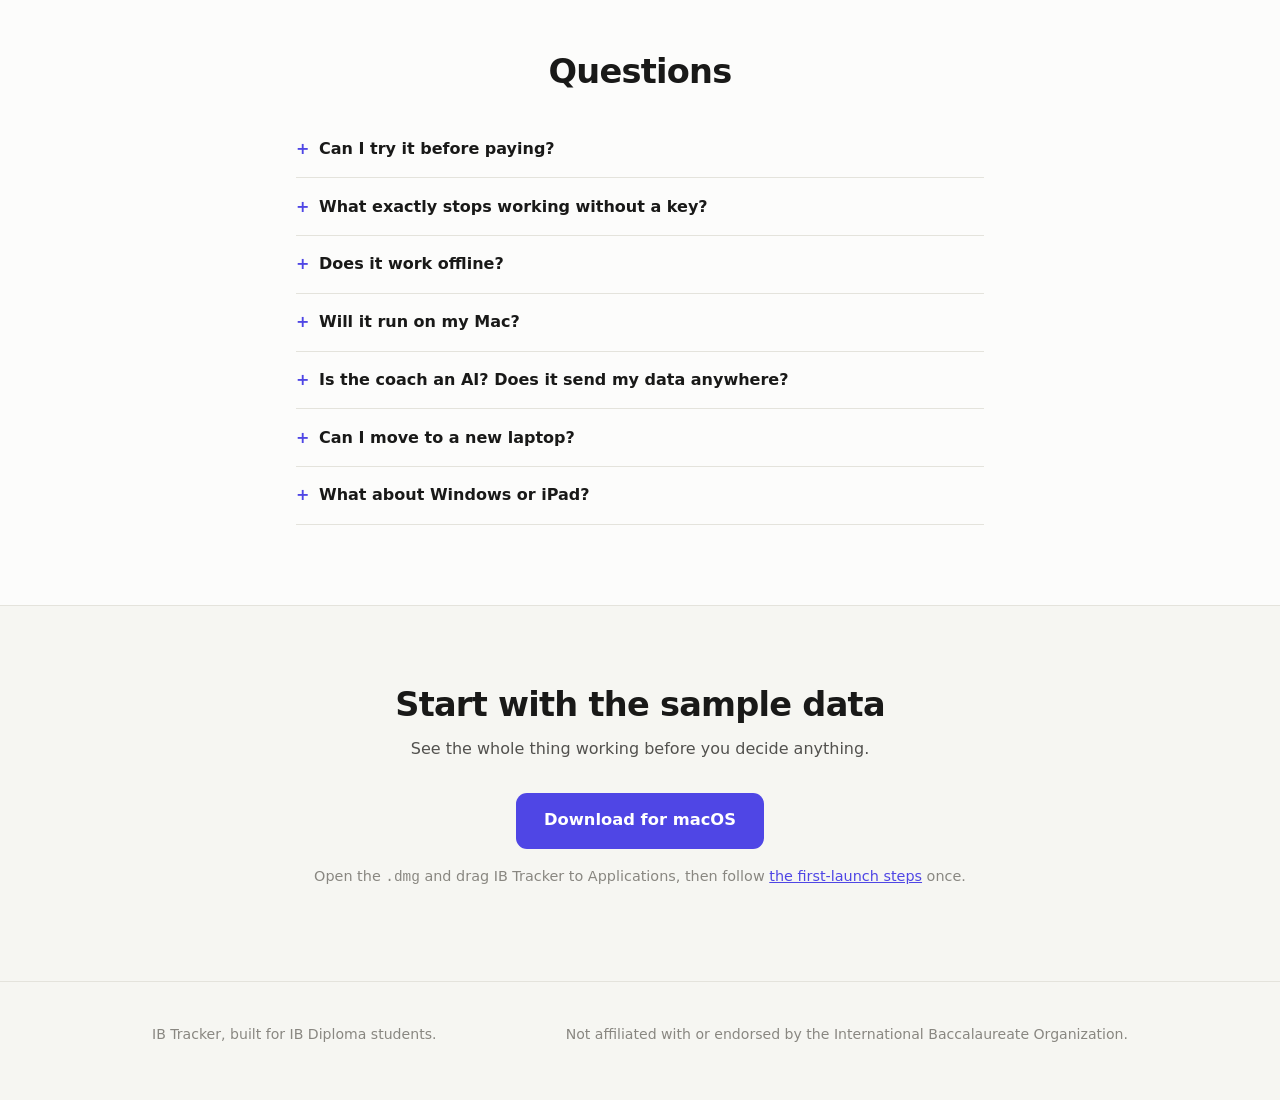
==== commit 1e7ce4a3: "Replace the invented backstory with the real one The "why this exists" section claimed I'd tried oth" ====
--- a/docs/index.html
+++ b/docs/index.html
@@ -333,18 +333,27 @@
 <section>
   <div class="wrap narrow maker">
     <p class="eyebrow">Why this exists</p>
-    <h2>I'm an IB student. I built this for myself first.</h2>
+    <h2>I'm going into DP2. I built this for myself first.</h2>
     <p>
-      The planners I tried all wanted me to describe the Diploma as a generic
-      project full of generic tasks. None of them knew what an IA was, or that
-      TOK and the Extended Essay are worth three points between them, or that
-      my exam session is a fixed date I could be counting down to.
+      My exams are in May 2027. Before I wrote this, my whole system was
+      Stickies on my Mac. I'd note a task down and then forget it existed.
+      Grades lived somewhere else, university options somewhere else again,
+      and most deadlines were just in my head.
     </p>
     <p>
-      So I wrote the thing I wanted instead. It understands the seven-point
-      scale and core points because I needed it to, and it keeps everything on
-      my own laptop because I'd rather my grades weren't sitting on someone
-      else's server.
+      I wanted one place that held all of it, and that already understood the
+      Diploma without me having to translate it first.
+    </p>
+    <p>
+      I also live about an hour from school, each way. That's two hours a day
+      I am never going to study in, so the scheduler counts travel time around
+      everything and only plans into what's actually left. The estimate
+      accuracy chart came from the same place. I kept giving a task an hour
+      when it really wanted two, and I wanted to see how wrong I was.
+    </p>
+    <p>
+      Everything stays on my laptop, so it works with no Wi-Fi and my grades
+      aren't sitting on anyone else's computer.
     </p>
     <p>
       I use it every day for my own coursework, which is the only reason it
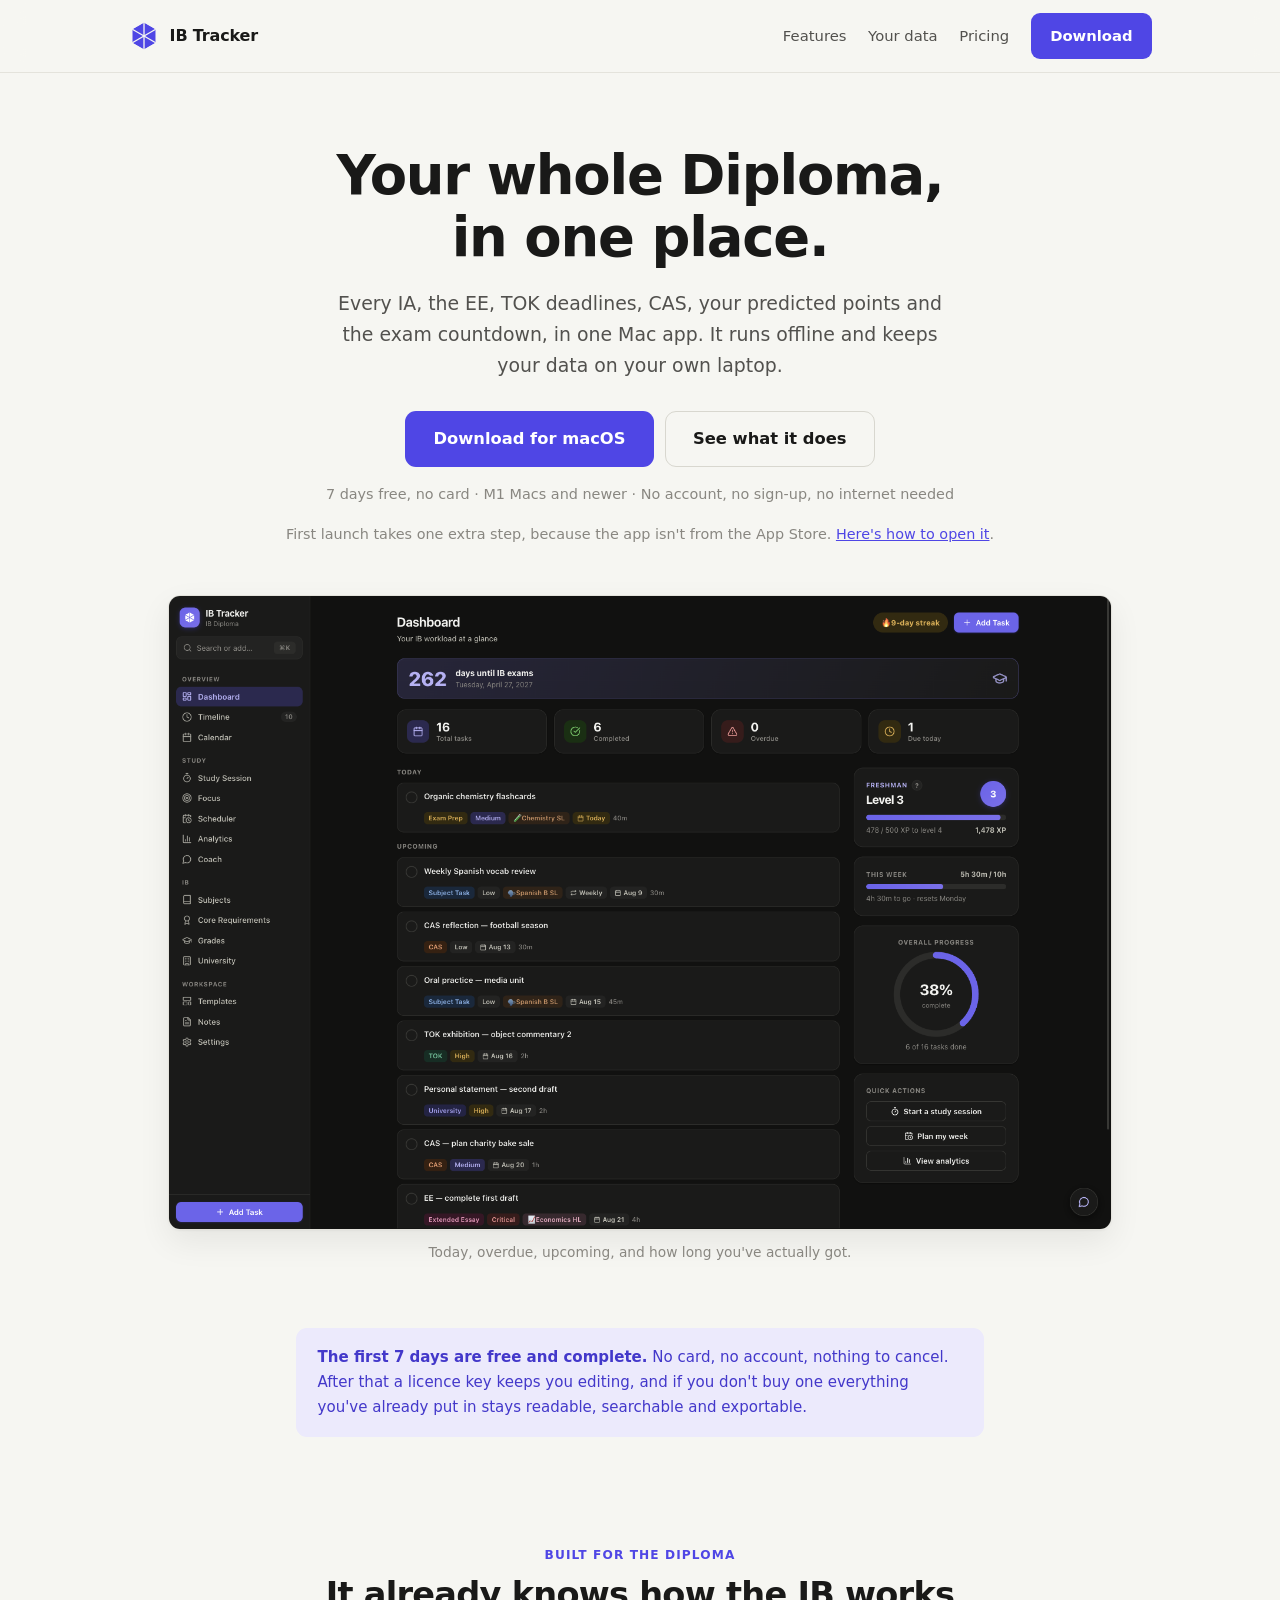
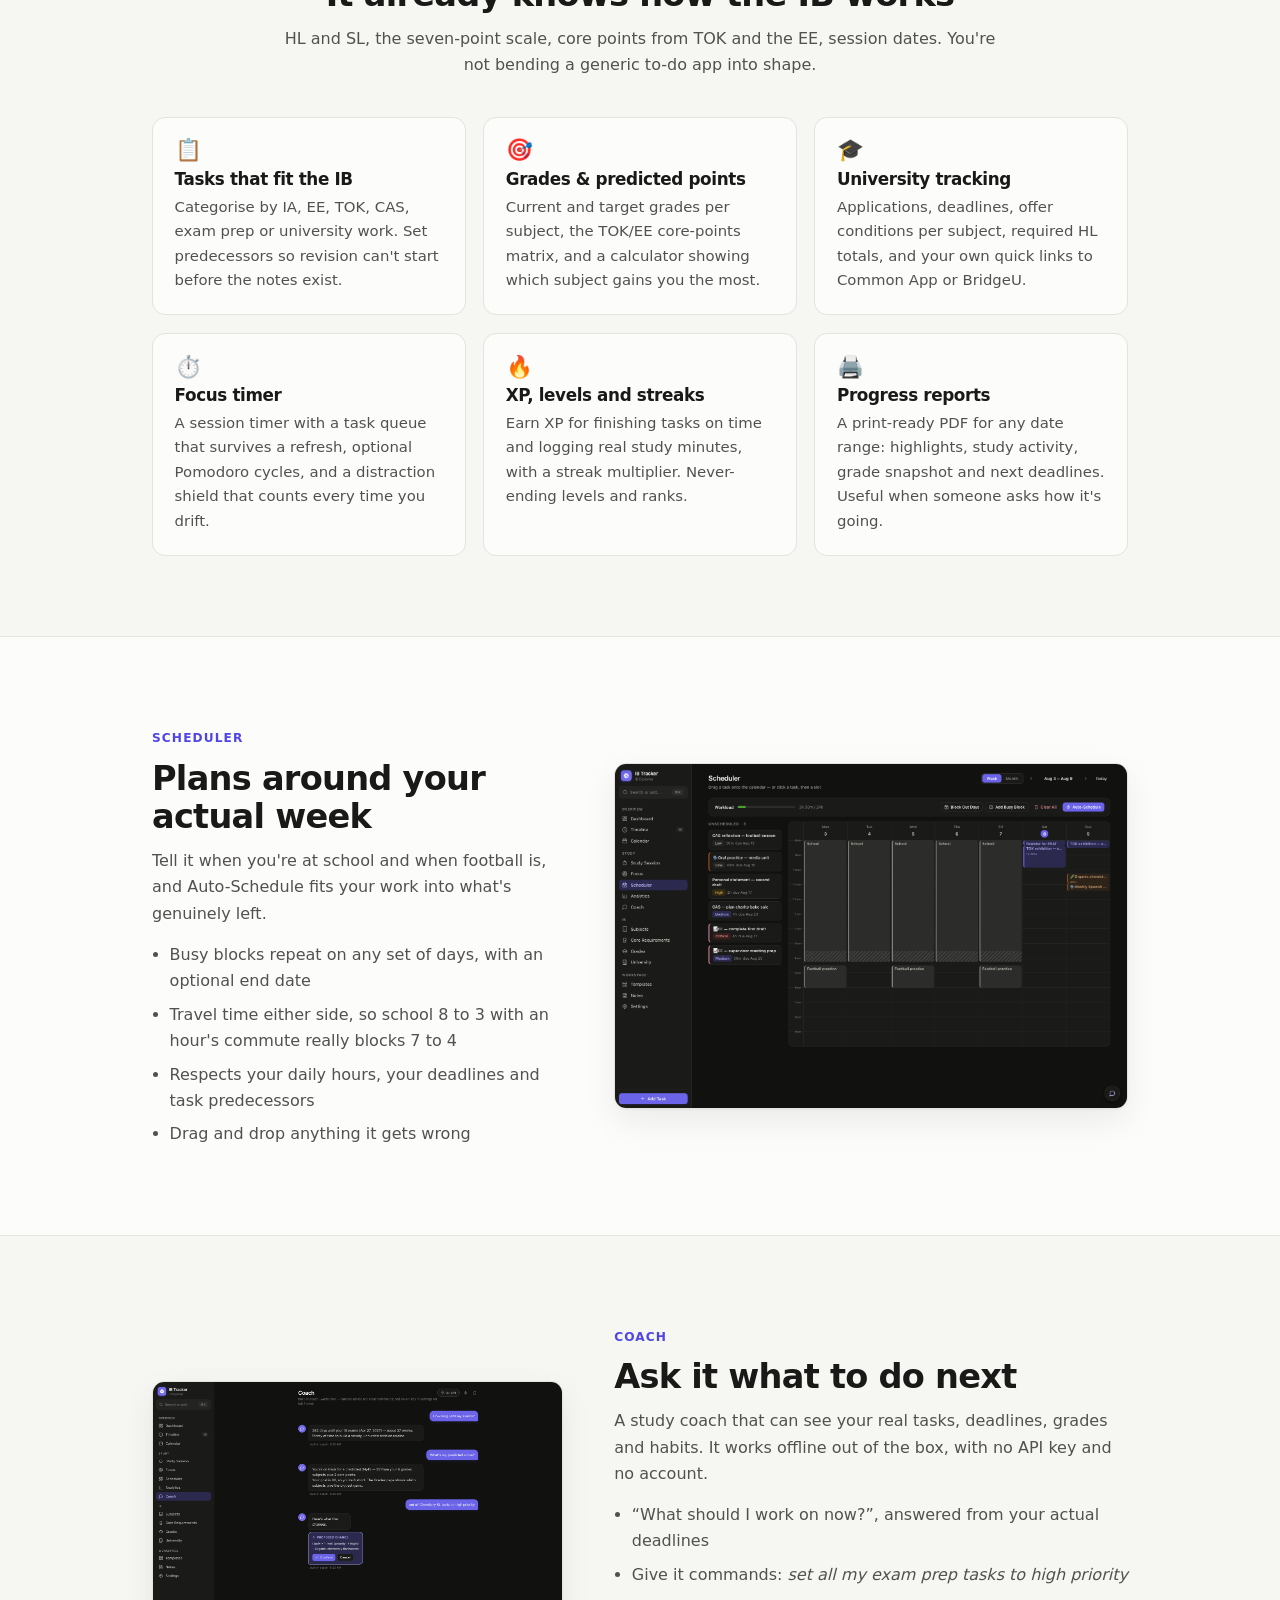
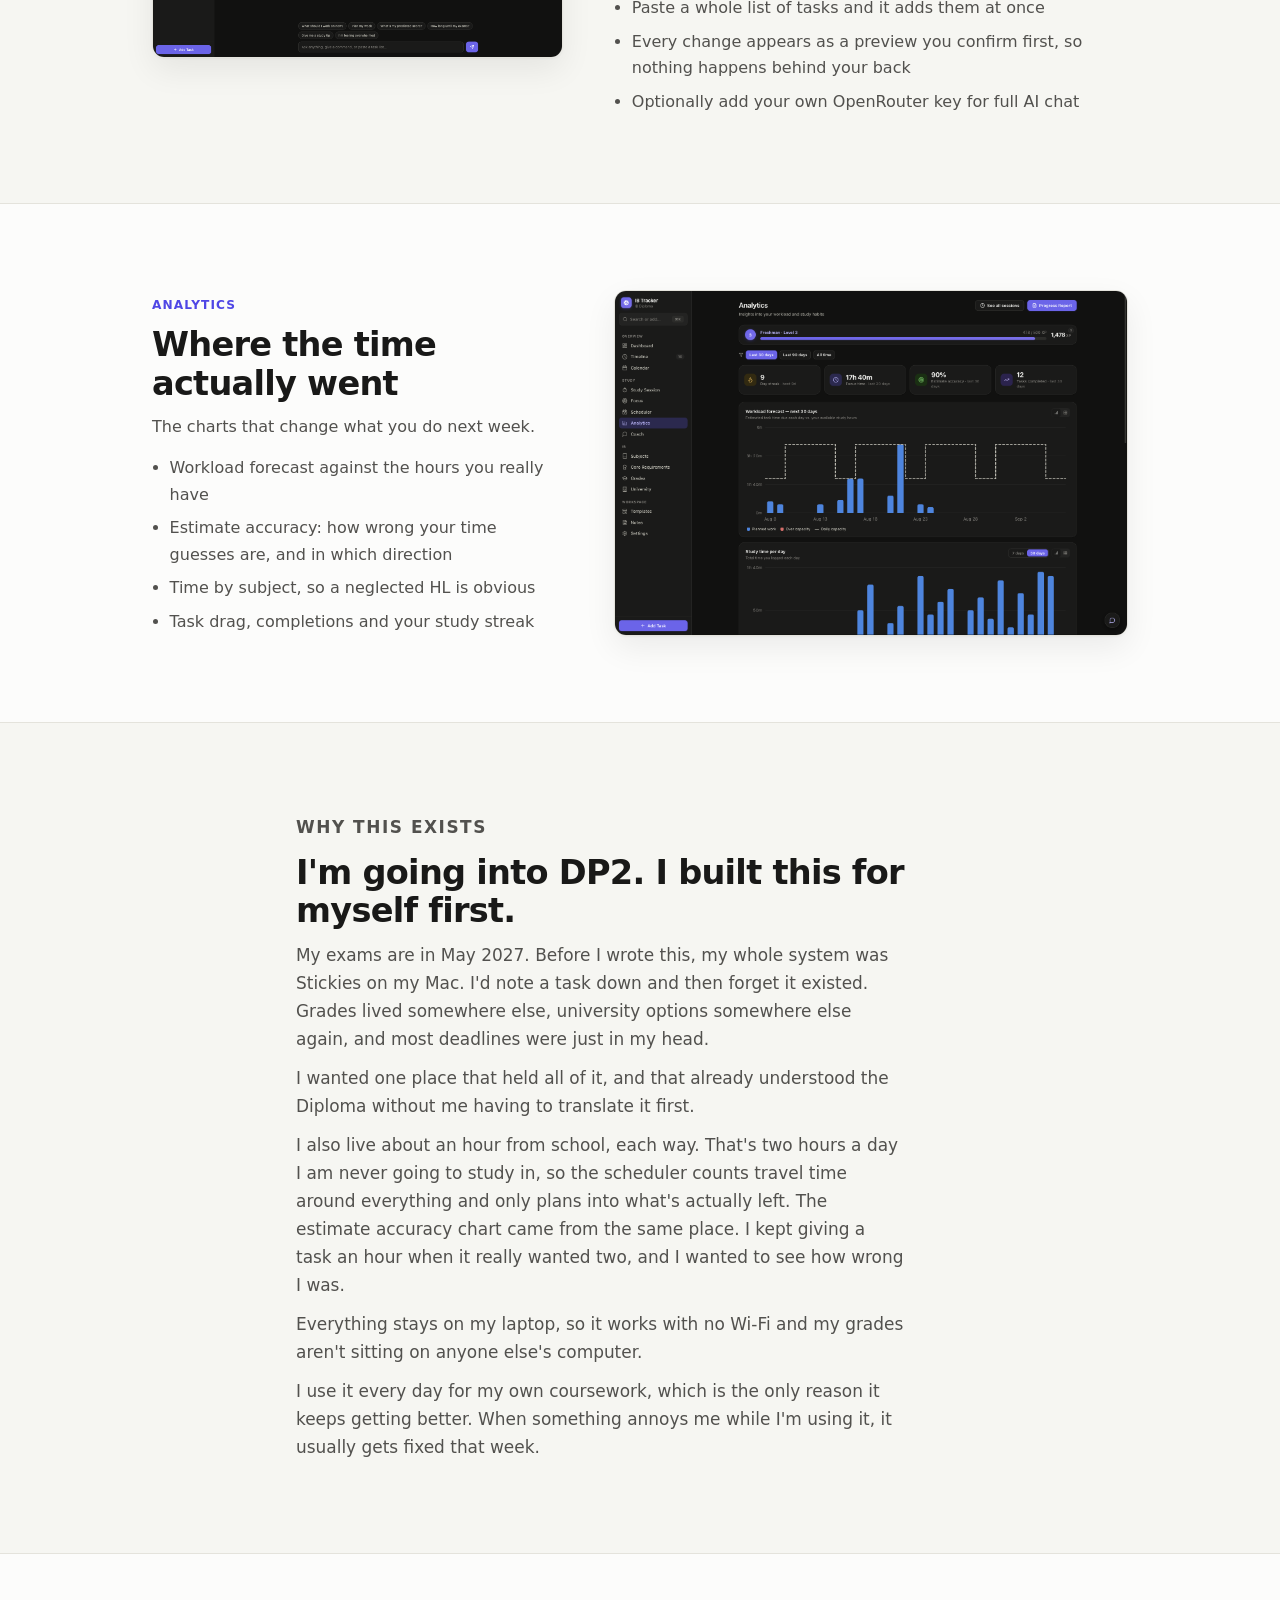
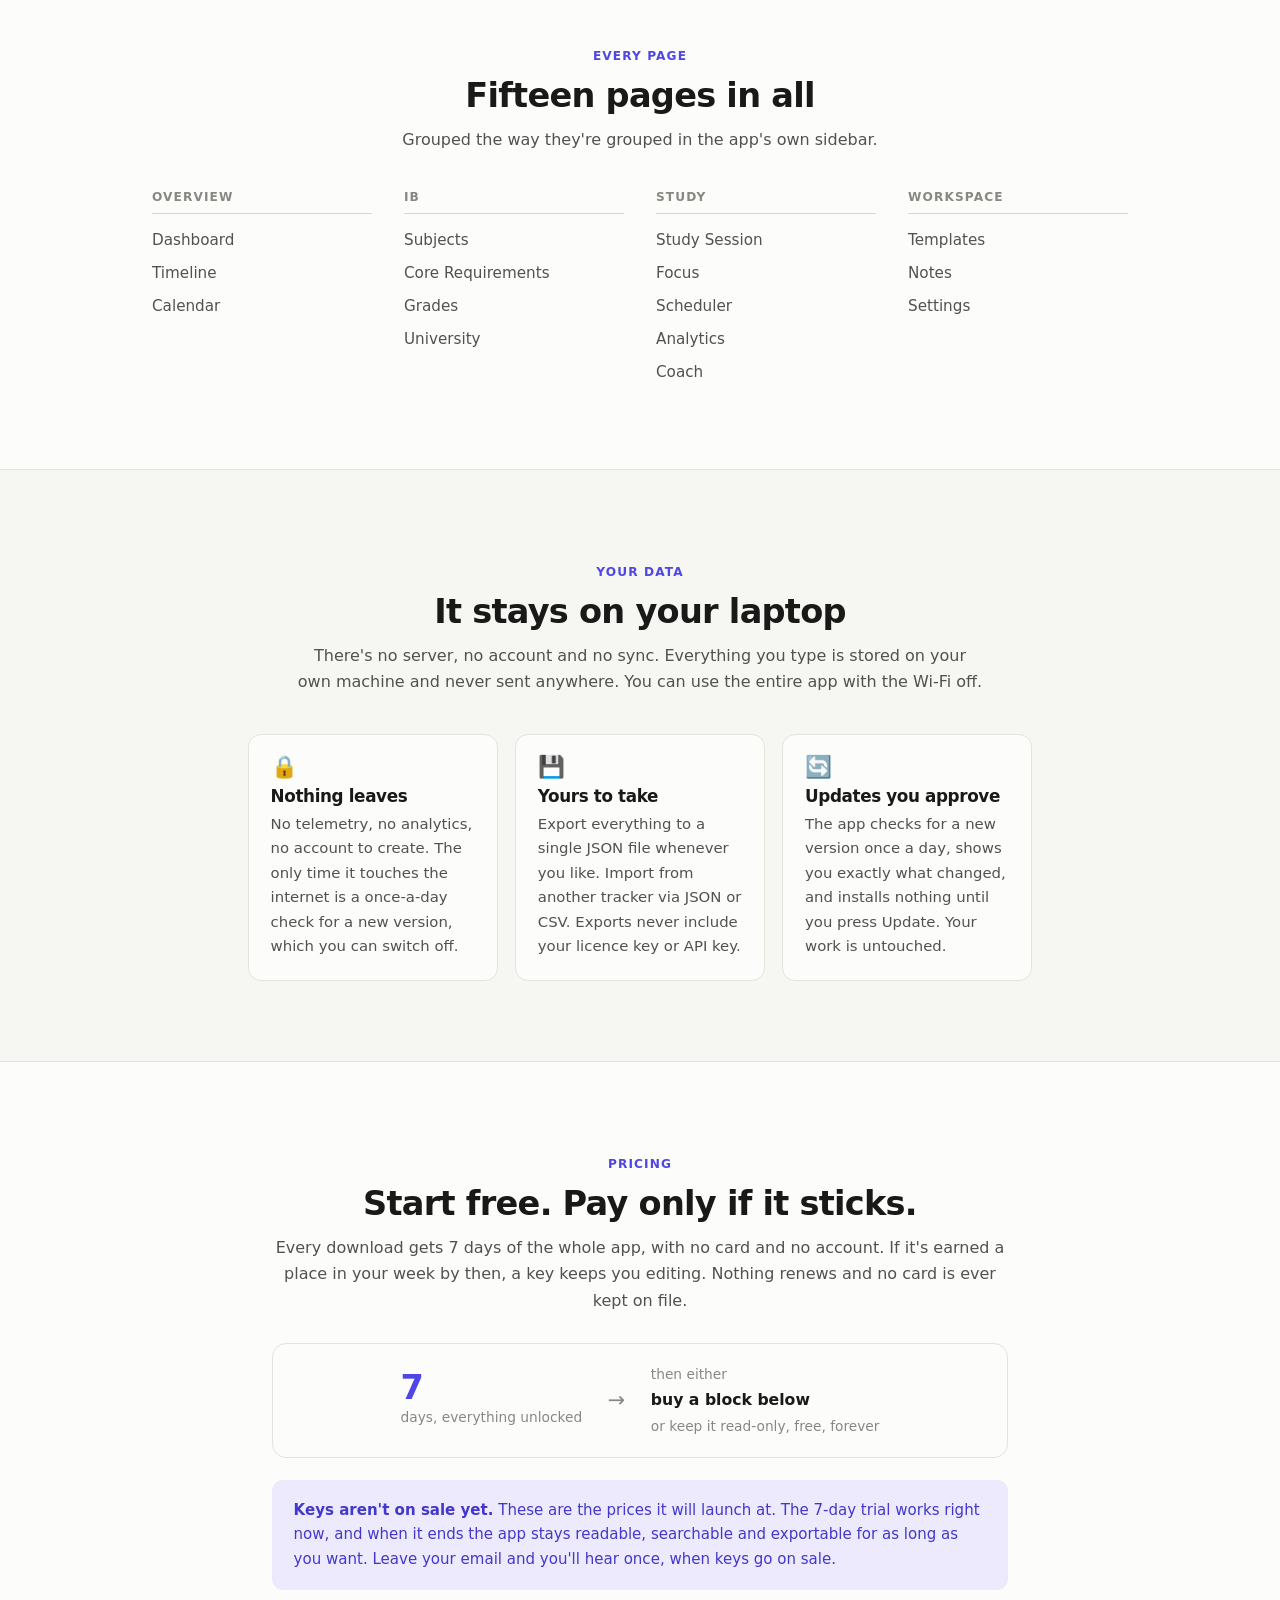
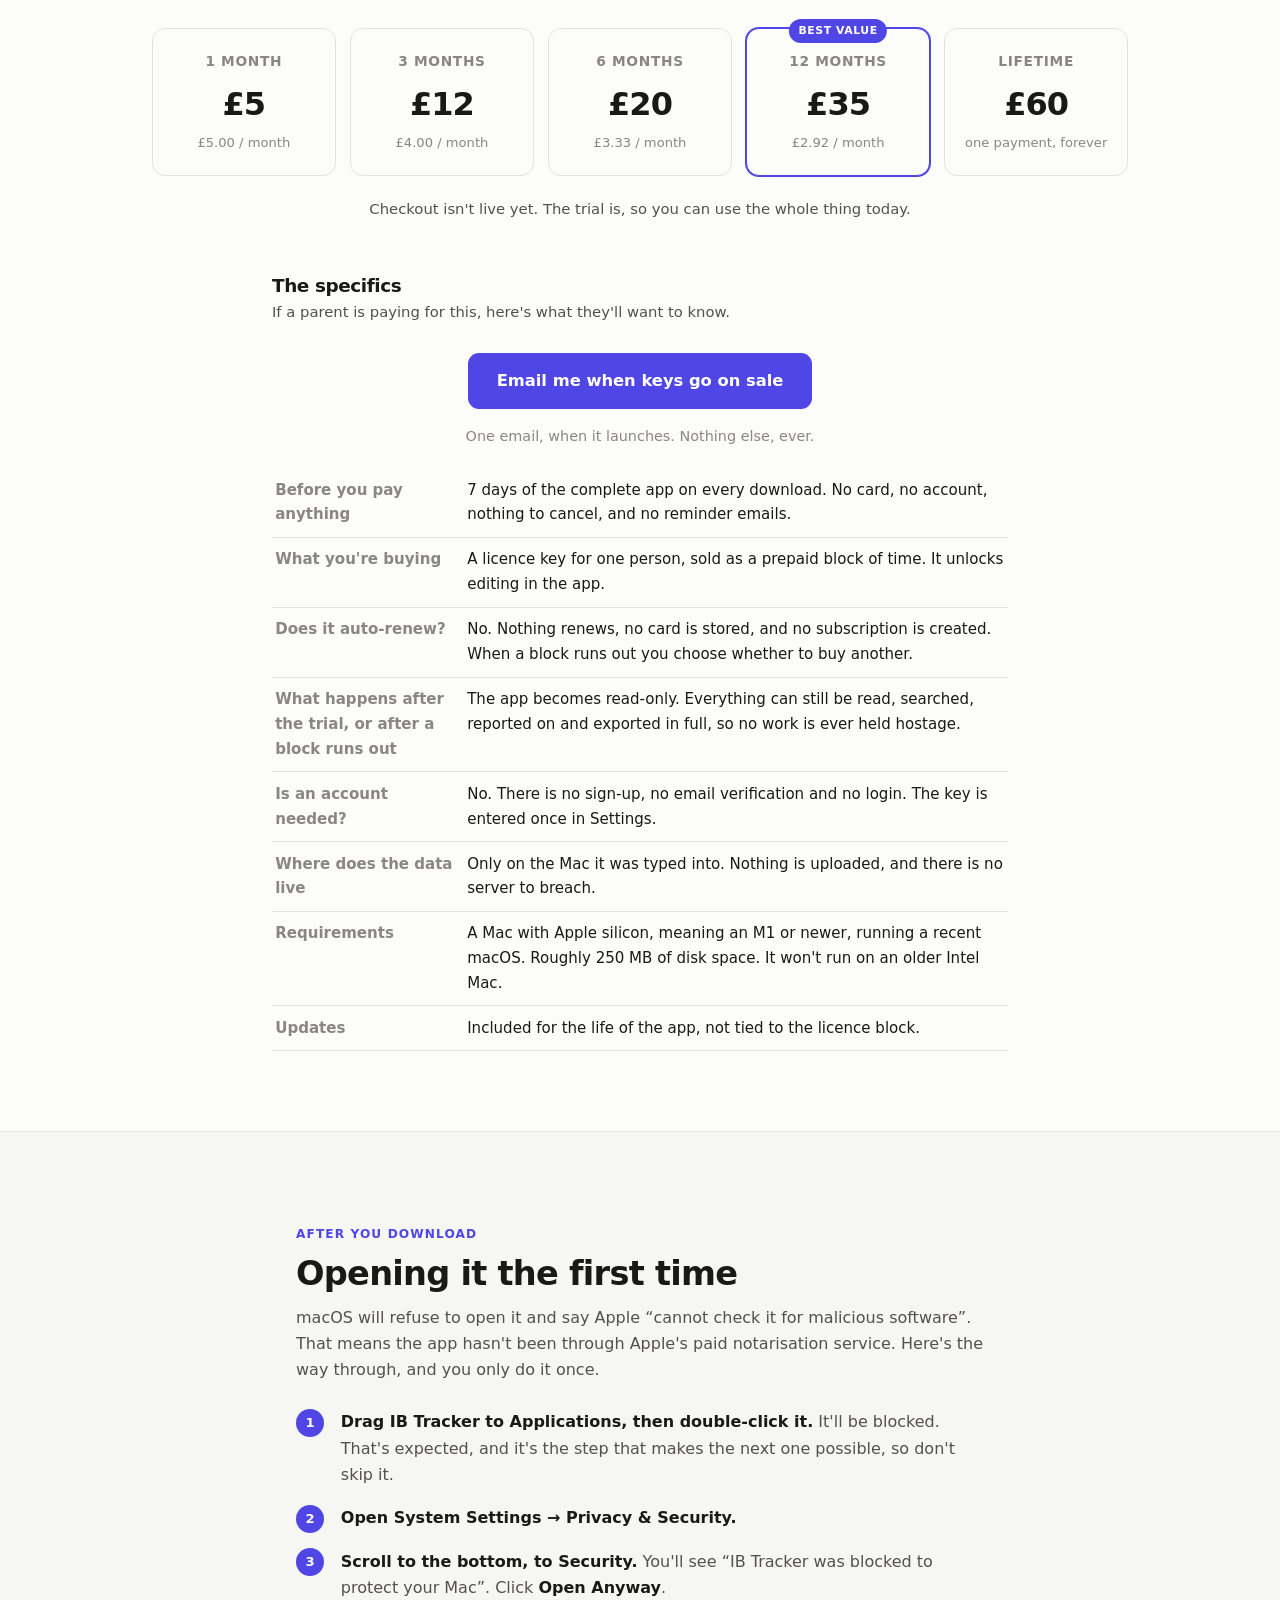
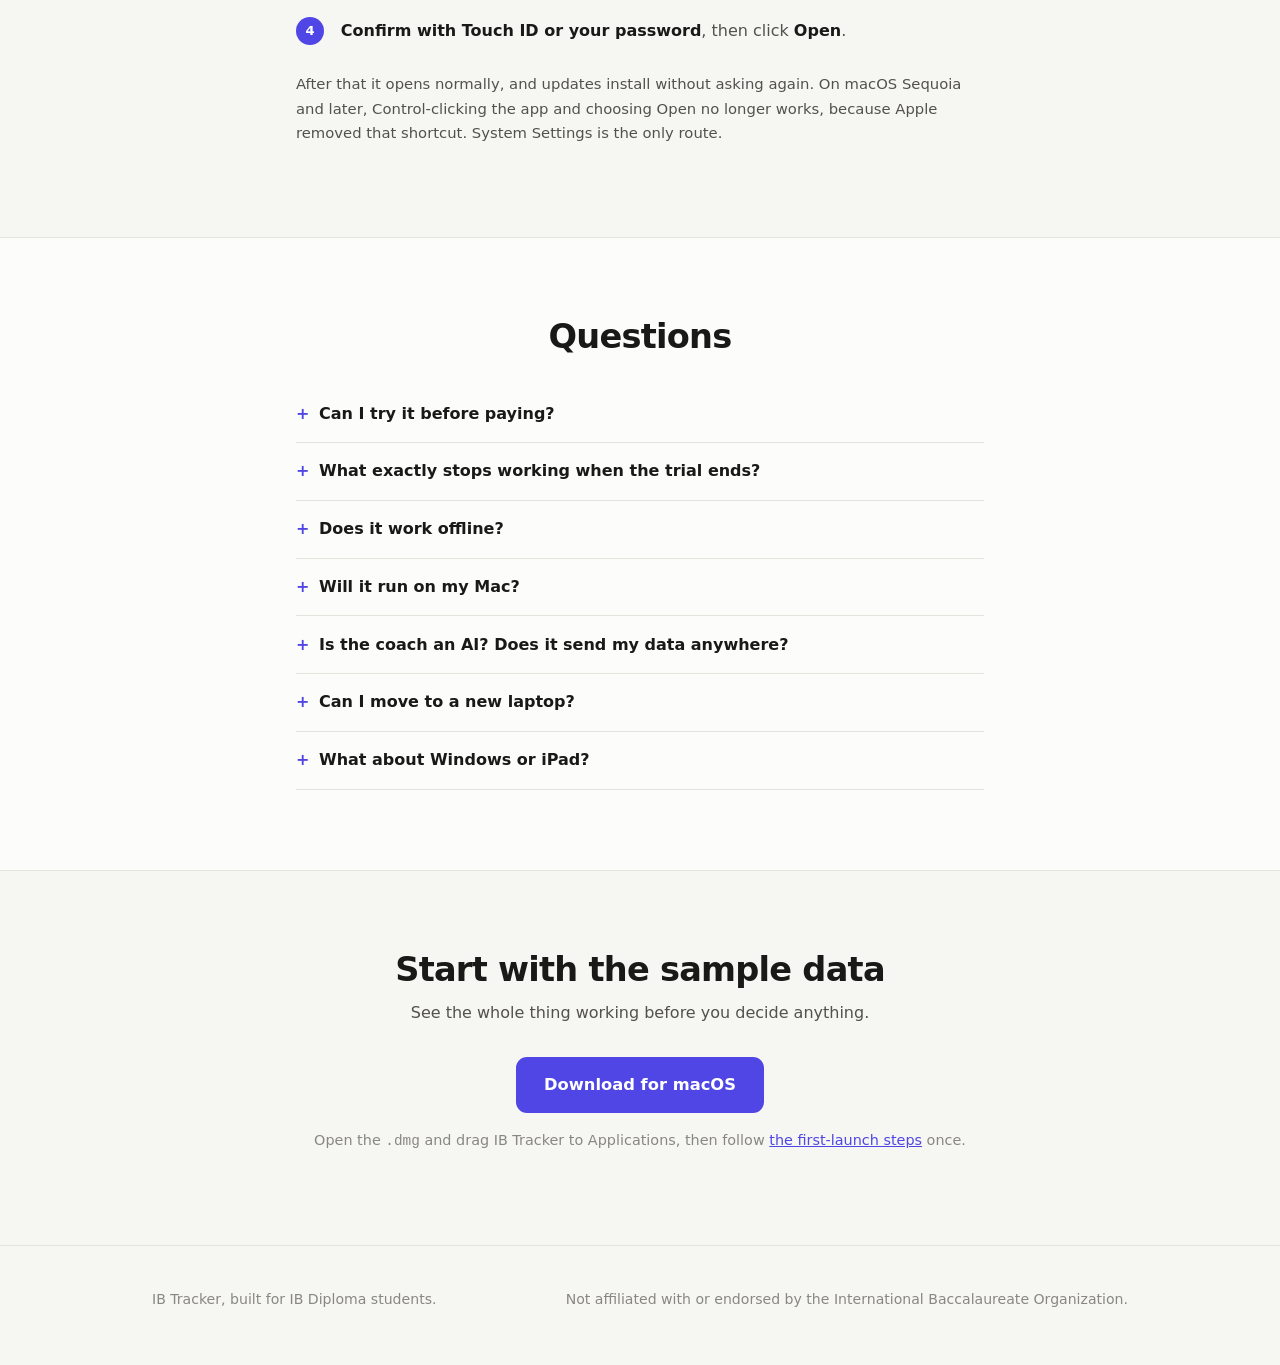
==== commit a9106b57: "Lead with the trial instead of the paywall The site said editing needs a key and never mentioned tha" ====
--- a/docs/index.html
+++ b/docs/index.html
@@ -133,6 +133,22 @@
   .price .amt{font-size:2rem;font-weight:750;letter-spacing:-.03em;margin:.35rem 0 .1rem}
   .price .per{font-size:.82rem;color:var(--ink-3)}
   .price .btn{margin-top:1rem;width:100%;font-size:.88rem;padding:.5rem .5rem}
+
+  /* The trial, stated as a shape rather than a sentence: what you get, then
+     the fork at the end of it. Both branches are shown because "read-only
+     forever, free" is the half people don't expect and the reason the trial
+     isn't a trap. */
+  .trial-strip{
+    display:flex; align-items:center; justify-content:center; gap:1.6rem; flex-wrap:wrap;
+    background:var(--surface); border:1px solid var(--hairline); border-radius:14px;
+    padding:1.2rem 1.4rem; margin-top:1.8rem; text-align:left;
+  }
+  .trial-strip > div{display:flex; flex-direction:column; gap:.1rem}
+  .ts-num{font-size:2.1rem; font-weight:750; letter-spacing:-.03em; line-height:1; color:var(--accent)}
+  .ts-lab{font-size:.86rem; color:var(--ink-3)}
+  .ts-opt{font-size:.98rem; font-weight:650; color:var(--ink)}
+  .ts-arrow{font-size:1.3rem; color:var(--ink-3)}
+  @media (max-width:560px){ .trial-strip{gap:.9rem} .ts-arrow{display:none} }
 
   table.specs{width:100%;border-collapse:collapse;margin-top:1.2rem;font-size:.94rem}
   table.specs th,table.specs td{text-align:left;padding:.6rem .2rem;border-bottom:1px solid var(--hairline);vertical-align:top}
@@ -208,7 +224,7 @@
     <a class="btn btn-lg btn-ghost" href="#features">See what it does</a>
   </div>
   <p class="cta-note">
-    Free to download · M1 Macs and newer · No account, no sign-up, no internet needed
+    7 days free, no card · M1 Macs and newer · No account, no sign-up, no internet needed
   </p>
   <p class="cta-note">
     First launch takes one extra step, because the app isn't from the App Store.
@@ -224,10 +240,10 @@
 <!-- ───────────────── what the free version is, stated up front ───────────────── -->
 <div class="wrap narrow" style="margin-bottom:1rem">
   <div class="note">
-    <strong>Free to download, sample data included</strong>, so you can click
-    through the whole app first. Adding <em>your own</em>
-    work needs a licence key. Without one everything you've already put in stays
-    readable, searchable and exportable.
+    <strong>The first 7 days are free and complete.</strong> No card, no
+    account, nothing to cancel. After that a licence key keeps you editing, and
+    if you don't buy one everything you've already put in stays readable,
+    searchable and exportable.
   </div>
 </div>
 
@@ -421,16 +437,31 @@
   <div class="wrap">
     <div class="narrow" style="text-align:center">
       <p class="eyebrow">Pricing</p>
-      <h2>Pay for a block. Nothing renews.</h2>
+      <h2>Start free. Pay only if it sticks.</h2>
       <p class="muted">
-        A key unlocks editing. Buy a month to get through mocks, or buy it once
-        and never think about it again. No subscription, no card kept on file.
-      </p>
+        Every download gets 7 days of the whole app, with no card and no
+        account. If it's earned a place in your week by then, a key keeps you
+        editing. Nothing renews and no card is ever kept on file.
+      </p>
+
+      <div class="trial-strip">
+        <div>
+          <span class="ts-num">7</span>
+          <span class="ts-lab">days, everything unlocked</span>
+        </div>
+        <div class="ts-arrow" aria-hidden="true">&rarr;</div>
+        <div>
+          <span class="ts-lab">then either</span>
+          <span class="ts-opt">buy a block below</span>
+          <span class="ts-lab">or keep it read-only, free, forever</span>
+        </div>
+      </div>
+
       <p class="note" style="text-align:left;margin-top:1.4rem">
-        <strong>Not on sale yet.</strong> These are the prices it will launch at.
-        Until then the app is free to download and fully explorable, and adding
-        your own work is the only thing that needs a key. Leave your email and
-        you'll hear once, when keys go on sale.
+        <strong>Keys aren't on sale yet.</strong> These are the prices it will
+        launch at. The 7-day trial works right now, and when it ends the app
+        stays readable, searchable and exportable for as long as you want.
+        Leave your email and you'll hear once, when keys go on sale.
       </p>
     </div>
 
@@ -454,7 +485,7 @@
     </div>
 
     <p class="small muted" style="text-align:center;margin-top:1.3rem">
-      Checkout isn't live yet. The app and its sample data are fully explorable in the meantime.
+      Checkout isn't live yet. The trial is, so you can use the whole thing today.
     </p>
 
     <!-- the specifics, for whoever is actually paying -->
@@ -470,9 +501,10 @@
     </div>
 
     <table class="specs">
+        <tr><th>Before you pay anything</th><td>7 days of the complete app on every download. No card, no account, nothing to cancel, and no reminder emails.</td></tr>
         <tr><th>What you're buying</th><td>A licence key for one person, sold as a prepaid block of time. It unlocks editing in the app.</td></tr>
         <tr><th>Does it auto-renew?</th><td>No. Nothing renews, no card is stored, and no subscription is created. When a block runs out you choose whether to buy another.</td></tr>
-        <tr><th>What happens after it runs out</th><td>The app becomes read-only. Everything can still be read, searched, reported on and exported in full, so no work is ever held hostage.</td></tr>
+        <tr><th>What happens after the trial, or after a block runs out</th><td>The app becomes read-only. Everything can still be read, searched, reported on and exported in full, so no work is ever held hostage.</td></tr>
         <tr><th>Is an account needed?</th><td>No. There is no sign-up, no email verification and no login. The key is entered once in Settings.</td></tr>
         <tr><th>Where does the data live</th><td>Only on the Mac it was typed into. Nothing is uploaded, and there is no server to breach.</td></tr>
         <tr><th>Requirements</th><td>A Mac with Apple silicon, meaning an M1 or newer, running a recent macOS. Roughly 250&nbsp;MB of disk space. It won't run on an older Intel Mac.</td></tr>
@@ -520,10 +552,11 @@
     <h2 style="text-align:center;margin-bottom:1.8rem">Questions</h2>
 
     <details><summary>Can I try it before paying?</summary>
-      <p>Yes. Download it and pick “try it with sample data” on the first screen, which gives you a realistic set of tasks, grades and study sessions to click through. You can clear it any time in Settings.</p></details>
-
-    <details><summary>What exactly stops working without a key?</summary>
-      <p>Adding and changing things. Reading, searching, filtering, the analytics, progress reports and exporting all keep working. If a key runs out, nothing is deleted and you can still take everything with you.</p></details>
+      <p>The first 7 days are the whole app, with nothing held back and no card asked for. Setup takes a minute: it asks for your subjects, your exam date and how much time you actually have, and you're in.</p>
+      <p>There's no reminder email and nothing to cancel, because there's no account and no card. When the 7 days are up the app simply stops accepting new entries.</p></details>
+
+    <details><summary>What exactly stops working when the trial ends?</summary>
+      <p>Adding and changing things. Reading, searching, filtering, the analytics, progress reports and exporting all keep working, for as long as you want and at no cost. Nothing is deleted and you can take everything with you whenever you like.</p></details>
 
     <details><summary>Does it work offline?</summary>
       <p>Completely. There is no server. The only network request the app ever makes is a once-a-day version check, and that can be turned off in Settings.</p></details>
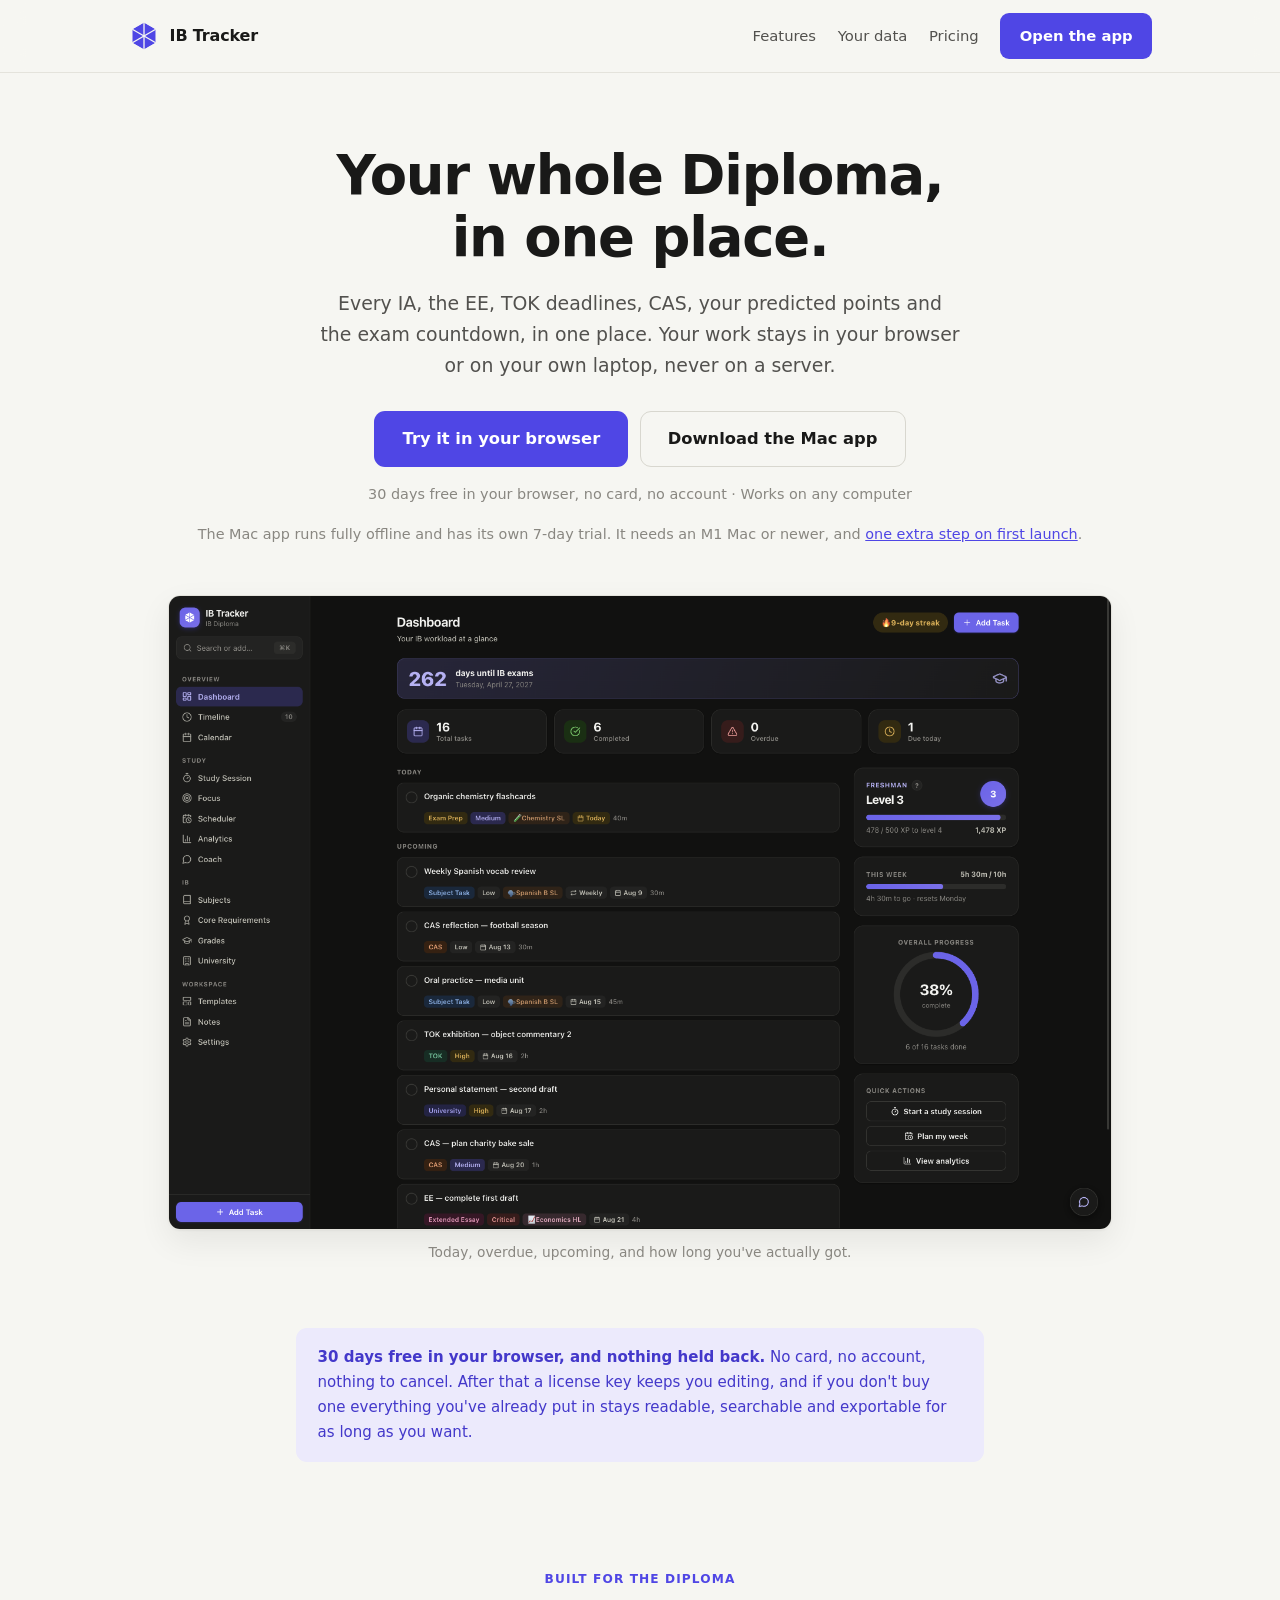
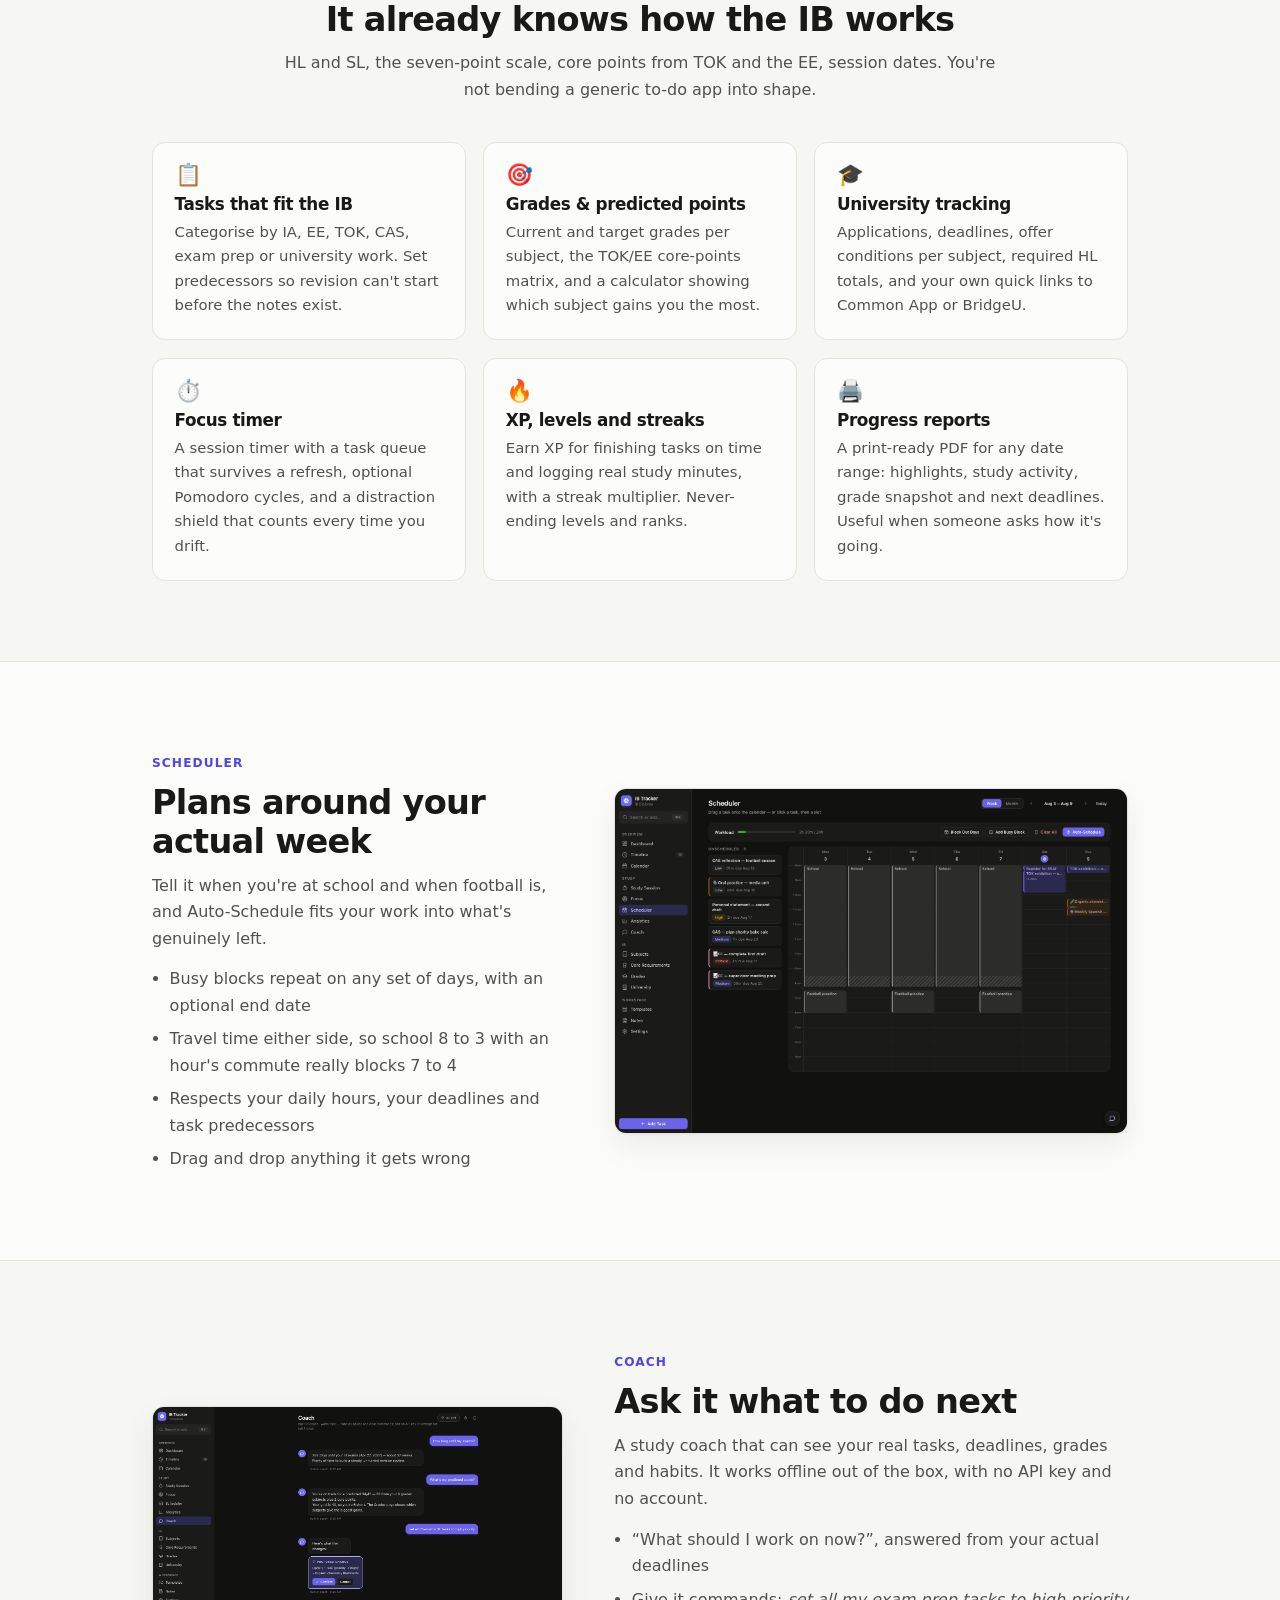
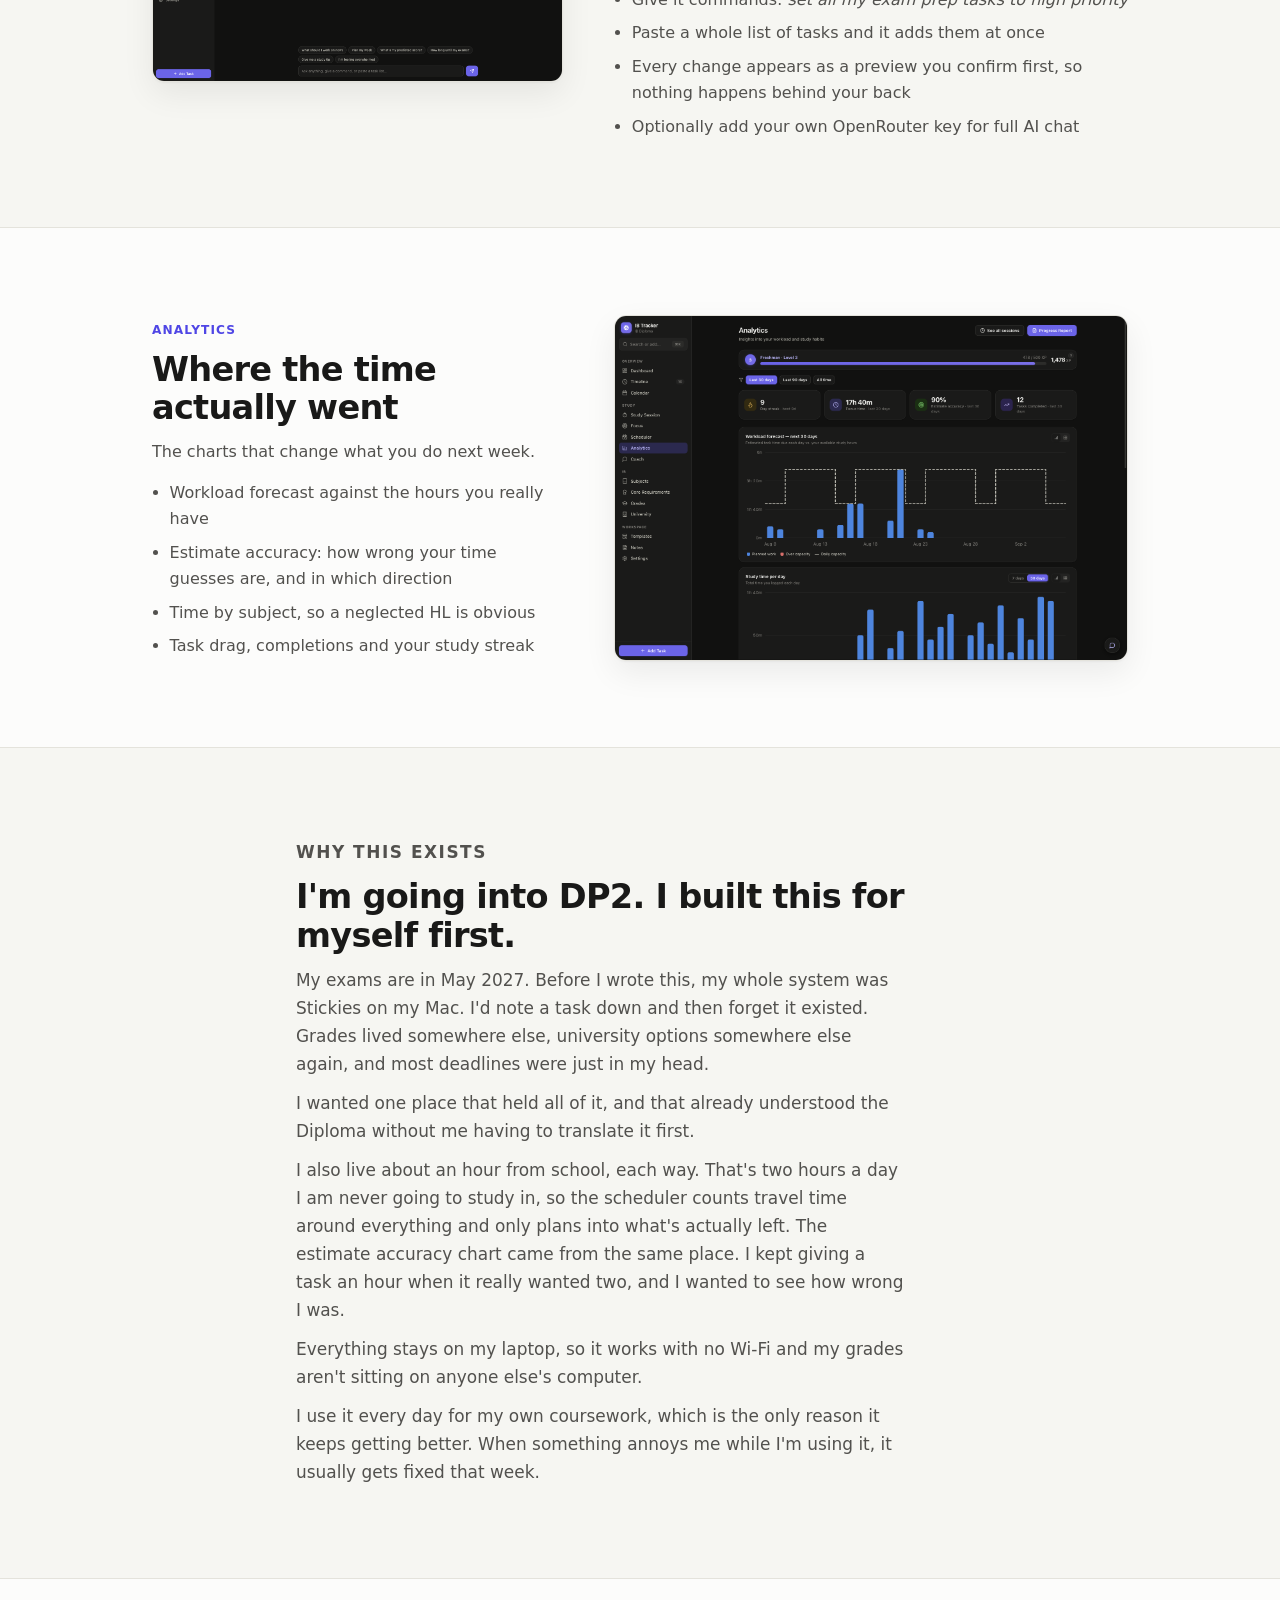
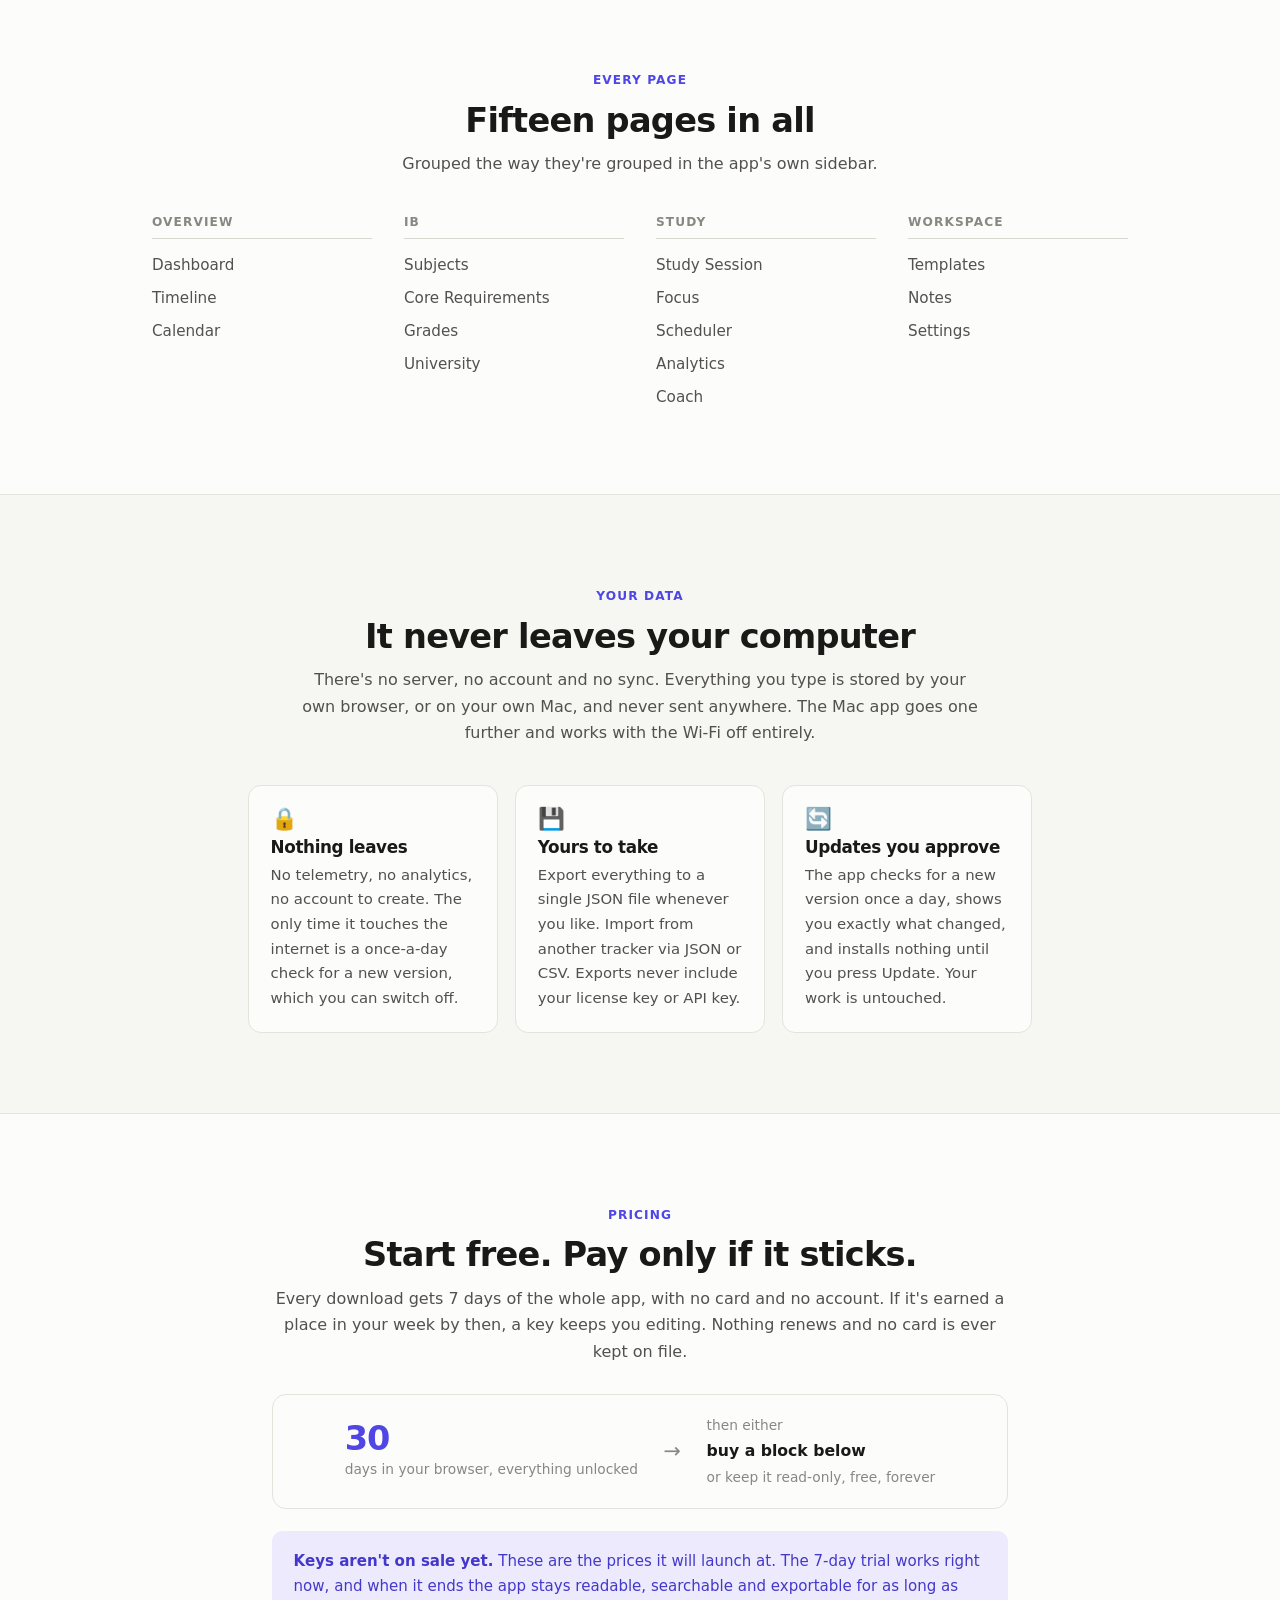
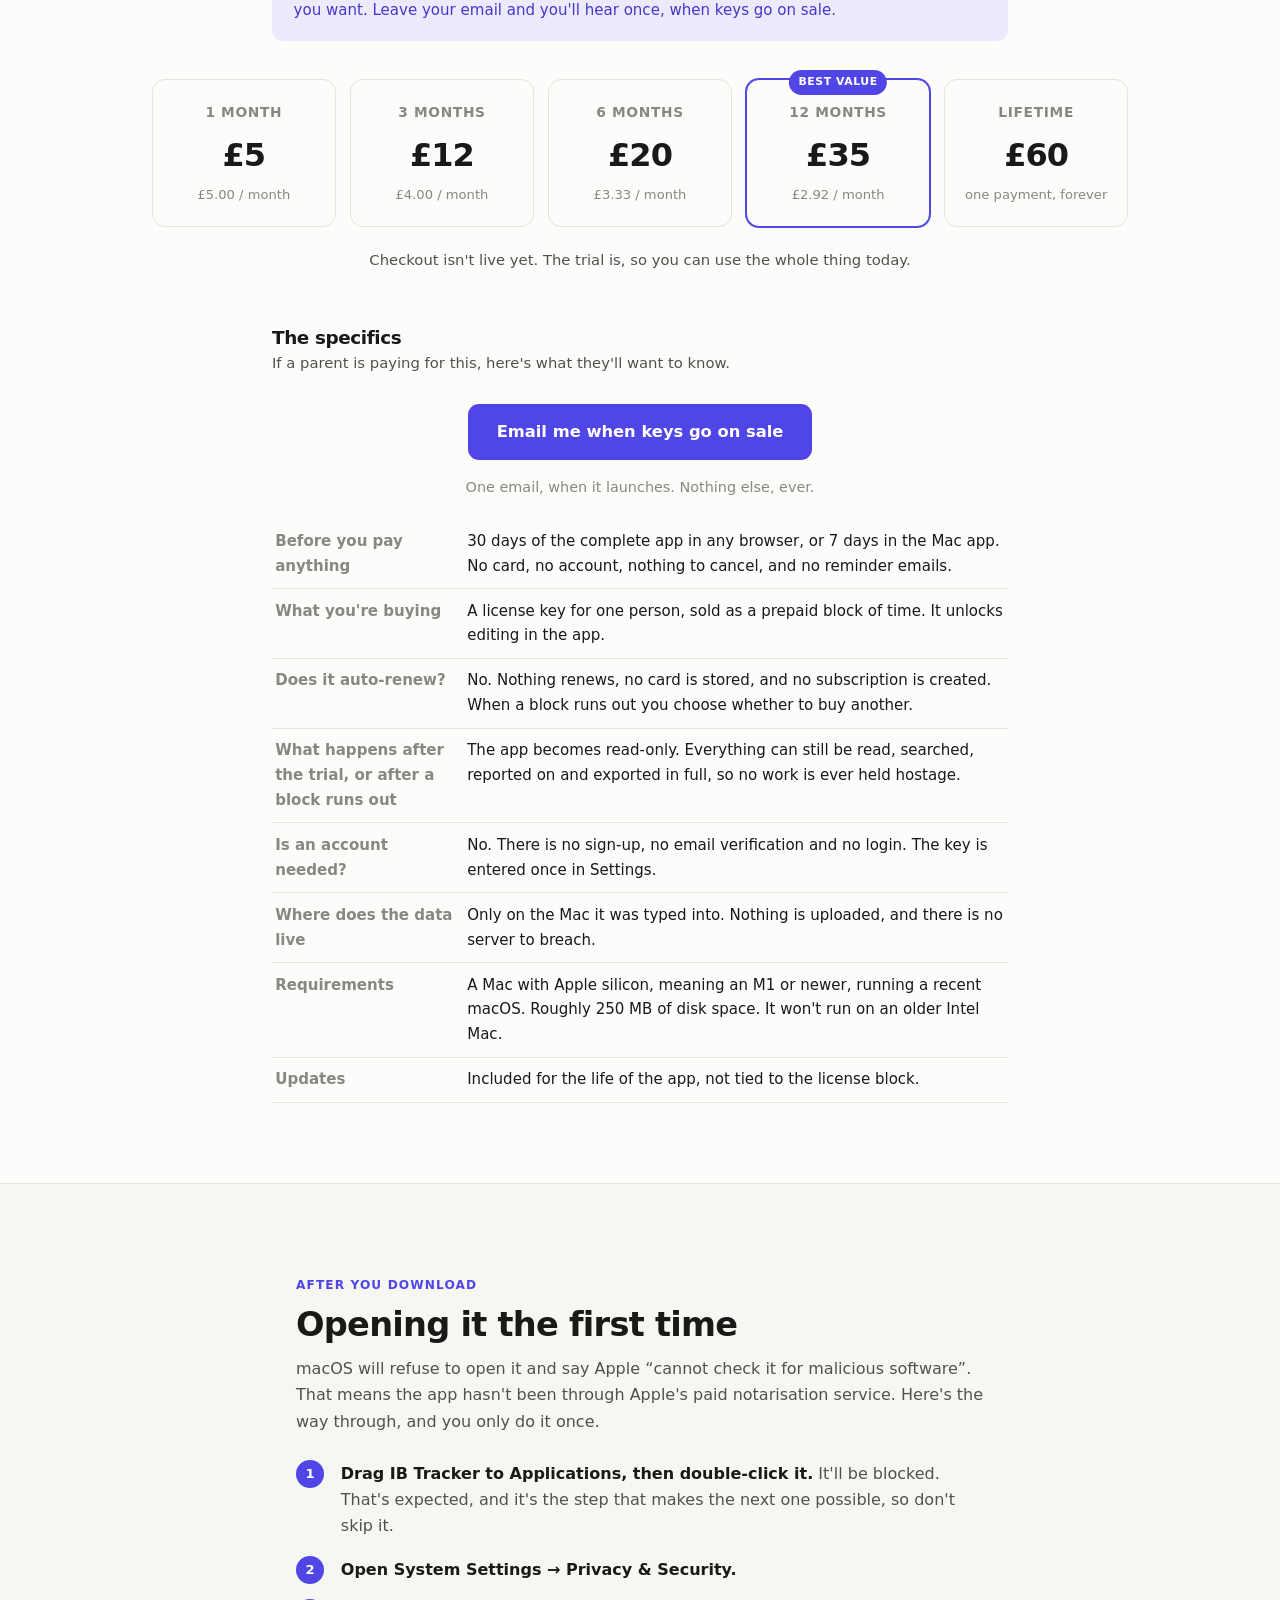
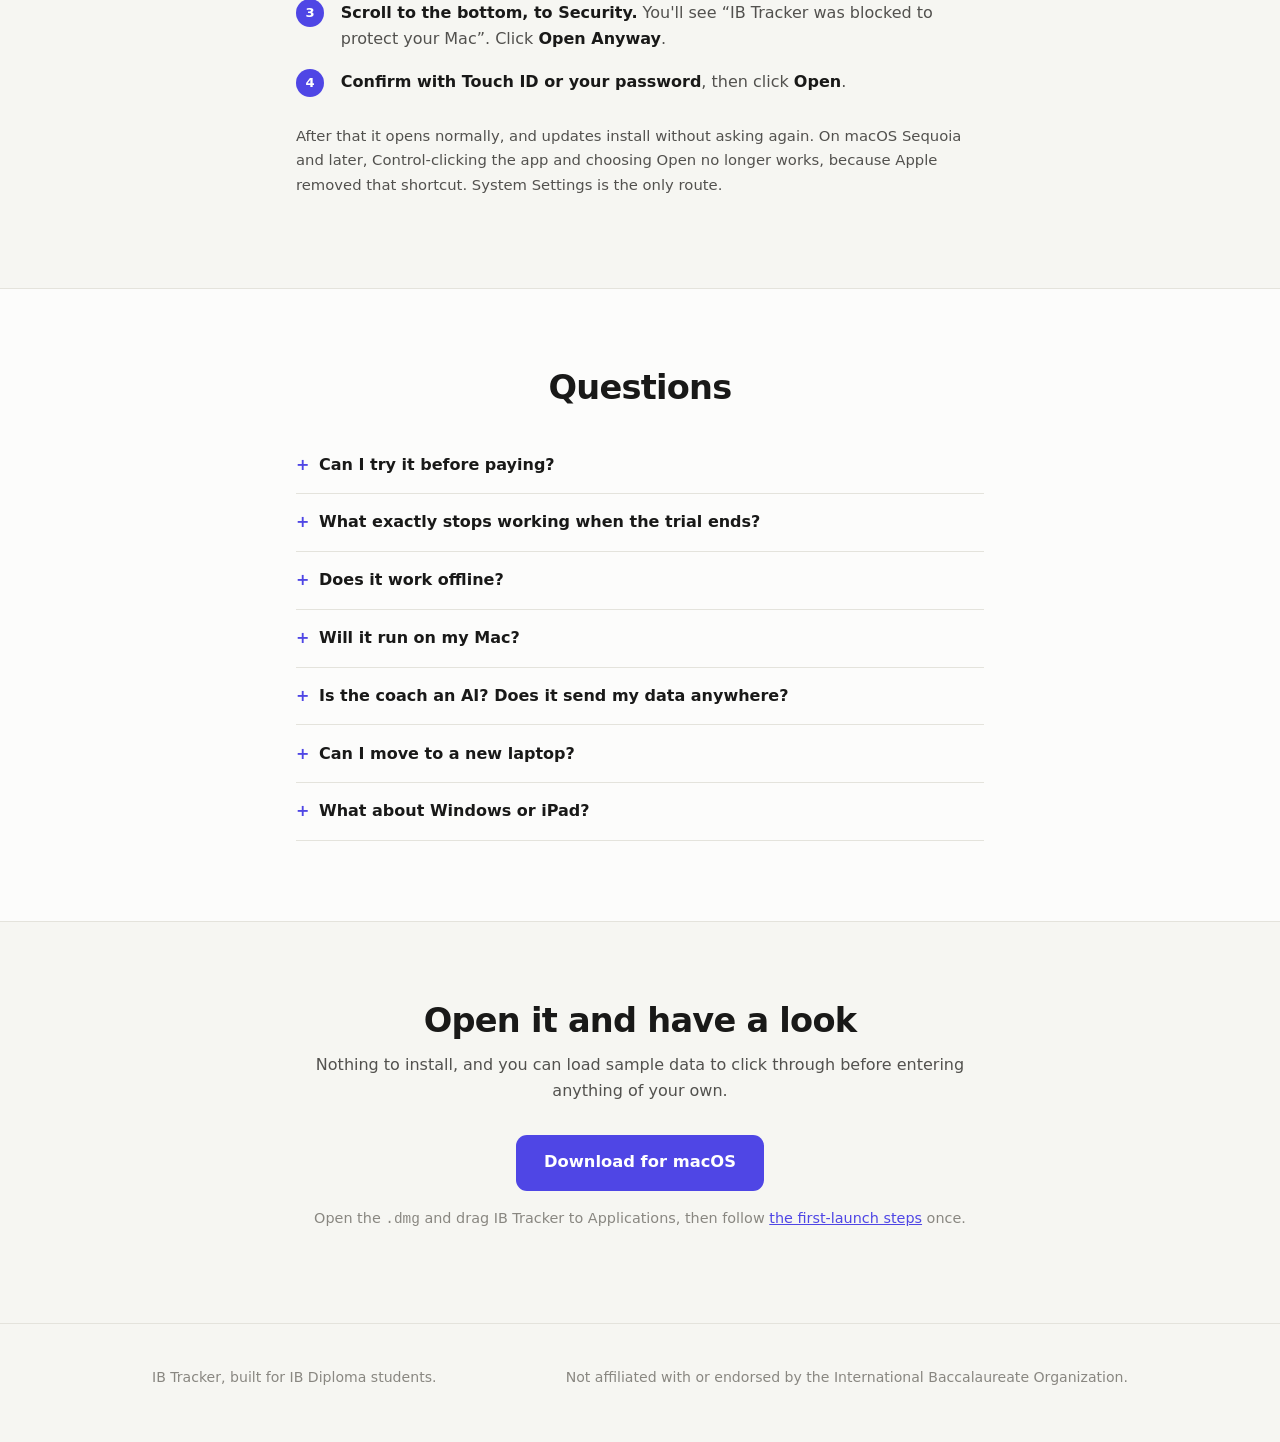
==== commit 64dc68a3: "Lead with the browser, not the download The app has always been a plain web page; only the funnel in" ====
--- a/docs/index.html
+++ b/docs/index.html
@@ -4,7 +4,7 @@
 <meta charset="utf-8">
 <meta name="viewport" content="width=device-width, initial-scale=1">
 <title>IB Tracker: your whole Diploma in one place</title>
-<meta name="description" content="Tasks, deadlines, IAs, the EE, predicted points and a study coach in one Mac app. Runs entirely offline and keeps your data on your own laptop.">
+<meta name="description" content="Tasks, deadlines, IAs, the EE, predicted points and a study coach for IB Diploma students. Runs in your browser or as a Mac app, and keeps your data on your own computer.">
 <link rel="icon" href="icon.svg" type="image/svg+xml">
 <style>
   :root{
@@ -206,7 +206,7 @@
       <a href="#features">Features</a>
       <a href="#data">Your data</a>
       <a href="#pricing">Pricing</a>
-      <a class="btn" href="https://github.com/ib-tracker/ib-tracker.github.io/releases/latest/download/IB.Tracker.dmg">Download</a>
+      <a class="btn" href="app/">Open the app</a>
     </nav>
   </div>
 </header>
@@ -216,19 +216,19 @@
   <h1>Your whole Diploma,<br>in one place.</h1>
   <p class="lede">
     Every IA, the EE, TOK deadlines, CAS, your predicted points and the exam
-    countdown, in one Mac app. It runs offline and keeps your data on your
-    own laptop.
+    countdown, in one place. Your work stays in your browser or on your own
+    laptop, never on a server.
   </p>
   <div class="cta-row">
-    <a class="btn btn-lg" href="https://github.com/ib-tracker/ib-tracker.github.io/releases/latest/download/IB.Tracker.dmg">Download for macOS</a>
-    <a class="btn btn-lg btn-ghost" href="#features">See what it does</a>
+    <a class="btn btn-lg" href="app/">Try it in your browser</a>
+    <a class="btn btn-lg btn-ghost" href="https://github.com/ib-tracker/ib-tracker.github.io/releases/latest/download/IB.Tracker.dmg">Download the Mac app</a>
   </div>
   <p class="cta-note">
-    7 days free, no card · M1 Macs and newer · No account, no sign-up, no internet needed
+    30 days free in your browser, no card, no account · Works on any computer
   </p>
   <p class="cta-note">
-    First launch takes one extra step, because the app isn't from the App Store.
-    <a href="#firstrun">Here's how to open it</a>.
+    The Mac app runs fully offline and has its own 7-day trial. It needs an
+    M1 Mac or newer, and <a href="#firstrun">one extra step on first launch</a>.
   </p>
 
   <figure class="shot-wrap">
@@ -240,10 +240,10 @@
 <!-- ───────────────── what the free version is, stated up front ───────────────── -->
 <div class="wrap narrow" style="margin-bottom:1rem">
   <div class="note">
-    <strong>The first 7 days are free and complete.</strong> No card, no
-    account, nothing to cancel. After that a licence key keeps you editing, and
-    if you don't buy one everything you've already put in stays readable,
-    searchable and exportable.
+    <strong>30 days free in your browser, and nothing held back.</strong> No
+    card, no account, nothing to cancel. After that a license key keeps you
+    editing, and if you don't buy one everything you've already put in stays
+    readable, searchable and exportable for as long as you want.
   </div>
 </div>
 
@@ -415,18 +415,18 @@
 <section id="data">
   <div class="wrap narrow" style="text-align:center">
     <p class="eyebrow">Your data</p>
-    <h2>It stays on your laptop</h2>
+    <h2>It never leaves your computer</h2>
     <p class="muted">
       There's no server, no account and no sync. Everything you type is stored
-      on your own machine and never sent anywhere. You can use the entire app
-      with the Wi-Fi off.
+      by your own browser, or on your own Mac, and never sent anywhere. The Mac
+      app goes one further and works with the Wi-Fi off entirely.
     </p>
   </div>
   <div class="wrap grid" style="max-width:52rem">
     <div class="card"><span class="ico">🔒</span><h3>Nothing leaves</h3>
       <p>No telemetry, no analytics, no account to create. The only time it touches the internet is a once-a-day check for a new version, which you can switch off.</p></div>
     <div class="card"><span class="ico">💾</span><h3>Yours to take</h3>
-      <p>Export everything to a single JSON file whenever you like. Import from another tracker via JSON or CSV. Exports never include your licence key or API key.</p></div>
+      <p>Export everything to a single JSON file whenever you like. Import from another tracker via JSON or CSV. Exports never include your license key or API key.</p></div>
     <div class="card"><span class="ico">🔄</span><h3>Updates you approve</h3>
       <p>The app checks for a new version once a day, shows you exactly what changed, and installs nothing until you press Update. Your work is untouched.</p></div>
   </div>
@@ -446,8 +446,8 @@
 
       <div class="trial-strip">
         <div>
-          <span class="ts-num">7</span>
-          <span class="ts-lab">days, everything unlocked</span>
+          <span class="ts-num">30</span>
+          <span class="ts-lab">days in your browser, everything unlocked</span>
         </div>
         <div class="ts-arrow" aria-hidden="true">&rarr;</div>
         <div>
@@ -501,14 +501,14 @@
     </div>
 
     <table class="specs">
-        <tr><th>Before you pay anything</th><td>7 days of the complete app on every download. No card, no account, nothing to cancel, and no reminder emails.</td></tr>
-        <tr><th>What you're buying</th><td>A licence key for one person, sold as a prepaid block of time. It unlocks editing in the app.</td></tr>
+        <tr><th>Before you pay anything</th><td>30 days of the complete app in any browser, or 7 days in the Mac app. No card, no account, nothing to cancel, and no reminder emails.</td></tr>
+        <tr><th>What you're buying</th><td>A license key for one person, sold as a prepaid block of time. It unlocks editing in the app.</td></tr>
         <tr><th>Does it auto-renew?</th><td>No. Nothing renews, no card is stored, and no subscription is created. When a block runs out you choose whether to buy another.</td></tr>
         <tr><th>What happens after the trial, or after a block runs out</th><td>The app becomes read-only. Everything can still be read, searched, reported on and exported in full, so no work is ever held hostage.</td></tr>
         <tr><th>Is an account needed?</th><td>No. There is no sign-up, no email verification and no login. The key is entered once in Settings.</td></tr>
         <tr><th>Where does the data live</th><td>Only on the Mac it was typed into. Nothing is uploaded, and there is no server to breach.</td></tr>
         <tr><th>Requirements</th><td>A Mac with Apple silicon, meaning an M1 or newer, running a recent macOS. Roughly 250&nbsp;MB of disk space. It won't run on an older Intel Mac.</td></tr>
-        <tr><th>Updates</th><td>Included for the life of the app, not tied to the licence block.</td></tr>
+        <tr><th>Updates</th><td>Included for the life of the app, not tied to the license block.</td></tr>
       </table>
     </div>
   </div>
@@ -552,7 +552,7 @@
     <h2 style="text-align:center;margin-bottom:1.8rem">Questions</h2>
 
     <details><summary>Can I try it before paying?</summary>
-      <p>The first 7 days are the whole app, with nothing held back and no card asked for. Setup takes a minute: it asks for your subjects, your exam date and how much time you actually have, and you're in.</p>
+      <p>Open it in your browser and you get 30 days of the whole app, with nothing held back and no card asked for. Setup takes a minute: it asks for your subjects, your exam date and how much time you actually have, and you're in. The Mac app has its own 7-day trial.</p>
       <p>There's no reminder email and nothing to cancel, because there's no account and no card. When the 7 days are up the app simply stops accepting new entries.</p></details>
 
     <details><summary>What exactly stops working when the trial ends?</summary>
@@ -570,7 +570,7 @@
       <p>The built-in coach runs entirely on your machine and sends nothing. If you want full AI conversations you can add your own OpenRouter API key, and only then is your study data sent to OpenRouter when you chat. The key is stored locally and is never included in backups.</p></details>
 
     <details><summary>Can I move to a new laptop?</summary>
-      <p>Export a backup from Settings, install the app on the new Mac, and import it. Your licence key is not stored in the backup file, so keep the email it came in and enter it again in Settings.</p></details>
+      <p>Export a backup from Settings, install the app on the new Mac, and import it. Your license key is not stored in the backup file, so keep the email it came in and enter it again in Settings.</p></details>
 
     <details><summary>What about Windows or iPad?</summary>
       <p>Not yet, this is a Mac app today. The core also runs as a plain web page in any browser, but the Mac app is the supported way to use it.</p></details>
@@ -580,8 +580,8 @@
 <!-- ───────────────────────── closing cta ───────────────────────── -->
 <section style="text-align:center">
   <div class="wrap narrow">
-    <h2>Start with the sample data</h2>
-    <p class="muted">See the whole thing working before you decide anything.</p>
+    <h2>Open it and have a look</h2>
+    <p class="muted">Nothing to install, and you can load sample data to click through before entering anything of your own.</p>
     <div class="cta-row">
       <a class="btn btn-lg" href="https://github.com/ib-tracker/ib-tracker.github.io/releases/latest/download/IB.Tracker.dmg">Download for macOS</a>
     </div>
